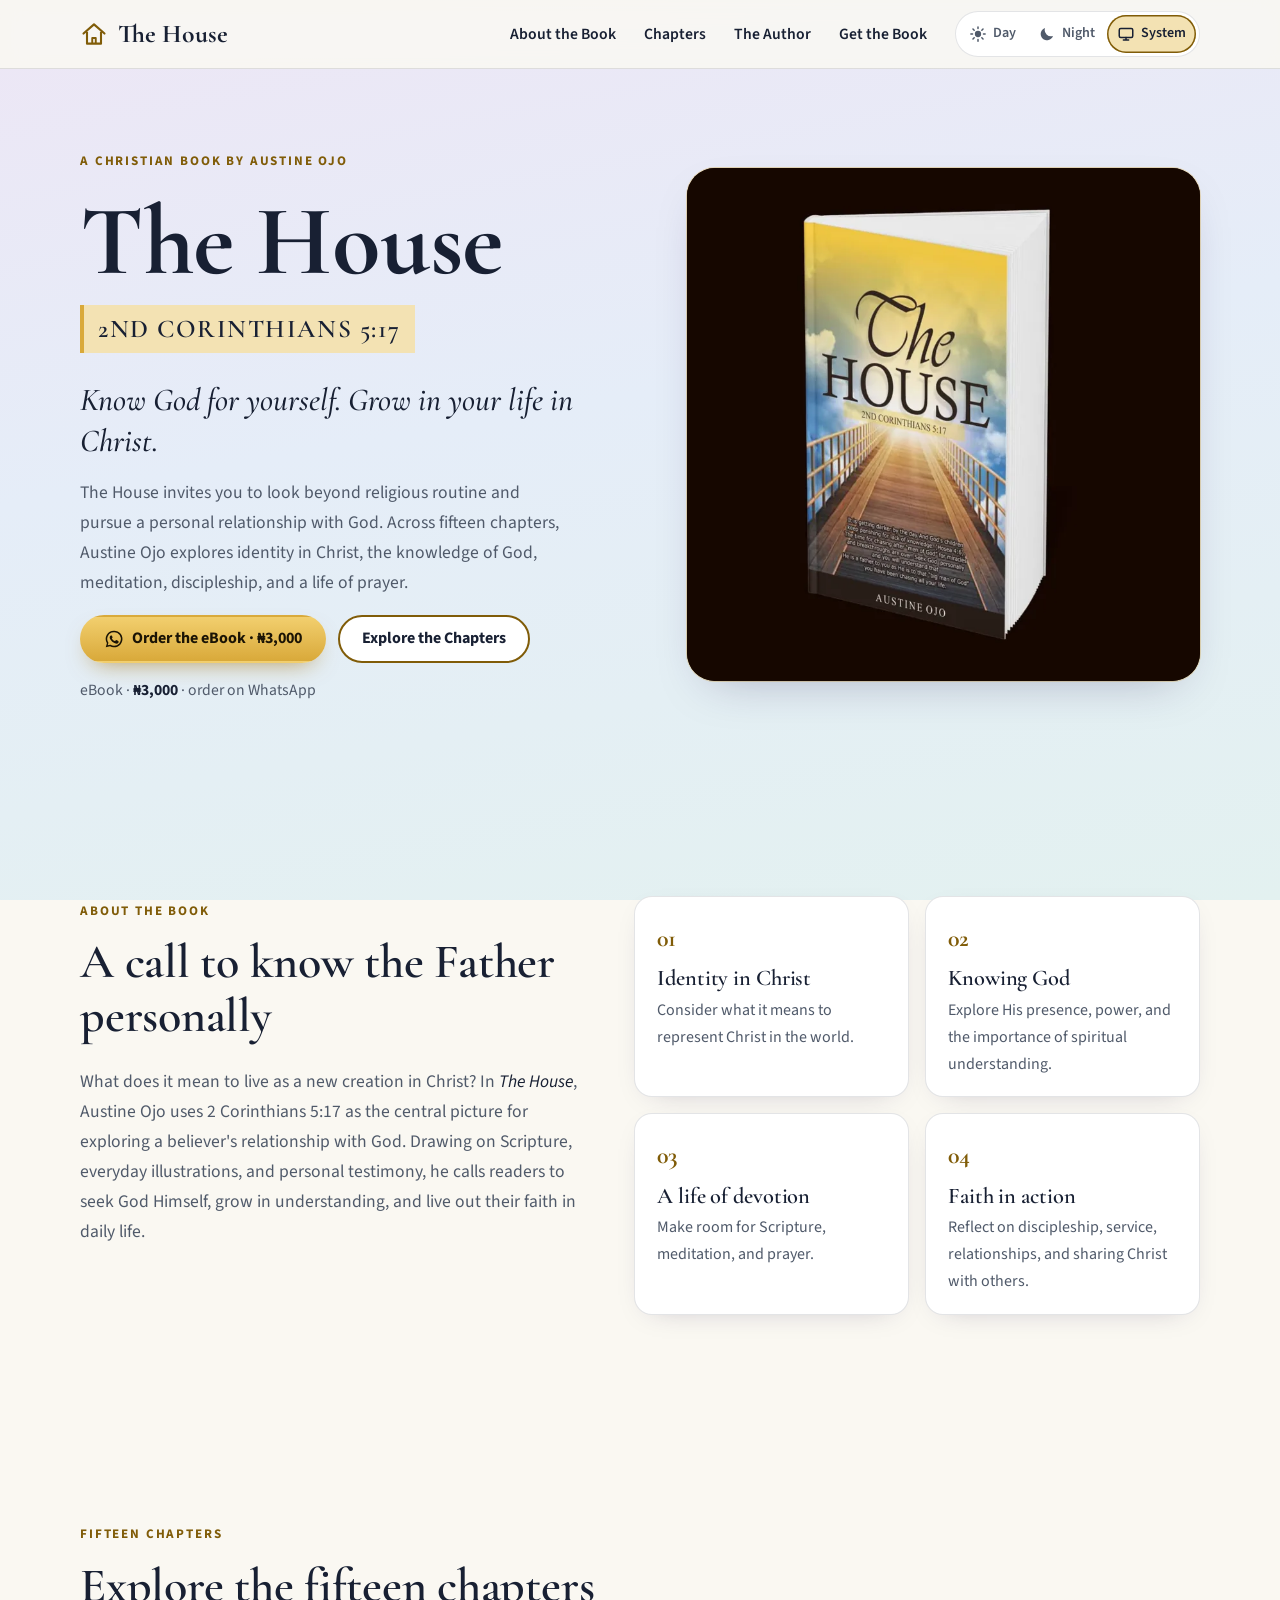
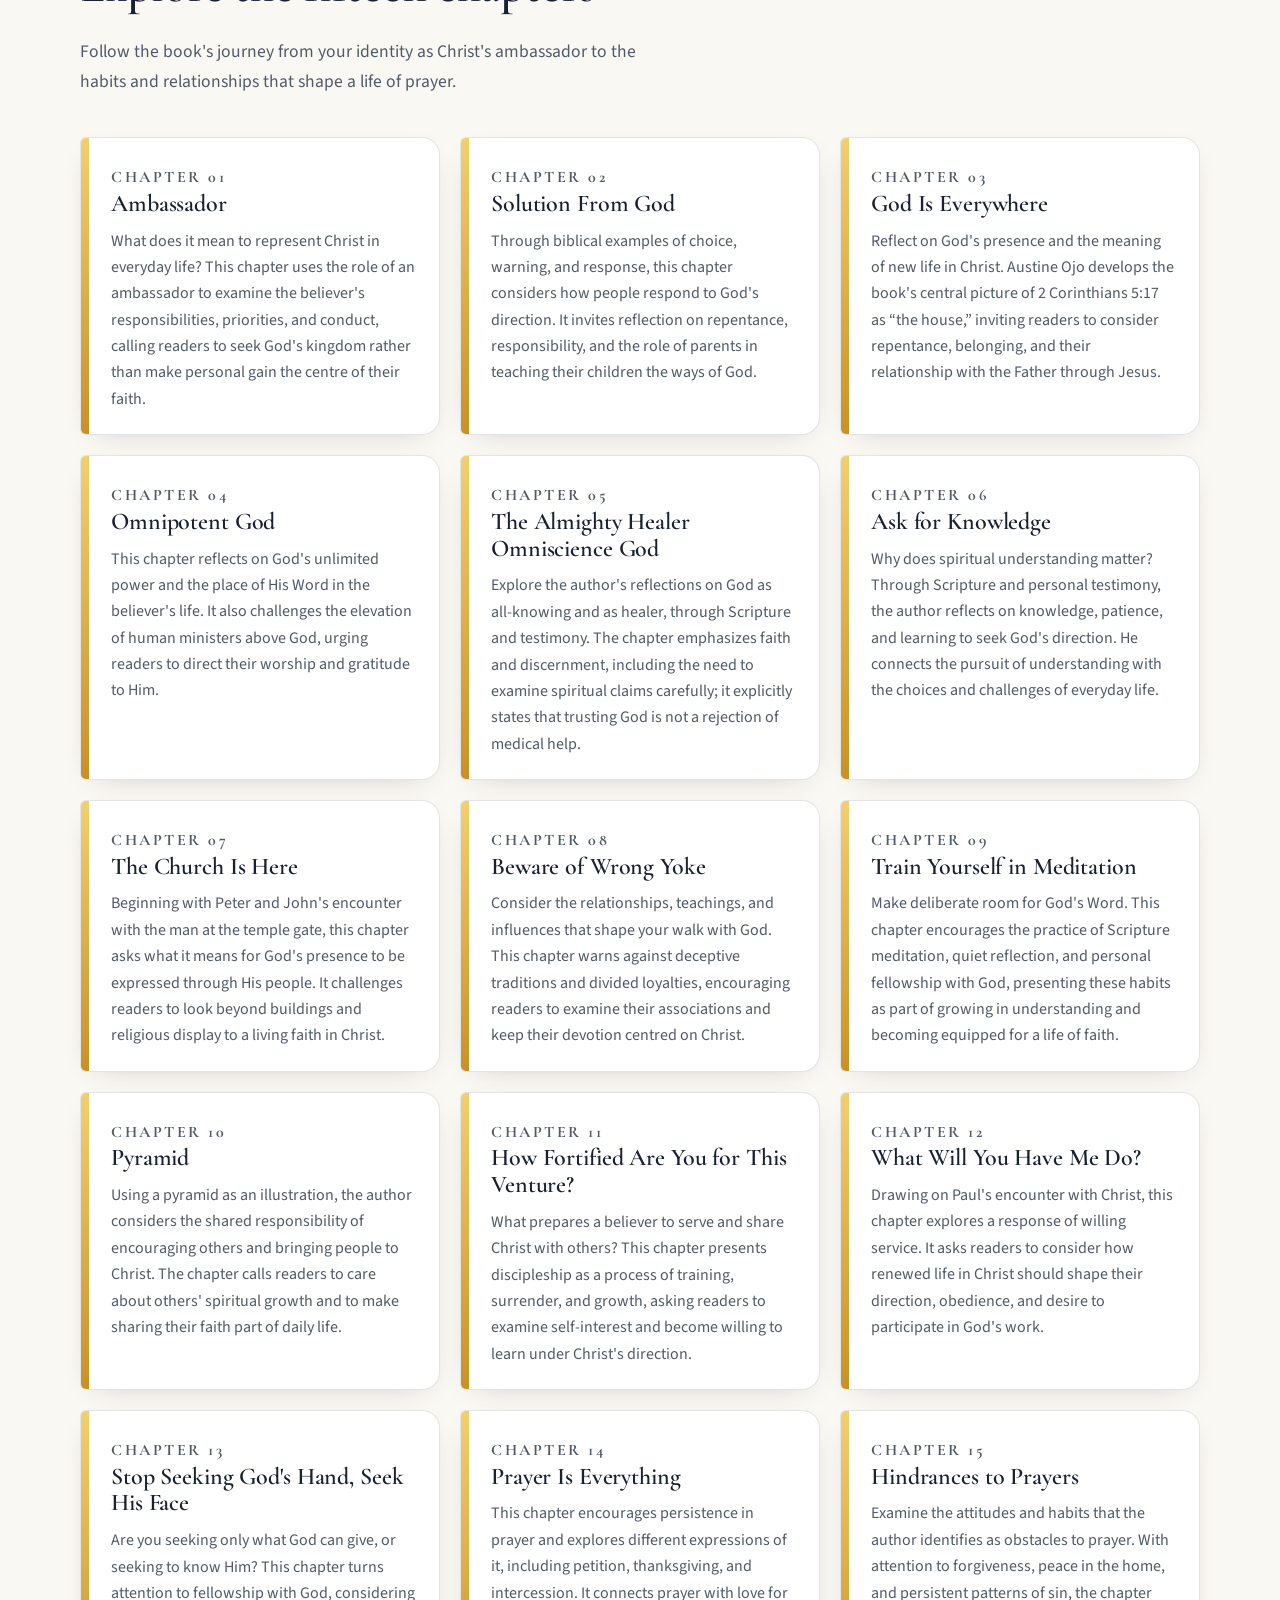
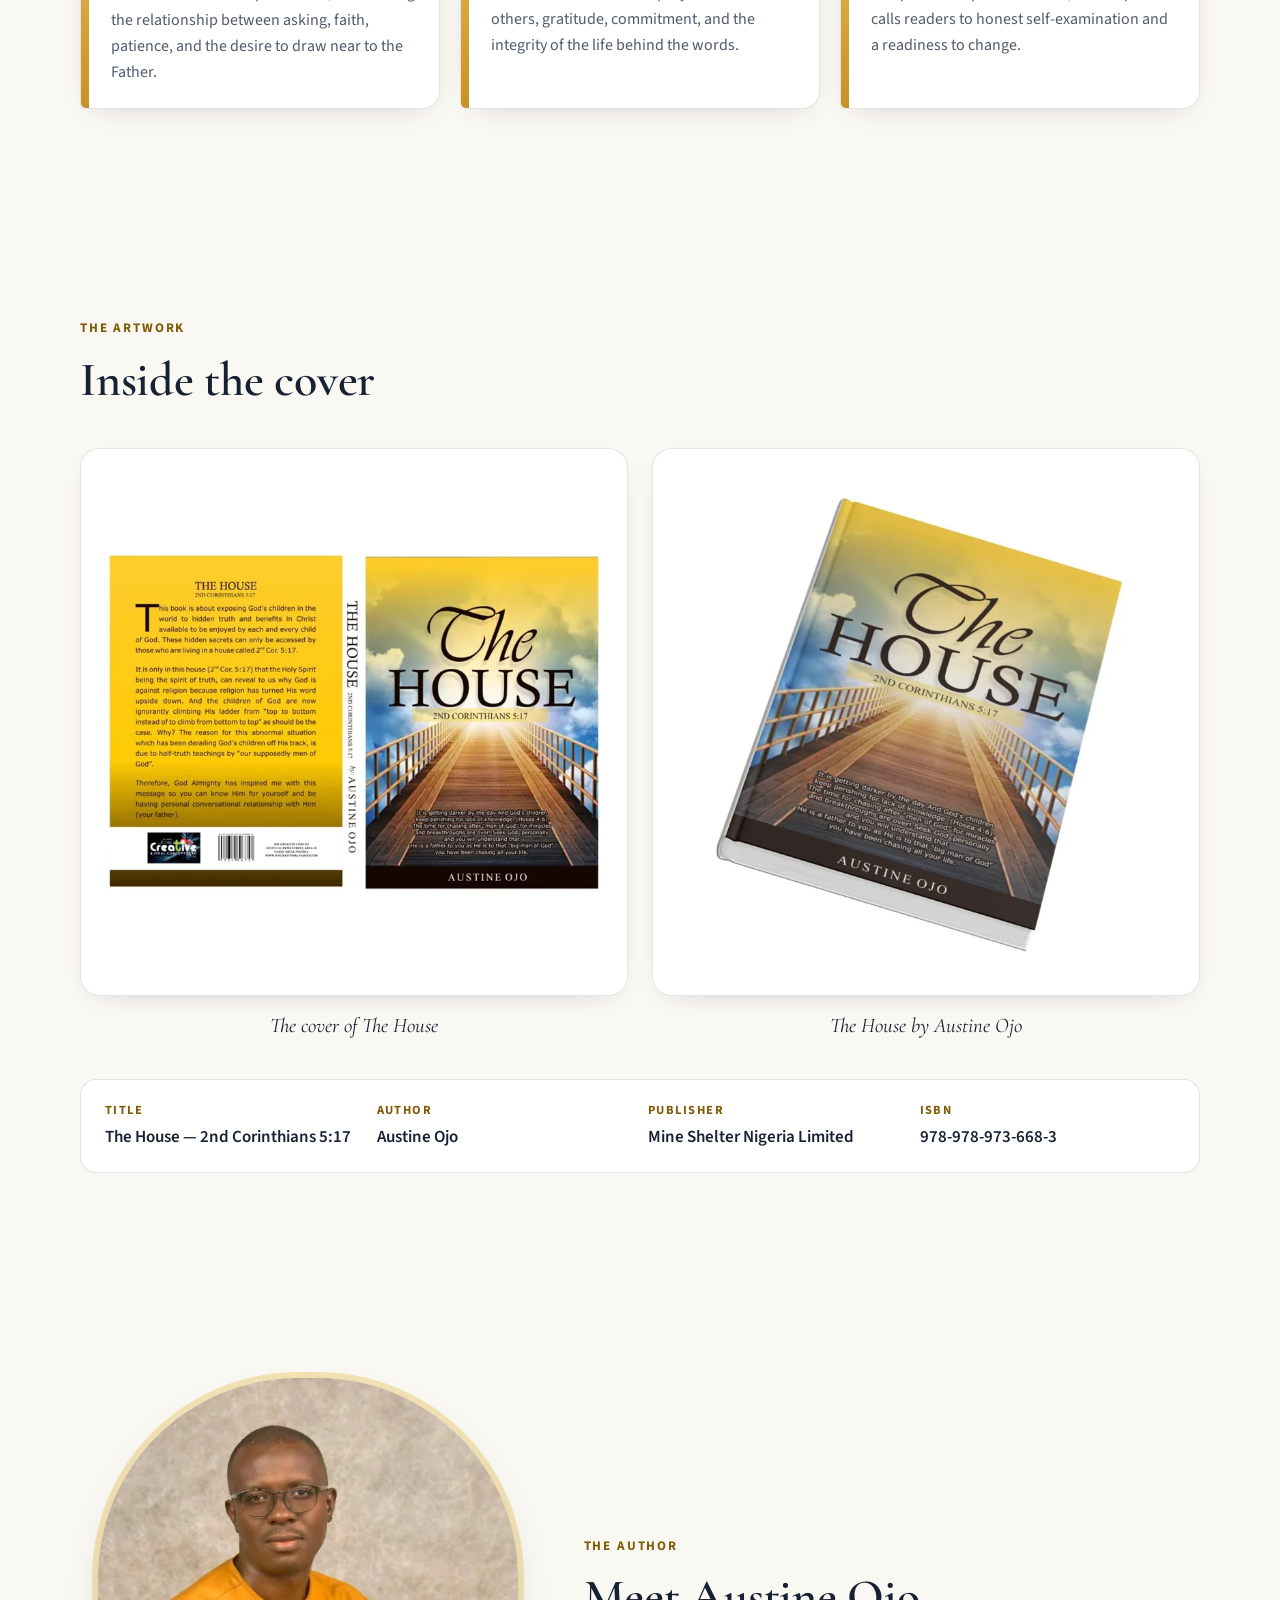
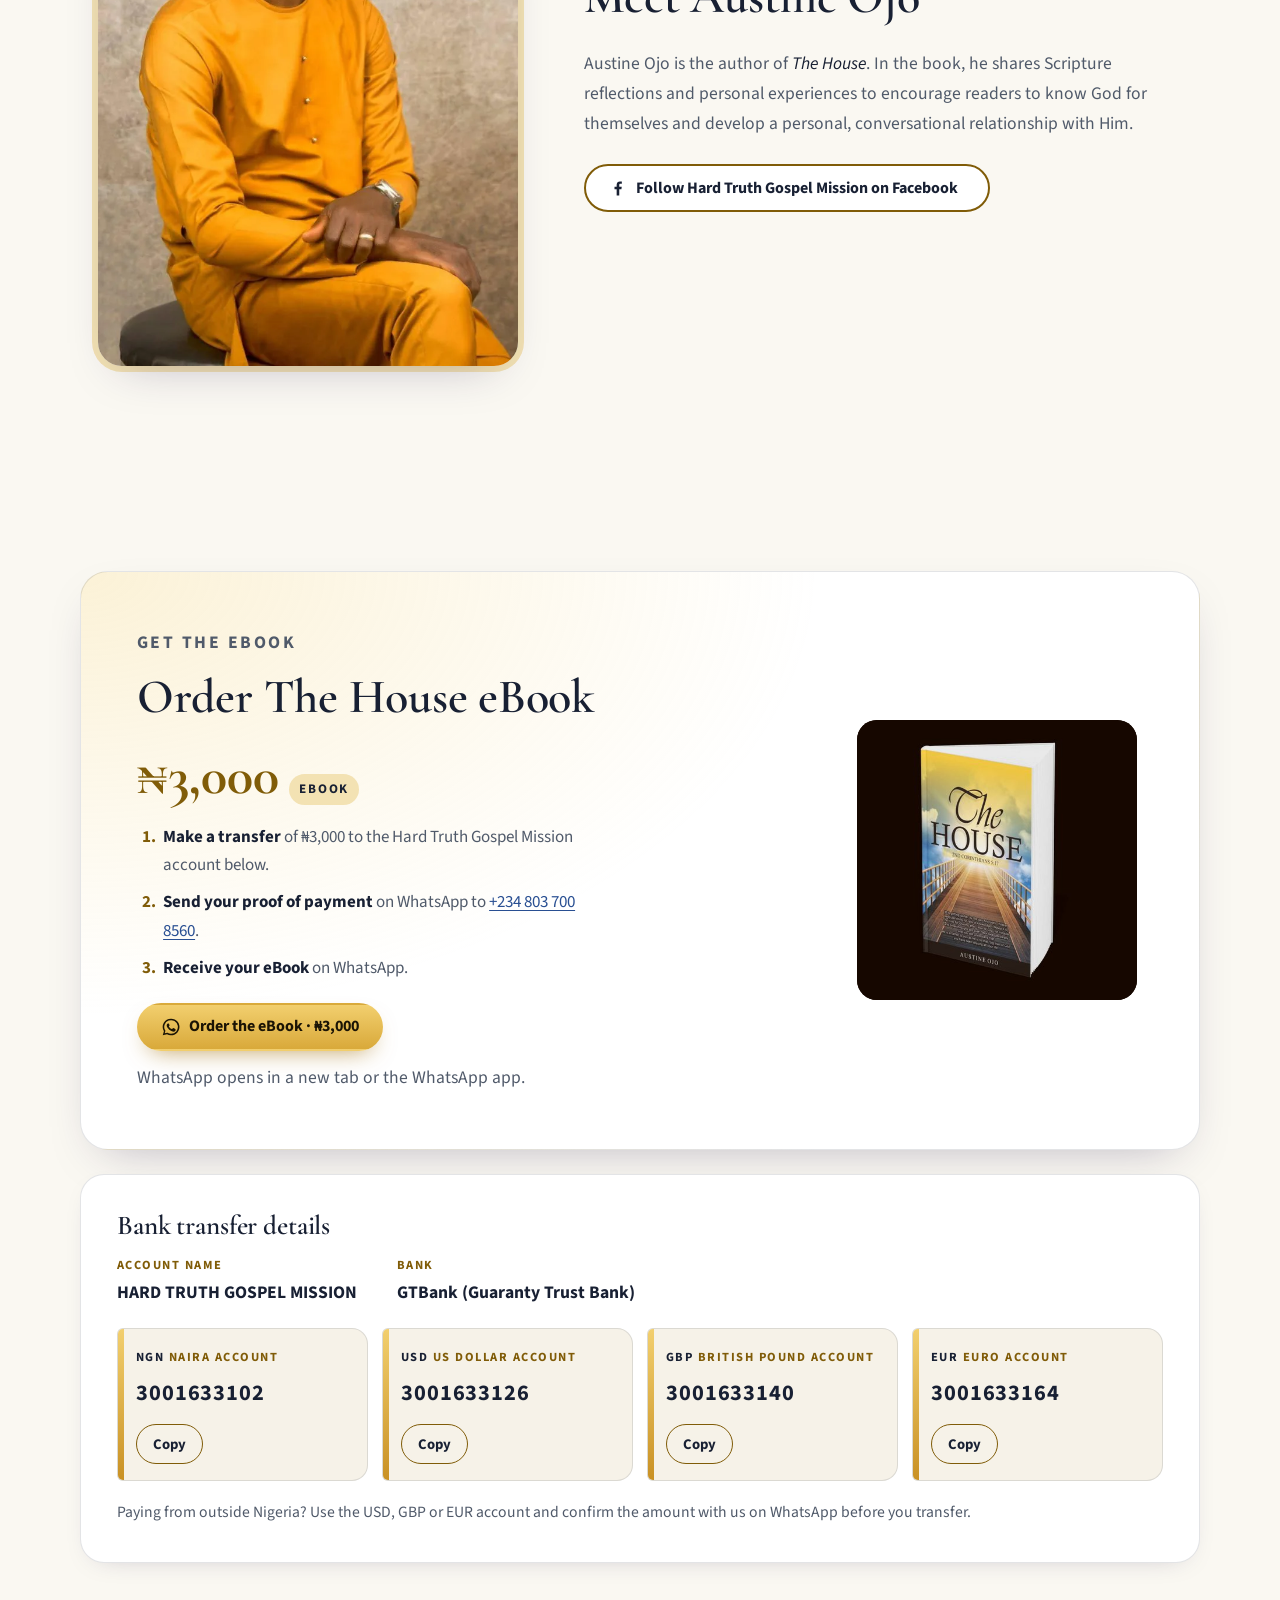
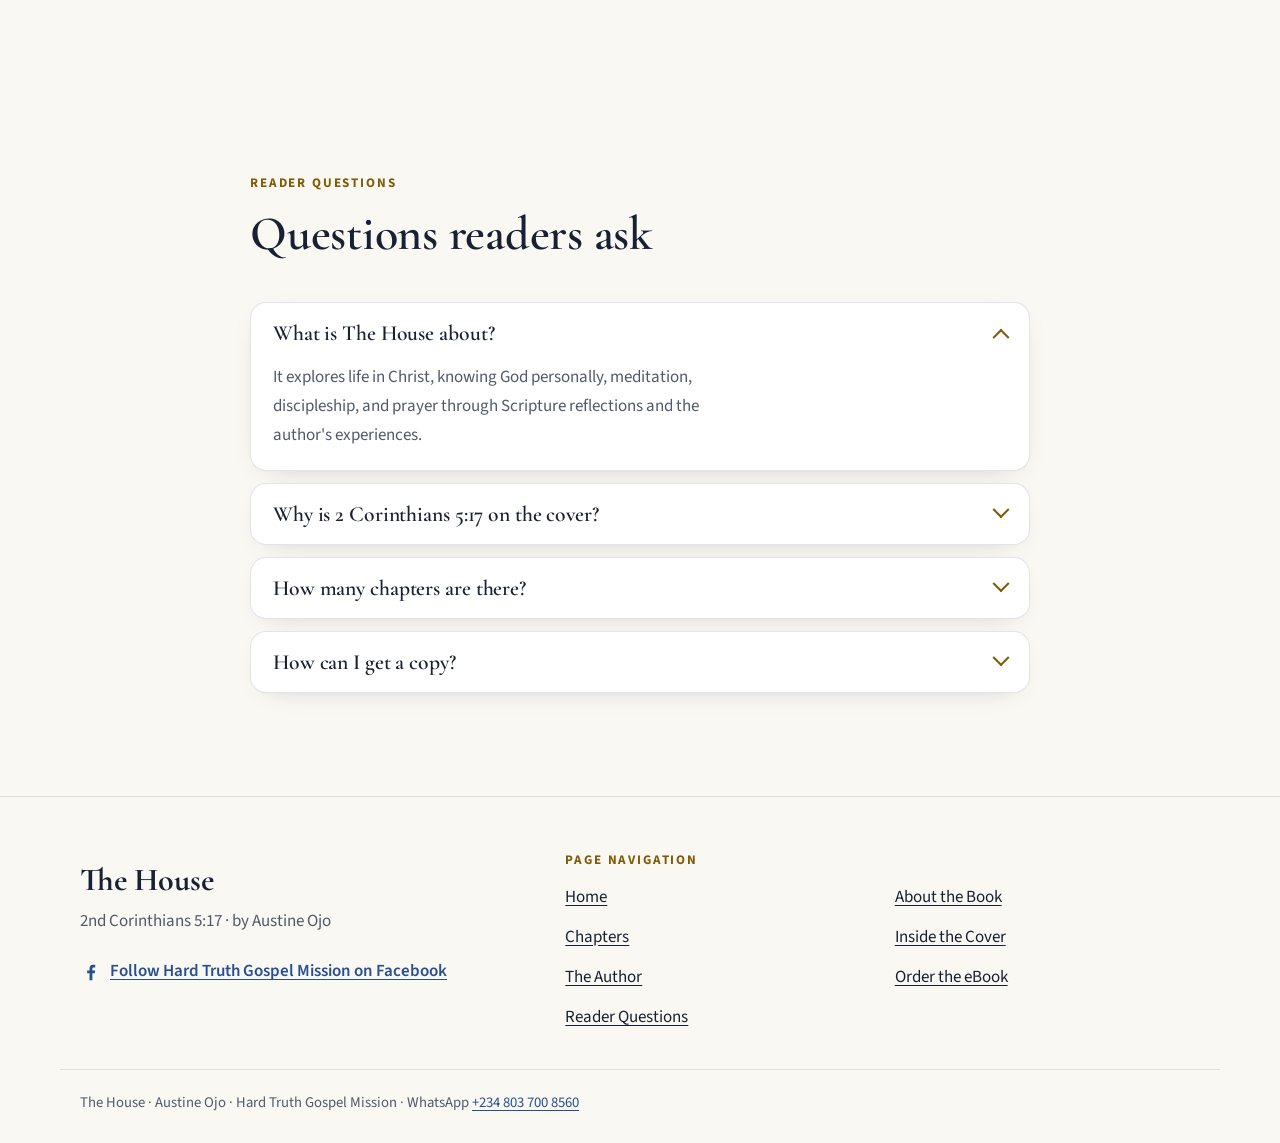
==== index.html @ e6d0a3d0 "Update built site [skip ci]" ====
<!doctype html>
<html lang="en" data-theme-pref="system">
<head>
<meta charset="utf-8">
<meta name="viewport" content="width=device-width, initial-scale=1">
<title>The House by Austine Ojo | Life in Christ</title>
<meta name="description" content="Explore The House by Austine Ojo: 15 chapters on life in Christ, knowing God, meditation, discipleship and prayer. View chapter briefs and order the eBook.">
<meta name="author" content="Austine Ojo">
<meta name="robots" content="index, follow, max-image-preview:large">
<link rel="canonical" href="https://seyidev-ops.github.io/hardtruth/">
<meta name="color-scheme" content="light dark">
<meta name="theme-color" content="#FAF8F2" media="(prefers-color-scheme: light)">
<meta name="theme-color" content="#101322" media="(prefers-color-scheme: dark)">

<!-- Open Graph -->
<meta property="og:type" content="website">
<meta property="og:site_name" content="The House">
<meta property="og:title" content="The House by Austine Ojo | Life in Christ">
<meta property="og:description" content="Explore The House by Austine Ojo: 15 chapters on life in Christ, knowing God, meditation, discipleship and prayer. View chapter briefs and order the eBook.">
<meta property="og:url" content="https://seyidev-ops.github.io/hardtruth/">
<meta property="og:locale" content="en">
<meta property="og:image" content="https://seyidev-ops.github.io/hardtruth/assets/the-house-book-thumbnail.jpg">
<meta property="og:image:secure_url" content="https://seyidev-ops.github.io/hardtruth/assets/the-house-book-thumbnail.jpg">
<meta property="og:image:type" content="image/jpeg">
<meta property="og:image:width" content="1536">
<meta property="og:image:height" content="1536">
<meta property="og:image:alt" content="The House by Austine Ojo, a book about life in Christ">
<!-- X / Twitter card -->
<meta name="twitter:card" content="summary">
<meta name="twitter:title" content="The House by Austine Ojo | Life in Christ">
<meta name="twitter:description" content="Explore The House by Austine Ojo: 15 chapters on life in Christ, knowing God, meditation, discipleship and prayer. View chapter briefs and order the eBook.">
<meta name="twitter:image" content="https://seyidev-ops.github.io/hardtruth/assets/the-house-book-thumbnail.jpg">
<meta name="twitter:image:alt" content="The House by Austine Ojo, a book about life in Christ">
<!-- Icons -->
<link rel="icon" href="favicon.ico" sizes="32x32">
<link rel="icon" href="icons/icon.svg" type="image/svg+xml">
<link rel="apple-touch-icon" href="icons/apple-touch-icon.png">
<link rel="manifest" href="site.webmanifest">
<!-- Apply saved appearance before first paint (no flash) -->
<script>
(function(){var p="system";try{p=localStorage.getItem("the-house-theme")||"system"}catch(e){}
if(p!=="day"&&p!=="night")p="system";var d=document.documentElement;d.setAttribute("data-theme-pref",p);
var dark=p==="night"||(p==="system"&&window.matchMedia&&matchMedia("(prefers-color-scheme: dark)").matches);
d.setAttribute("data-theme",dark?"dark":"light");d.classList.add("js");})();
</script>
<link rel="preconnect" href="https://fonts.googleapis.com">
<link rel="preconnect" href="https://fonts.gstatic.com" crossorigin>
<link rel="stylesheet" href="https://fonts.googleapis.com/css2?family=Cormorant+Garamond:ital,wght@0,500;0,600;0,700;1,500&family=Source+Sans+3:wght@400;600;700&display=swap">
<link rel="preload" as="image" href="assets/img/the-house-book-thumbnail-800.webp" imagesrcset="assets/img/the-house-book-thumbnail-480.webp 480w, assets/img/the-house-book-thumbnail-800.webp 800w, assets/img/the-house-book-thumbnail-1200.webp 1200w" imagesizes="(min-width: 960px) 520px, 88vw" type="image/webp" fetchpriority="high">
<link rel="stylesheet" href="styles.css?v=202610100410">
<script type="application/ld+json">
{
  "@context": "https://schema.org",
  "@graph": [
    {
      "@type": "WebSite",
      "@id": "https://seyidev-ops.github.io/hardtruth/#website",
      "url": "https://seyidev-ops.github.io/hardtruth/",
      "name": "The House",
      "inLanguage": "en",
      "about": {
        "@id": "https://seyidev-ops.github.io/hardtruth/#book"
      }
    },
    {
      "@type": "WebPage",
      "@id": "https://seyidev-ops.github.io/hardtruth/#webpage",
      "url": "https://seyidev-ops.github.io/hardtruth/",
      "name": "The House by Austine Ojo | Life in Christ",
      "description": "Explore The House by Austine Ojo: 15 chapters on life in Christ, knowing God, meditation, discipleship and prayer. View chapter briefs and order the eBook.",
      "inLanguage": "en",
      "isPartOf": {
        "@id": "https://seyidev-ops.github.io/hardtruth/#website"
      },
      "mainEntity": {
        "@id": "https://seyidev-ops.github.io/hardtruth/#book"
      },
      "primaryImageOfPage": {
        "@type": "ImageObject",
        "url": "https://seyidev-ops.github.io/hardtruth/assets/the-house-book-thumbnail.jpg",
        "width": 1536,
        "height": 1536
      }
    },
    {
      "@type": "Book",
      "@id": "https://seyidev-ops.github.io/hardtruth/#book",
      "name": "The House",
      "alternativeHeadline": "2nd Corinthians 5:17",
      "author": {
        "@id": "https://seyidev-ops.github.io/hardtruth/#author"
      },
      "inLanguage": "en",
      "isbn": "9789789736683",
      "publisher": {
        "@type": "Organization",
        "name": "Mine Shelter Nigeria Limited"
      },
      "description": "The House invites you to look beyond religious routine and pursue a personal relationship with God. Across fifteen chapters, Austine Ojo explores identity in Christ, the knowledge of God, meditation, discipleship, and a life of prayer.",
      "image": "https://seyidev-ops.github.io/hardtruth/assets/the-house-book-thumbnail.jpg",
      "url": "https://seyidev-ops.github.io/hardtruth/",
      "bookFormat": "https://schema.org/EBook",
      "offers": {
        "@type": "Offer",
        "price": "3000",
        "priceCurrency": "NGN",
        "url": "https://wa.me/2348037008560?text=Hello%2C%20I%20would%20like%20to%20order%20the%20eBook%20of%20The%20House%20by%20Austine%20Ojo%20%28%E2%82%A63%2C000%29.",
        "seller": {
          "@type": "Organization",
          "name": "Hard Truth Gospel Mission"
        }
      },
      "hasPart": [
        {
          "@type": "Chapter",
          "position": 1,
          "name": "Ambassador"
        },
        {
          "@type": "Chapter",
          "position": 2,
          "name": "Solution From God"
        },
        {
          "@type": "Chapter",
          "position": 3,
          "name": "God Is Everywhere"
        },
        {
          "@type": "Chapter",
          "position": 4,
          "name": "Omnipotent God"
        },
        {
          "@type": "Chapter",
          "position": 5,
          "name": "The Almighty Healer Omniscience God"
        },
        {
          "@type": "Chapter",
          "position": 6,
          "name": "Ask for Knowledge"
        },
        {
          "@type": "Chapter",
          "position": 7,
          "name": "The Church Is Here"
        },
        {
          "@type": "Chapter",
          "position": 8,
          "name": "Beware of Wrong Yoke"
        },
        {
          "@type": "Chapter",
          "position": 9,
          "name": "Train Yourself in Meditation"
        },
        {
          "@type": "Chapter",
          "position": 10,
          "name": "Pyramid"
        },
        {
          "@type": "Chapter",
          "position": 11,
          "name": "How Fortified Are You for This Venture?"
        },
        {
          "@type": "Chapter",
          "position": 12,
          "name": "What Will You Have Me Do?"
        },
        {
          "@type": "Chapter",
          "position": 13,
          "name": "Stop Seeking God's Hand, Seek His Face"
        },
        {
          "@type": "Chapter",
          "position": 14,
          "name": "Prayer Is Everything"
        },
        {
          "@type": "Chapter",
          "position": 15,
          "name": "Hindrances to Prayers"
        }
      ]
    },
    {
      "@type": "Person",
      "@id": "https://seyidev-ops.github.io/hardtruth/#author",
      "name": "Austine Ojo",
      "image": "https://seyidev-ops.github.io/hardtruth/assets/austine-ojo-portrait.jpg"
    }
  ]
}
</script>
</head>
<body>
<a class="skip-link" href="#main">Skip to content</a>

<header class="site-header" id="site-header">
  <div class="container header-inner">
    <a class="wordmark" href="#top" aria-label="The House — back to top">
      <svg class="wordmark-icon" viewBox="0 0 32 32" aria-hidden="true" focusable="false"><path d="M4 15.5 16 5l12 10.5" fill="none" stroke="currentColor" stroke-width="2.4" stroke-linecap="round" stroke-linejoin="round"/><path d="M8 13.5V27h16V13.5" fill="none" stroke="currentColor" stroke-width="2.4" stroke-linejoin="round"/><path d="M14 27v-6.5h4V27" fill="none" stroke="currentColor" stroke-width="2.2" stroke-linejoin="round"/></svg>
      <span>The House</span>
    </a>

    <button class="menu-toggle" type="button" aria-expanded="false" aria-controls="primary-nav">
      <span class="menu-toggle-bars" aria-hidden="true"></span>
      <span class="menu-toggle-label">Menu</span>
    </button>

    <nav class="primary-nav" id="primary-nav" aria-label="Main">
      <ul>
        <li><a href="#about">About the Book</a></li>
        <li><a href="#chapters">Chapters</a></li>
        <li><a href="#author">The Author</a></li>
        <li><a href="#get-the-book">Get the Book</a></li>
      </ul>
    </nav>

    <div class="theme-switch" role="group" aria-label="Appearance">
      <button type="button" data-theme-choice="day" aria-pressed="false" title="Day appearance">
        <svg viewBox="0 0 24 24" aria-hidden="true" focusable="false"><circle cx="12" cy="12" r="4.2" fill="currentColor"/><g stroke="currentColor" stroke-width="2" stroke-linecap="round"><path d="M12 2.5v2.2M12 19.3v2.2M2.5 12h2.2M19.3 12h2.2M5.3 5.3l1.6 1.6M17.1 17.1l1.6 1.6M5.3 18.7l1.6-1.6M17.1 6.9l1.6-1.6"/></g></svg>
        <span class="theme-label">Day</span>
      </button>
      <button type="button" data-theme-choice="night" aria-pressed="false" title="Night appearance">
        <svg viewBox="0 0 24 24" aria-hidden="true" focusable="false"><path d="M20 14.6A8.4 8.4 0 0 1 9.4 4a8.4 8.4 0 1 0 10.6 10.6Z" fill="currentColor"/></svg>
        <span class="theme-label">Night</span>
      </button>
      <button type="button" data-theme-choice="system" aria-pressed="true" title="Match system appearance">
        <svg viewBox="0 0 24 24" aria-hidden="true" focusable="false"><rect x="3" y="4.5" width="18" height="12" rx="2" fill="none" stroke="currentColor" stroke-width="2"/><path d="M8.5 20h7M12 16.5V20" stroke="currentColor" stroke-width="2" stroke-linecap="round"/></svg>
        <span class="theme-label">System</span>
      </button>
    </div>
  </div>
</header>

<main id="main" tabindex="-1">

  <!-- HERO -->
  <section class="hero" id="top" aria-labelledby="hero-title">
    <div class="container hero-grid">
      <div class="hero-copy">
        <p class="eyebrow">A Christian book by Austine Ojo</p>
        <h1 id="hero-title">The House</h1>
        <p class="hero-subtitle">2nd Corinthians 5:17</p>
        <p class="hero-lead">Know God for yourself. Grow in your life in Christ.</p>
        <p class="hero-body">The House invites you to look beyond religious routine and pursue a personal relationship with God. Across fifteen chapters, Austine Ojo explores identity in Christ, the knowledge of God, meditation, discipleship, and a life of prayer.</p>
        <div class="button-row">
          <a class="btn btn-primary" href="https://wa.me/2348037008560?text=Hello%2C%20I%20would%20like%20to%20order%20the%20eBook%20of%20The%20House%20by%20Austine%20Ojo%20%28%E2%82%A63%2C000%29." target="_blank" rel="noopener noreferrer" data-track="order-hero"><svg class="btn-icon" viewBox="0 0 24 24" aria-hidden="true" focusable="false"><path fill="currentColor" d="M12 2a9.9 9.9 0 0 0-8.5 15l-1.4 5 5.1-1.3A10 10 0 1 0 12 2Zm0 18.2a8.2 8.2 0 0 1-4.2-1.2l-.3-.2-3 .8.8-3-.2-.3A8.2 8.2 0 1 1 12 20.2Zm4.5-6.1c-.2-.1-1.5-.7-1.7-.8-.2-.1-.4-.1-.6.1l-.8 1c-.1.2-.3.2-.5.1a6.7 6.7 0 0 1-3.3-2.9c-.3-.4.2-.4.7-1.3.1-.2 0-.3 0-.4l-.8-1.8c-.2-.5-.4-.4-.6-.4h-.5a1 1 0 0 0-.7.3 3 3 0 0 0-.9 2.2 5.2 5.2 0 0 0 1.1 2.7 11.8 11.8 0 0 0 4.5 4c1.7.7 2.3.8 3.2.7a2.7 2.7 0 0 0 1.8-1.3 2.2 2.2 0 0 0 .2-1.3c-.1-.1-.3-.2-.5-.3Z"/></svg>Order the eBook · ₦3,000<span class="sr-only"> on WhatsApp (opens in a new tab)</span></a>
          <a class="btn btn-ghost" href="#chapters" data-track="chapters-hero">Explore the Chapters</a>
        </div>
        <p class="hero-price">eBook · <strong>₦3,000</strong> · order on WhatsApp</p>
      </div>
      <div class="hero-art">
        <div class="book-frame">
          <picture>
            <source type="image/webp" srcset="assets/img/the-house-book-thumbnail-480.webp 480w, assets/img/the-house-book-thumbnail-800.webp 800w, assets/img/the-house-book-thumbnail-1200.webp 1200w" sizes="(min-width: 960px) 520px, 88vw">
            <img src="assets/img/the-house-book-thumbnail-800.jpg" srcset="assets/img/the-house-book-thumbnail-800.jpg 800w, assets/the-house-book-thumbnail.jpg 1536w" sizes="(min-width: 960px) 520px, 88vw" width="1536" height="1536" alt="The House by Austine Ojo, a book about life in Christ" fetchpriority="high" decoding="async">
          </picture>
        </div>
      </div>
    </div>
  </section>

  <!-- ABOUT -->
  <section class="section" id="about" aria-labelledby="about-title">
    <div class="container">
      <div class="about-grid">
        <div class="about-intro">
          <p class="section-kicker">About the Book</p>
          <h2 id="about-title">A call to know the Father personally</h2>
          <p class="prose">What does it mean to live as a new creation in Christ? In <cite>The House</cite>, Austine Ojo uses 2 Corinthians 5:17 as the central picture for exploring a believer's relationship with God. Drawing on Scripture, everyday illustrations, and personal testimony, he calls readers to seek God Himself, grow in understanding, and live out their faith in daily life.</p>
        </div>
        <ul class="theme-list" aria-label="Themes of the book">
          <li class="theme-item">
            <span class="theme-num" aria-hidden="true">01</span>
            <h3>Identity in Christ</h3>
            <p>Consider what it means to represent Christ in the world.</p>
          </li>
          <li class="theme-item">
            <span class="theme-num" aria-hidden="true">02</span>
            <h3>Knowing God</h3>
            <p>Explore His presence, power, and the importance of spiritual understanding.</p>
          </li>
          <li class="theme-item">
            <span class="theme-num" aria-hidden="true">03</span>
            <h3>A life of devotion</h3>
            <p>Make room for Scripture, meditation, and prayer.</p>
          </li>
          <li class="theme-item">
            <span class="theme-num" aria-hidden="true">04</span>
            <h3>Faith in action</h3>
            <p>Reflect on discipleship, service, relationships, and sharing Christ with others.</p>
          </li>
        </ul>
      </div>
    </div>
  </section>

  <!-- CHAPTERS -->
  <section class="section section-chapters" id="chapters" aria-labelledby="chapters-title">
    <div class="container">
      <div class="section-head">
        <p class="section-kicker">Fifteen chapters</p>
        <h2 id="chapters-title">Explore the fifteen chapters</h2>
        <p class="prose">Follow the book's journey from your identity as Christ's ambassador to the habits and relationships that shape a life of prayer.</p>
      </div>
      <ol class="chapter-grid" role="list">
        <li class="chapter-card" id="chapter-01">
          <p class="chapter-num">Chapter 01</p>
          <h3>Ambassador</h3>
          <p>What does it mean to represent Christ in everyday life? This chapter uses the role of an ambassador to examine the believer&#x27;s responsibilities, priorities, and conduct, calling readers to seek God&#x27;s kingdom rather than make personal gain the centre of their faith.</p>
        </li>
        <li class="chapter-card" id="chapter-02">
          <p class="chapter-num">Chapter 02</p>
          <h3>Solution From God</h3>
          <p>Through biblical examples of choice, warning, and response, this chapter considers how people respond to God&#x27;s direction. It invites reflection on repentance, responsibility, and the role of parents in teaching their children the ways of God.</p>
        </li>
        <li class="chapter-card" id="chapter-03">
          <p class="chapter-num">Chapter 03</p>
          <h3>God Is Everywhere</h3>
          <p>Reflect on God&#x27;s presence and the meaning of new life in Christ. Austine Ojo develops the book&#x27;s central picture of 2 Corinthians 5:17 as “the house,” inviting readers to consider repentance, belonging, and their relationship with the Father through Jesus.</p>
        </li>
        <li class="chapter-card" id="chapter-04">
          <p class="chapter-num">Chapter 04</p>
          <h3>Omnipotent God</h3>
          <p>This chapter reflects on God&#x27;s unlimited power and the place of His Word in the believer&#x27;s life. It also challenges the elevation of human ministers above God, urging readers to direct their worship and gratitude to Him.</p>
        </li>
        <li class="chapter-card" id="chapter-05">
          <p class="chapter-num">Chapter 05</p>
          <h3>The Almighty Healer Omniscience God</h3>
          <p>Explore the author&#x27;s reflections on God as all-knowing and as healer, through Scripture and testimony. The chapter emphasizes faith and discernment, including the need to examine spiritual claims carefully; it explicitly states that trusting God is not a rejection of medical help.</p>
        </li>
        <li class="chapter-card" id="chapter-06">
          <p class="chapter-num">Chapter 06</p>
          <h3>Ask for Knowledge</h3>
          <p>Why does spiritual understanding matter? Through Scripture and personal testimony, the author reflects on knowledge, patience, and learning to seek God&#x27;s direction. He connects the pursuit of understanding with the choices and challenges of everyday life.</p>
        </li>
        <li class="chapter-card" id="chapter-07">
          <p class="chapter-num">Chapter 07</p>
          <h3>The Church Is Here</h3>
          <p>Beginning with Peter and John&#x27;s encounter with the man at the temple gate, this chapter asks what it means for God&#x27;s presence to be expressed through His people. It challenges readers to look beyond buildings and religious display to a living faith in Christ.</p>
        </li>
        <li class="chapter-card" id="chapter-08">
          <p class="chapter-num">Chapter 08</p>
          <h3>Beware of Wrong Yoke</h3>
          <p>Consider the relationships, teachings, and influences that shape your walk with God. This chapter warns against deceptive traditions and divided loyalties, encouraging readers to examine their associations and keep their devotion centred on Christ.</p>
        </li>
        <li class="chapter-card" id="chapter-09">
          <p class="chapter-num">Chapter 09</p>
          <h3>Train Yourself in Meditation</h3>
          <p>Make deliberate room for God&#x27;s Word. This chapter encourages the practice of Scripture meditation, quiet reflection, and personal fellowship with God, presenting these habits as part of growing in understanding and becoming equipped for a life of faith.</p>
        </li>
        <li class="chapter-card" id="chapter-10">
          <p class="chapter-num">Chapter 10</p>
          <h3>Pyramid</h3>
          <p>Using a pyramid as an illustration, the author considers the shared responsibility of encouraging others and bringing people to Christ. The chapter calls readers to care about others&#x27; spiritual growth and to make sharing their faith part of daily life.</p>
        </li>
        <li class="chapter-card" id="chapter-11">
          <p class="chapter-num">Chapter 11</p>
          <h3>How Fortified Are You for This Venture?</h3>
          <p>What prepares a believer to serve and share Christ with others? This chapter presents discipleship as a process of training, surrender, and growth, asking readers to examine self-interest and become willing to learn under Christ&#x27;s direction.</p>
        </li>
        <li class="chapter-card" id="chapter-12">
          <p class="chapter-num">Chapter 12</p>
          <h3>What Will You Have Me Do?</h3>
          <p>Drawing on Paul&#x27;s encounter with Christ, this chapter explores a response of willing service. It asks readers to consider how renewed life in Christ should shape their direction, obedience, and desire to participate in God&#x27;s work.</p>
        </li>
        <li class="chapter-card" id="chapter-13">
          <p class="chapter-num">Chapter 13</p>
          <h3>Stop Seeking God&#x27;s Hand, Seek His Face</h3>
          <p>Are you seeking only what God can give, or seeking to know Him? This chapter turns attention to fellowship with God, considering the relationship between asking, faith, patience, and the desire to draw near to the Father.</p>
        </li>
        <li class="chapter-card" id="chapter-14">
          <p class="chapter-num">Chapter 14</p>
          <h3>Prayer Is Everything</h3>
          <p>This chapter encourages persistence in prayer and explores different expressions of it, including petition, thanksgiving, and intercession. It connects prayer with love for others, gratitude, commitment, and the integrity of the life behind the words.</p>
        </li>
        <li class="chapter-card" id="chapter-15">
          <p class="chapter-num">Chapter 15</p>
          <h3>Hindrances to Prayers</h3>
          <p>Examine the attitudes and habits that the author identifies as obstacles to prayer. With attention to forgiveness, peace in the home, and persistent patterns of sin, the chapter calls readers to honest self-examination and a readiness to change.</p>
        </li>
      </ol>
    </div>
  </section>

  <!-- INSIDE / ARTWORK -->
  <section class="section" id="inside" aria-labelledby="inside-title">
    <div class="container">
      <div class="section-head">
        <p class="section-kicker">The artwork</p>
        <h2 id="inside-title">Inside the cover</h2>
      </div>
      <div class="gallery">
        <figure class="gallery-item">
          <div class="gallery-frame">
            <picture>
              <source type="image/webp" srcset="assets/img/the-house-wraparound-480.webp 480w, assets/img/the-house-wraparound-800.webp 800w, assets/img/the-house-wraparound-1200.webp 1200w" sizes="(min-width: 760px) 520px, 92vw">
              <img src="assets/img/the-house-wraparound-800.jpg" width="1536" height="1536" alt="Front, spine and back cover of The House by Austine Ojo" loading="lazy" decoding="async">
            </picture>
          </div>
          <figcaption>The cover of The House</figcaption>
        </figure>
        <figure class="gallery-item">
          <div class="gallery-frame">
            <picture>
              <source type="image/webp" srcset="assets/img/the-house-angled-mockup-480.webp 480w, assets/img/the-house-angled-mockup-800.webp 800w, assets/img/the-house-angled-mockup-1200.webp 1200w" sizes="(min-width: 760px) 520px, 92vw">
              <img src="assets/img/the-house-angled-mockup-800.jpg" width="1536" height="1536" alt="Angled book mockup of The House by Austine Ojo" loading="lazy" decoding="async">
            </picture>
          </div>
          <figcaption>The House by Austine Ojo</figcaption>
        </figure>
      </div>
      <dl class="book-details" aria-label="Book details">
        <div><dt>Title</dt><dd>The House — 2nd Corinthians 5:17</dd></div>
        <div><dt>Author</dt><dd>Austine Ojo</dd></div>
        <div><dt>Publisher</dt><dd>Mine Shelter Nigeria Limited</dd></div>
        <div><dt>ISBN</dt><dd>978-978-973-668-3</dd></div>
      </dl>
    </div>
  </section>

  <!-- AUTHOR -->
  <section class="section section-author" id="author" aria-labelledby="author-title">
    <div class="container author-grid">
      <div class="author-portrait">
        <picture>
          <source type="image/webp" srcset="assets/img/austine-ojo-portrait-400.webp 400w, assets/img/austine-ojo-portrait-700.webp 700w, assets/img/austine-ojo-portrait-1097.webp 1097w" sizes="(min-width: 860px) 420px, 80vw">
          <img src="assets/img/austine-ojo-portrait-700.jpg" width="1097" height="1536" alt="Austine Ojo, author of The House" loading="lazy" decoding="async">
        </picture>
      </div>
      <div class="author-copy">
        <p class="section-kicker">The Author</p>
        <h2 id="author-title">Meet Austine Ojo</h2>
        <p class="prose">Austine Ojo is the author of <cite>The House</cite>. In the book, he shares Scripture reflections and personal experiences to encourage readers to know God for themselves and develop a personal, conversational relationship with Him.</p>
        <a class="btn btn-ghost" href="https://www.facebook.com/share/1FLTpqYwCx/" target="_blank" rel="noopener noreferrer" data-track="facebook-author">
          <svg class="btn-icon" viewBox="0 0 24 24" aria-hidden="true" focusable="false"><path fill="currentColor" d="M13.5 21v-7.6h2.6l.4-3h-3V8.5c0-.9.3-1.5 1.5-1.5h1.6V4.3c-.3 0-1.2-.1-2.3-.1-2.3 0-3.9 1.4-3.9 4v2.2H7.8v3h2.6V21h3.1Z"/></svg>
          Follow Hard Truth Gospel Mission on Facebook<span class="sr-only"> (opens in a new tab)</span>
        </a>
      </div>
    </div>
  </section>

  <!-- ORDER THE EBOOK -->
  <section class="section" id="get-the-book" aria-labelledby="order-title">
    <div class="container">
      <div class="cta-panel order-panel">
        <div class="cta-copy">
          <p class="section-kicker">Get the eBook</p>
          <h2 id="order-title">Order The House eBook</h2>
          <p class="price-tag"><span class="price">₦3,000</span> <span class="price-format">eBook</span></p>
          <ol class="order-steps">
            <li><strong>Make a transfer</strong> of ₦3,000 to the Hard Truth Gospel Mission account below.</li>
            <li><strong>Send your proof of payment</strong> on WhatsApp to <a href="https://wa.me/2348037008560" target="_blank" rel="noopener noreferrer" data-track="whatsapp-number">+234 803 700 8560</a>.</li>
            <li><strong>Receive your eBook</strong> on WhatsApp.</li>
          </ol>
          <div class="button-row">
            <a class="btn btn-primary" href="https://wa.me/2348037008560?text=Hello%2C%20I%20would%20like%20to%20order%20the%20eBook%20of%20The%20House%20by%20Austine%20Ojo%20%28%E2%82%A63%2C000%29." target="_blank" rel="noopener noreferrer" data-track="order-closing"><svg class="btn-icon" viewBox="0 0 24 24" aria-hidden="true" focusable="false"><path fill="currentColor" d="M12 2a9.9 9.9 0 0 0-8.5 15l-1.4 5 5.1-1.3A10 10 0 1 0 12 2Zm0 18.2a8.2 8.2 0 0 1-4.2-1.2l-.3-.2-3 .8.8-3-.2-.3A8.2 8.2 0 1 1 12 20.2Zm4.5-6.1c-.2-.1-1.5-.7-1.7-.8-.2-.1-.4-.1-.6.1l-.8 1c-.1.2-.3.2-.5.1a6.7 6.7 0 0 1-3.3-2.9c-.3-.4.2-.4.7-1.3.1-.2 0-.3 0-.4l-.8-1.8c-.2-.5-.4-.4-.6-.4h-.5a1 1 0 0 0-.7.3 3 3 0 0 0-.9 2.2 5.2 5.2 0 0 0 1.1 2.7 11.8 11.8 0 0 0 4.5 4c1.7.7 2.3.8 3.2.7a2.7 2.7 0 0 0 1.8-1.3 2.2 2.2 0 0 0 .2-1.3c-.1-.1-.3-.2-.5-.3Z"/></svg>Order the eBook · ₦3,000<span class="sr-only"> on WhatsApp (opens in a new tab)</span></a>
          </div>
          <p class="new-tab-note">WhatsApp opens in a new tab or the WhatsApp app.</p>
        </div>
        <div class="cta-art" aria-hidden="true">
          <img src="assets/img/the-house-book-thumbnail-480.jpg" width="1536" height="1536" alt="" loading="lazy" decoding="async">
        </div>
      </div>

      <div class="bank-panel" aria-labelledby="bank-title">
        <h3 id="bank-title">Bank transfer details</h3>
        <dl class="bank-meta">
          <div><dt>Account name</dt><dd>HARD TRUTH GOSPEL MISSION</dd></div>
          <div><dt>Bank</dt><dd>GTBank (Guaranty Trust Bank)</dd></div>
        </dl>
        <ul class="bank-grid" role="list">
          <li class="bank-card">
            <p class="bank-cur"><span class="bank-code">NGN</span> Naira account</p>
            <p class="bank-num" id="acct-ngn">3001633102</p>
            <button type="button" class="copy-btn" data-copy="3001633102" aria-describedby="acct-ngn">Copy<span class="sr-only"> NGN account number</span></button>
          </li>
          <li class="bank-card">
            <p class="bank-cur"><span class="bank-code">USD</span> US Dollar account</p>
            <p class="bank-num" id="acct-usd">3001633126</p>
            <button type="button" class="copy-btn" data-copy="3001633126" aria-describedby="acct-usd">Copy<span class="sr-only"> USD account number</span></button>
          </li>
          <li class="bank-card">
            <p class="bank-cur"><span class="bank-code">GBP</span> British Pound account</p>
            <p class="bank-num" id="acct-gbp">3001633140</p>
            <button type="button" class="copy-btn" data-copy="3001633140" aria-describedby="acct-gbp">Copy<span class="sr-only"> GBP account number</span></button>
          </li>
          <li class="bank-card">
            <p class="bank-cur"><span class="bank-code">EUR</span> Euro account</p>
            <p class="bank-num" id="acct-eur">3001633164</p>
            <button type="button" class="copy-btn" data-copy="3001633164" aria-describedby="acct-eur">Copy<span class="sr-only"> EUR account number</span></button>
          </li>
        </ul>
        <p class="bank-note">Paying from outside Nigeria? Use the USD, GBP or EUR account and confirm the amount with us on WhatsApp before you transfer.</p>
      </div>
    </div>
  </section>
  <!-- FAQ -->
  <section class="section" id="faq" aria-labelledby="faq-title">
    <div class="container narrow">
      <div class="section-head">
        <p class="section-kicker">Reader questions</p>
        <h2 id="faq-title">Questions readers ask</h2>
      </div>
      <div class="faq-list">
        <details class="faq-item" open>
          <summary><h3>What is The House about?</h3></summary>
          <p>It explores life in Christ, knowing God personally, meditation, discipleship, and prayer through Scripture reflections and the author's experiences.</p>
        </details>
        <details class="faq-item">
          <summary><h3>Why is 2 Corinthians 5:17 on the cover?</h3></summary>
          <p>The author uses the verse's theme of new life in Christ as the central picture of “the house” throughout the book.</p>
        </details>
        <details class="faq-item">
          <summary><h3>How many chapters are there?</h3></summary>
          <p>There are fifteen chapters, from “Ambassador” to “Hindrances to Prayers.”</p>
        </details>
        <details class="faq-item">
          <summary><h3>How can I get a copy?</h3></summary>
          <p>Order the eBook for ₦3,000. Transfer to the Hard Truth Gospel Mission account shown in <a href="#get-the-book">Order the eBook</a>, then send your proof of payment on WhatsApp to <a href="https://wa.me/2348037008560" target="_blank" rel="noopener noreferrer" data-track="whatsapp-faq">+234 803 700 8560<span class="sr-only"> (opens in a new tab)</span></a>.</p>
        </details>
      </div>
    </div>
  </section>

</main>

<footer class="site-footer">
  <div class="container footer-grid">
    <div class="footer-brand">
      <p class="footer-title">The House</p>
      <p class="footer-sub">2nd Corinthians 5:17 · by Austine Ojo</p>
      <a class="footer-social" href="https://www.facebook.com/share/1FLTpqYwCx/" target="_blank" rel="noopener noreferrer" data-track="facebook-footer">
        <svg viewBox="0 0 24 24" aria-hidden="true" focusable="false"><path fill="currentColor" d="M13.5 21v-7.6h2.6l.4-3h-3V8.5c0-.9.3-1.5 1.5-1.5h1.6V4.3c-.3 0-1.2-.1-2.3-.1-2.3 0-3.9 1.4-3.9 4v2.2H7.8v3h2.6V21h3.1Z"/></svg>
        <span>Follow Hard Truth Gospel Mission on Facebook<span class="sr-only"> (opens in a new tab)</span></span>
      </a>
    </div>
    <nav class="footer-nav" aria-labelledby="footer-nav-title">
      <h2 class="footer-heading" id="footer-nav-title">Page navigation</h2>
      <ul>
        <li><a href="#top">Home</a></li>
        <li><a href="#about">About the Book</a></li>
        <li><a href="#chapters">Chapters</a></li>
        <li><a href="#inside">Inside the Cover</a></li>
        <li><a href="#author">The Author</a></li>
        <li><a href="#get-the-book">Order the eBook</a></li>
        <li><a href="#faq">Reader Questions</a></li>
      </ul>
    </nav>
  </div>
  <div class="container footer-base">
    <p>The House · Austine Ojo · Hard Truth Gospel Mission · WhatsApp <a href="https://wa.me/2348037008560" target="_blank" rel="noopener noreferrer" data-track="whatsapp-footer">+234 803 700 8560</a></p>
  </div>
</footer>

<script src="main.js?v=202610100410" defer></script>
</body>
</html>
---- styles.css ----
/* ============================================================
   The House — Austine Ojo · landing page styles
   Day / Night tokens. Contrast checked against card + page surfaces.
   ============================================================ */

:root,
:root[data-theme="light"] {
  color-scheme: light;
  --page: #FAF8F2;
  --wash-1: #EDE6F5;   /* soft lavender */
  --wash-2: #E5EDF8;   /* pale blue */
  --wash-3: #E3F1F0;   /* pale teal */
  --surface: #FFFFFF;
  --surface-2: #F6F2E8;
  --text: #182033;
  --muted: #505A6A;
  --accent: #805C08;
  --accent-strong: #6B4C05;
  --gold: #D9A93A;
  --gold-soft: #F3E2B3;
  --link: #294F92;
  --line: rgba(24, 32, 51, 0.12);
  --header-bg: rgba(250, 248, 242, 0.86);
  --btn-text: #1B1405;
  --shadow: 0 18px 50px -24px rgba(40, 30, 80, 0.35);
  --shadow-soft: 0 8px 28px -18px rgba(40, 30, 80, 0.35);
  --focus: #294F92;
}

:root[data-theme="dark"] {
  color-scheme: dark;
  --page: #101322;
  --wash-1: #2A1B3D;   /* deep plum */
  --wash-2: #141A33;   /* navy */
  --wash-3: #0F2A2E;   /* restrained teal */
  --surface: #1A2033;
  --surface-2: #20283E;
  --text: #F4F1E8;
  --muted: #B9C2D2;
  --accent: #E8C66B;
  --accent-strong: #F0D488;
  --gold: #E8C66B;
  --gold-soft: rgba(232, 198, 107, 0.16);
  --link: #A6C9FF;
  --line: rgba(244, 241, 232, 0.14);
  --header-bg: rgba(16, 19, 34, 0.86);
  --btn-text: #1B1405;
  --shadow: 0 24px 60px -24px rgba(0, 0, 0, 0.7);
  --shadow-soft: 0 10px 30px -18px rgba(0, 0, 0, 0.7);
  --focus: #A6C9FF;
}

/* Without JS, follow the OS preference */
@media (prefers-color-scheme: dark) {
  :root:not([data-theme]) {
    color-scheme: dark;
    --page: #101322; --wash-1: #2A1B3D; --wash-2: #141A33; --wash-3: #0F2A2E;
    --surface: #1A2033; --surface-2: #20283E; --text: #F4F1E8; --muted: #B9C2D2;
    --accent: #E8C66B; --accent-strong: #F0D488; --gold: #E8C66B; --gold-soft: rgba(232,198,107,.16);
    --link: #A6C9FF; --line: rgba(244,241,232,.14); --header-bg: rgba(16,19,34,.86);
    --shadow: 0 24px 60px -24px rgba(0,0,0,.7); --shadow-soft: 0 10px 30px -18px rgba(0,0,0,.7);
    --focus: #A6C9FF;
  }
}

/* ---------- Base ---------- */
*, *::before, *::after { box-sizing: border-box; }

html {
  scroll-behavior: smooth;
  scroll-padding-top: 88px;
  -webkit-text-size-adjust: 100%;
}

body {
  margin: 0;
  background-color: var(--page);
  background-image: linear-gradient(170deg, var(--wash-1) 0%, var(--wash-2) 45%, var(--wash-3) 100%);
  background-attachment: fixed;
  color: var(--text);
  font-family: "Source Sans 3", system-ui, -apple-system, "Segoe UI", Roboto, Arial, sans-serif;
  font-size: 1.0625rem;
  line-height: 1.7;
  text-rendering: optimizeLegibility;
  overflow-x: hidden;
}

img { max-width: 100%; height: auto; display: block; }

h1, h2, h3 {
  font-family: "Cormorant Garamond", Georgia, "Times New Roman", serif;
  font-weight: 600;
  line-height: 1.12;
  margin: 0 0 0.5em;
  letter-spacing: -0.005em;
}
h2 { font-size: clamp(2rem, 1.4rem + 2.4vw, 3rem); }
h3 { font-size: 1.45rem; }

p { margin: 0 0 1em; }

a { color: var(--link); text-underline-offset: 3px; }
a:hover { text-decoration-thickness: 2px; }

cite { font-style: italic; }

:focus-visible {
  outline: 3px solid var(--focus);
  outline-offset: 3px;
  border-radius: 6px;
}

.sr-only {
  position: absolute !important; width: 1px; height: 1px; padding: 0; margin: -1px;
  overflow: hidden; clip: rect(0 0 0 0); white-space: nowrap; border: 0;
}

.skip-link {
  position: absolute; left: 16px; top: -100px; z-index: 100;
  background: var(--surface); color: var(--text);
  padding: 12px 18px; border-radius: 10px; font-weight: 700;
  box-shadow: var(--shadow-soft);
}
.skip-link:focus { top: 12px; }

.container {
  width: 100%;
  max-width: 1160px;
  margin-inline: auto;
  padding-inline: 20px;
}
.narrow { max-width: 820px; }

main:focus { outline: none; }

/* ---------- Header ---------- */
.site-header {
  position: sticky; top: 0; z-index: 50;
  background: var(--header-bg);
  -webkit-backdrop-filter: saturate(140%) blur(12px);
  backdrop-filter: saturate(140%) blur(12px);
  border-bottom: 1px solid var(--line);
}
.header-inner {
  display: flex; align-items: center; gap: 16px;
  min-height: 68px;
}
.wordmark {
  display: inline-flex; align-items: center; gap: 10px;
  color: var(--text); text-decoration: none;
  font-family: "Cormorant Garamond", Georgia, serif;
  font-size: 1.6rem; font-weight: 700;
  min-height: 44px;
  margin-right: auto;
}
.wordmark-icon { width: 28px; height: 28px; color: var(--accent); }

.primary-nav ul {
  list-style: none; margin: 0; padding: 0;
  display: flex; gap: 4px;
}
.primary-nav a {
  display: inline-flex; align-items: center;
  min-height: 44px; padding: 0 12px;
  color: var(--text); text-decoration: none; font-weight: 600; font-size: 0.98rem;
  border-radius: 8px;
}
.primary-nav a:hover { background: var(--gold-soft); }

.menu-toggle {
  display: none;
  align-items: center; gap: 8px;
  min-height: 44px; min-width: 44px; padding: 0 12px;
  border: 1px solid var(--line); border-radius: 10px;
  background: var(--surface); color: var(--text);
  font: inherit; font-weight: 600; cursor: pointer;
}
.menu-toggle-bars,
.menu-toggle-bars::before,
.menu-toggle-bars::after {
  display: block; width: 18px; height: 2px; background: currentColor; border-radius: 2px;
  position: relative; transition: transform .2s ease;
}
.menu-toggle-bars::before, .menu-toggle-bars::after { content: ""; position: absolute; left: 0; }
.menu-toggle-bars::before { top: -6px; }
.menu-toggle-bars::after { top: 6px; }
.menu-toggle[aria-expanded="true"] .menu-toggle-bars { background: transparent; }
.menu-toggle[aria-expanded="true"] .menu-toggle-bars::before { transform: translateY(6px) rotate(45deg); }
.menu-toggle[aria-expanded="true"] .menu-toggle-bars::after { transform: translateY(-6px) rotate(-45deg); }

/* Appearance switch */
.theme-switch {
  display: inline-flex; padding: 3px; gap: 2px;
  border: 1px solid var(--line); border-radius: 999px;
  background: var(--surface);
}
.theme-switch button {
  display: inline-flex; align-items: center; gap: 6px;
  min-height: 38px; min-width: 40px; padding: 0 10px;
  border: 0; border-radius: 999px; background: transparent;
  color: var(--muted); font: inherit; font-size: 0.88rem; font-weight: 600; cursor: pointer;
}
.theme-switch button svg { width: 18px; height: 18px; flex: none; }
.theme-switch button:hover { color: var(--text); }
.theme-switch button[aria-pressed="true"] {
  background: var(--gold-soft); color: var(--text);
  box-shadow: inset 0 0 0 1.5px var(--accent);
}

/* ---------- Buttons ---------- */
.button-row { display: flex; flex-wrap: wrap; gap: 12px; margin-top: 8px; }
.btn {
  display: inline-flex; align-items: center; justify-content: center; gap: 8px;
  min-height: 48px; padding: 0 22px;
  border-radius: 999px; font-weight: 700; font-size: 1rem;
  text-decoration: none; border: 2px solid transparent;
  transition: transform .15s ease, box-shadow .15s ease, background-color .15s ease;
}
.btn-primary {
  background: linear-gradient(180deg, #F2CF6E, #D9A93A);
  color: var(--btn-text);
  box-shadow: 0 10px 24px -12px rgba(160, 110, 10, 0.75);
}
.btn-primary:hover { transform: translateY(-1px); box-shadow: 0 14px 28px -12px rgba(160,110,10,.85); text-decoration: none; }
.btn-ghost {
  background: var(--surface); color: var(--text);
  border-color: var(--accent);
}
.btn-ghost:hover { background: var(--gold-soft); }
.btn-icon { width: 20px; height: 20px; }

/* ---------- Hero ---------- */
.hero { padding: clamp(40px, 6vw, 88px) 0 clamp(48px, 7vw, 96px); }
.hero-grid {
  display: grid; gap: 40px; align-items: center;
  grid-template-columns: 1.05fr 0.95fr;
}
.eyebrow, .section-kicker {
  display: inline-block;
  font-size: 0.82rem; font-weight: 700; letter-spacing: 0.14em; text-transform: uppercase;
  color: var(--accent); margin-bottom: 14px;
}
.hero h1 {
  font-size: clamp(3.4rem, 2rem + 6vw, 6.2rem);
  font-weight: 700; margin-bottom: 0.08em;
}
.hero-subtitle {
  display: inline-block;
  font-family: "Cormorant Garamond", Georgia, serif;
  font-size: clamp(1.25rem, 1rem + 1vw, 1.6rem); font-weight: 600;
  letter-spacing: 0.06em; text-transform: uppercase;
  padding: 2px 14px; margin-bottom: 26px;
  background: var(--gold-soft); border-left: 4px solid var(--gold);
  color: var(--text);
}
.hero-lead {
  font-family: "Cormorant Garamond", Georgia, serif;
  font-size: clamp(1.5rem, 1.2rem + 1.2vw, 2rem); font-style: italic; font-weight: 500;
  line-height: 1.3; margin-bottom: 16px;
}
.hero-body { color: var(--muted); max-width: 54ch; font-size: 1.1rem; }
.new-tab-note { font-size: 0.86rem; color: var(--muted); margin: 12px 0 0; }

.hero-art { display: flex; justify-content: center; }
.book-frame {
  width: min(100%, 520px);
  aspect-ratio: 1 / 1;
  background: #160700; /* matches the artwork's own background */
  border-radius: 28px;
  overflow: hidden;
  box-shadow: var(--shadow), 0 0 0 1px rgba(217,169,58,.35);
  position: relative;
}
.book-frame img { width: 100%; height: 100%; object-fit: contain; }

/* ---------- Sections ---------- */
.section { padding: clamp(56px, 8vw, 104px) 0; }
.section-head { max-width: 720px; margin-bottom: 40px; }
.prose { max-width: 66ch; color: var(--muted); font-size: 1.1rem; }
.prose cite { color: var(--text); }

/* About */
.about-grid {
  display: grid; gap: 40px; align-items: start;
  grid-template-columns: 1fr 1.1fr;
}
.theme-list {
  list-style: none; margin: 0; padding: 0;
  display: grid; grid-template-columns: repeat(2, minmax(0, 1fr)); gap: 16px;
}
.theme-item {
  background: var(--surface);
  border-radius: 18px; padding: 22px 22px 18px;
  border: 1px solid var(--line);
  box-shadow: var(--shadow-soft);
}
.theme-num {
  display: block; font-family: "Cormorant Garamond", Georgia, serif;
  font-size: 1.5rem; font-weight: 700; color: var(--accent); margin-bottom: 6px;
}
.theme-item h3 { font-size: 1.4rem; margin-bottom: 6px; }
.theme-item p { color: var(--muted); margin: 0; font-size: 1rem; }

/* Chapters */
.chapter-grid {
  list-style: none; margin: 0; padding: 0;
  display: grid; grid-template-columns: repeat(3, minmax(0, 1fr)); gap: 20px;
}
.chapter-card {
  position: relative;
  display: flex; flex-direction: column;
  background: var(--surface);
  border-radius: 6px 18px 18px 6px;
  padding: 26px 24px 22px 30px;
  border: 1px solid var(--line);
  box-shadow: var(--shadow-soft);
  overflow: hidden;
}
.chapter-card::before { /* gold page-edge, echoing the original site's cards */
  content: ""; position: absolute; left: 0; top: 0; bottom: 0; width: 8px;
  background: linear-gradient(180deg, #F2CF6E, #C99124);
}
.chapter-num {
  font-family: "Cormorant Garamond", Georgia, serif;
  font-size: 0.95rem; font-weight: 700; letter-spacing: 0.16em; text-transform: uppercase;
  color: var(--accent); margin-bottom: 6px;
}
.chapter-card h3 { font-size: 1.5rem; margin-bottom: 10px; }
.chapter-card p { color: var(--muted); font-size: 1rem; line-height: 1.65; margin: 0; }

/* Gallery */
.gallery {
  display: grid; grid-template-columns: repeat(2, minmax(0, 1fr)); gap: 24px;
}
.gallery-item { margin: 0; }
.gallery-frame {
  background: #FFFFFF; /* artwork has a white ground */
  border-radius: 20px; overflow: hidden;
  aspect-ratio: 1 / 1;
  box-shadow: var(--shadow-soft);
  border: 1px solid var(--line);
}
.gallery-frame img { width: 100%; height: 100%; object-fit: contain; }
.gallery-item figcaption {
  margin-top: 12px; text-align: center;
  font-family: "Cormorant Garamond", Georgia, serif; font-size: 1.3rem; font-style: italic;
}
.book-details {
  margin: 36px 0 0; padding: 20px 24px;
  display: grid; grid-template-columns: repeat(4, minmax(0, 1fr)); gap: 16px;
  background: var(--surface); border-radius: 16px; border: 1px solid var(--line);
}
.book-details dt { font-size: 0.78rem; font-weight: 700; letter-spacing: .12em; text-transform: uppercase; color: var(--accent); }
.book-details dd { margin: 2px 0 0; font-weight: 600; overflow-wrap: anywhere; }

/* Author */
.author-grid {
  display: grid; gap: 48px; align-items: center;
  grid-template-columns: 0.85fr 1.15fr;
}
.author-portrait {
  justify-self: center;
  width: min(100%, 420px);
  border-radius: 200px 200px 24px 24px;
  overflow: hidden;
  box-shadow: var(--shadow), 0 0 0 6px var(--gold-soft);
  background: var(--surface-2);
}
.author-portrait img { width: 100%; height: auto; }
.author-copy .btn { margin-top: 8px; }

/* FAQ */
.faq-list { display: grid; gap: 12px; }
.faq-item {
  background: var(--surface); border-radius: 16px; border: 1px solid var(--line);
  box-shadow: var(--shadow-soft);
}
.faq-item summary {
  list-style: none; cursor: pointer;
  display: flex; align-items: center; justify-content: space-between; gap: 16px;
  padding: 18px 22px; min-height: 56px; border-radius: 16px;
}
.faq-item summary::-webkit-details-marker { display: none; }
.faq-item summary h3 { margin: 0; font-size: 1.35rem; }
.faq-item summary::after {
  content: ""; flex: none; width: 12px; height: 12px;
  border-right: 2.5px solid var(--accent); border-bottom: 2.5px solid var(--accent);
  transform: rotate(45deg) translate(-3px, -3px); transition: transform .2s ease;
}
.faq-item[open] summary::after { transform: rotate(-135deg) translate(-3px, -3px); }
.faq-item p { margin: 0; padding: 0 22px 20px; color: var(--muted); max-width: 66ch; }

/* Closing CTA */
.cta-panel {
  display: grid; grid-template-columns: 1.4fr 0.6fr; gap: 32px; align-items: center;
  padding: clamp(28px, 5vw, 56px);
  border-radius: 28px;
  background:
    radial-gradient(120% 140% at 0% 0%, rgba(242, 207, 110, 0.28), transparent 55%),
    var(--surface);
  border: 1px solid var(--line);
  box-shadow: var(--shadow);
}
.cta-copy p { color: var(--muted); font-size: 1.1rem; max-width: 52ch; }
.cta-art {
  justify-self: center; width: min(100%, 240px); aspect-ratio: 1/1;
  border-radius: 20px; overflow: hidden; background: #160700;
}
.cta-art img { width: 100%; height: 100%; object-fit: contain; }

/* Footer */
.site-footer {
  padding: 56px 0 28px;
  border-top: 1px solid var(--line);
  background: color-mix(in srgb, var(--page) 70%, transparent);
}
.footer-grid {
  display: grid; grid-template-columns: 1fr 1.4fr; gap: 32px;
}
.footer-title { font-family: "Cormorant Garamond", Georgia, serif; font-size: 2rem; font-weight: 700; margin: 0; }
.footer-sub { color: var(--muted); margin-bottom: 14px; }
.footer-social {
  display: inline-flex; align-items: center; gap: 8px; min-height: 44px;
  font-weight: 600;
}
.footer-social svg { width: 22px; height: 22px; }
.footer-heading {
  font-family: "Source Sans 3", system-ui, sans-serif;
  font-size: 0.82rem; font-weight: 700; letter-spacing: .14em; text-transform: uppercase;
  color: var(--accent); margin-bottom: 10px;
}
.footer-nav ul {
  list-style: none; margin: 0; padding: 0;
  display: grid; grid-template-columns: repeat(2, minmax(0, 1fr)); gap: 0 24px;
}
.footer-nav a {
  display: inline-flex; align-items: center; min-height: 40px; color: var(--text);
}
.footer-base {
  margin-top: 32px; padding-top: 20px; border-top: 1px solid var(--line);
  color: var(--muted); font-size: 0.92rem;
}
.footer-base p { margin: 0; }

/* ---------- Gentle reveal (JS adds .reveal; disabled under reduced motion) ---------- */
.reveal { opacity: 0; transform: translateY(14px); transition: opacity .6s ease, transform .6s ease; }
.reveal.is-visible { opacity: 1; transform: none; }

/* ---------- Responsive ---------- */
@media (max-width: 1040px) {
  .theme-label { display: none; }
  .theme-switch button { padding: 0 9px; }
}

@media (max-width: 960px) {
  .hero-grid { grid-template-columns: 1fr; }
  .hero-art { order: -1; }
  .book-frame { width: min(100%, 440px); }
  .about-grid { grid-template-columns: 1fr; }
  .chapter-grid { grid-template-columns: repeat(2, minmax(0, 1fr)); }
  .author-grid { grid-template-columns: 1fr; gap: 32px; }
  .book-details { grid-template-columns: repeat(2, minmax(0, 1fr)); }
}

@media (max-width: 860px) {
  .menu-toggle { display: inline-flex; }
  .js .primary-nav {
    position: absolute; left: 0; right: 0; top: 100%;
    background: var(--page);
    border-bottom: 1px solid var(--line);
    box-shadow: var(--shadow-soft);
    display: none;
  }
  .js .primary-nav.is-open { display: block; }
  .primary-nav ul { flex-direction: column; padding: 8px 20px 16px; }
  .primary-nav a { width: 100%; min-height: 48px; font-size: 1.05rem; }
  .header-inner { position: relative; flex-wrap: nowrap; gap: 10px; }
  /* Without JS, show nav as a wrapped row under the header */
  html:not(.js) .header-inner { flex-wrap: wrap; }
  html:not(.js) .menu-toggle { display: none; }
  html:not(.js) .primary-nav { order: 5; width: 100%; }
  html:not(.js) .primary-nav ul { flex-direction: row; flex-wrap: wrap; padding: 0 0 8px; }
}

@media (max-width: 640px) {
  .container { padding-inline: 16px; }
  .chapter-grid { grid-template-columns: 1fr; }
  .theme-list { grid-template-columns: 1fr; }
  .gallery { grid-template-columns: 1fr; }
  .cta-panel { grid-template-columns: 1fr; }
  .cta-art { display: none; }
  .footer-grid { grid-template-columns: 1fr; }
  .button-row .btn { width: 100%; }
  .wordmark { font-size: 1.4rem; }
  .menu-toggle-label { display: none; }
  .book-details { grid-template-columns: 1fr; }
}

@media (max-width: 360px) {
  .wordmark span { font-size: 1.25rem; }
  .theme-switch button { min-width: 36px; padding: 0 7px; }
  .header-inner { gap: 6px; }
}

@media (prefers-reduced-motion: reduce) {
  html { scroll-behavior: auto; }
  *, *::before, *::after { transition: none !important; animation: none !important; }
  .reveal { opacity: 1; transform: none; }
}

@media print {
  .site-header, .theme-switch, .button-row, .cta-art { display: none; }
  body { background: #fff; color: #000; }
}

/* ---------- Order the eBook ---------- */
.hero-price { margin: 14px 0 0; color: var(--muted); font-size: 0.98rem; }
.hero-price strong { color: var(--text); }
.price-tag { display: flex; align-items: baseline; gap: 10px; margin: 0 0 18px; }
.price {
  font-family: "Cormorant Garamond", Georgia, serif;
  font-size: clamp(2.6rem, 2rem + 2vw, 3.4rem); font-weight: 700; line-height: 1; color: var(--accent);
}
.price-format {
  font-size: 0.82rem; font-weight: 700; letter-spacing: .14em; text-transform: uppercase;
  padding: 4px 10px; border-radius: 999px; background: var(--gold-soft); color: var(--text);
}
.order-steps { margin: 0 0 20px; padding-left: 1.3em; color: var(--muted); max-width: 56ch; }
.order-steps li { margin-bottom: 8px; padding-left: 4px; }
.order-steps li::marker { color: var(--accent); font-weight: 700; }
.order-steps strong { color: var(--text); }
.order-panel .cta-art { width: min(100%, 280px); }

.bank-panel {
  margin-top: 24px; padding: clamp(22px, 4vw, 36px);
  background: var(--surface); border: 1px solid var(--line); border-radius: 24px;
  box-shadow: var(--shadow-soft);
}
.bank-panel h3 { font-size: 1.7rem; }
.bank-meta { display: flex; flex-wrap: wrap; gap: 12px 40px; margin: 0 0 20px; }
.bank-meta dt, .bank-cur {
  font-size: 0.78rem; font-weight: 700; letter-spacing: .12em; text-transform: uppercase; color: var(--accent);
}
.bank-meta dd { margin: 2px 0 0; font-weight: 700; font-size: 1.1rem; }
.bank-grid {
  list-style: none; margin: 0; padding: 0;
  display: grid; grid-template-columns: repeat(4, minmax(0, 1fr)); gap: 14px;
}
.bank-card {
  position: relative; padding: 18px 18px 16px;
  border-radius: 6px 16px 16px 6px; background: var(--surface-2); border: 1px solid var(--line);
  overflow: hidden;
}
.bank-card::before {
  content: ""; position: absolute; left: 0; top: 0; bottom: 0; width: 6px;
  background: linear-gradient(180deg, #F2CF6E, #C99124);
}
.bank-cur { margin: 0 0 6px; }
.bank-code { color: var(--text); }
.bank-num {
  margin: 0 0 12px; font-size: 1.4rem; font-weight: 700; letter-spacing: 0.04em;
  font-variant-numeric: tabular-nums; color: var(--text);
}
.copy-btn {
  min-height: 40px; padding: 0 16px; border-radius: 999px; cursor: pointer;
  border: 1.5px solid var(--accent); background: transparent; color: var(--text);
  font: inherit; font-size: 0.92rem; font-weight: 700;
}
.copy-btn:hover { background: var(--gold-soft); }
.copy-btn.is-copied { background: var(--accent); color: var(--page); }
.bank-note { margin: 18px 0 0; color: var(--muted); font-size: 0.98rem; }

@media (max-width: 960px) { .bank-grid { grid-template-columns: repeat(2, minmax(0, 1fr)); } }
@media (max-width: 420px) { .bank-grid { grid-template-columns: 1fr; } }
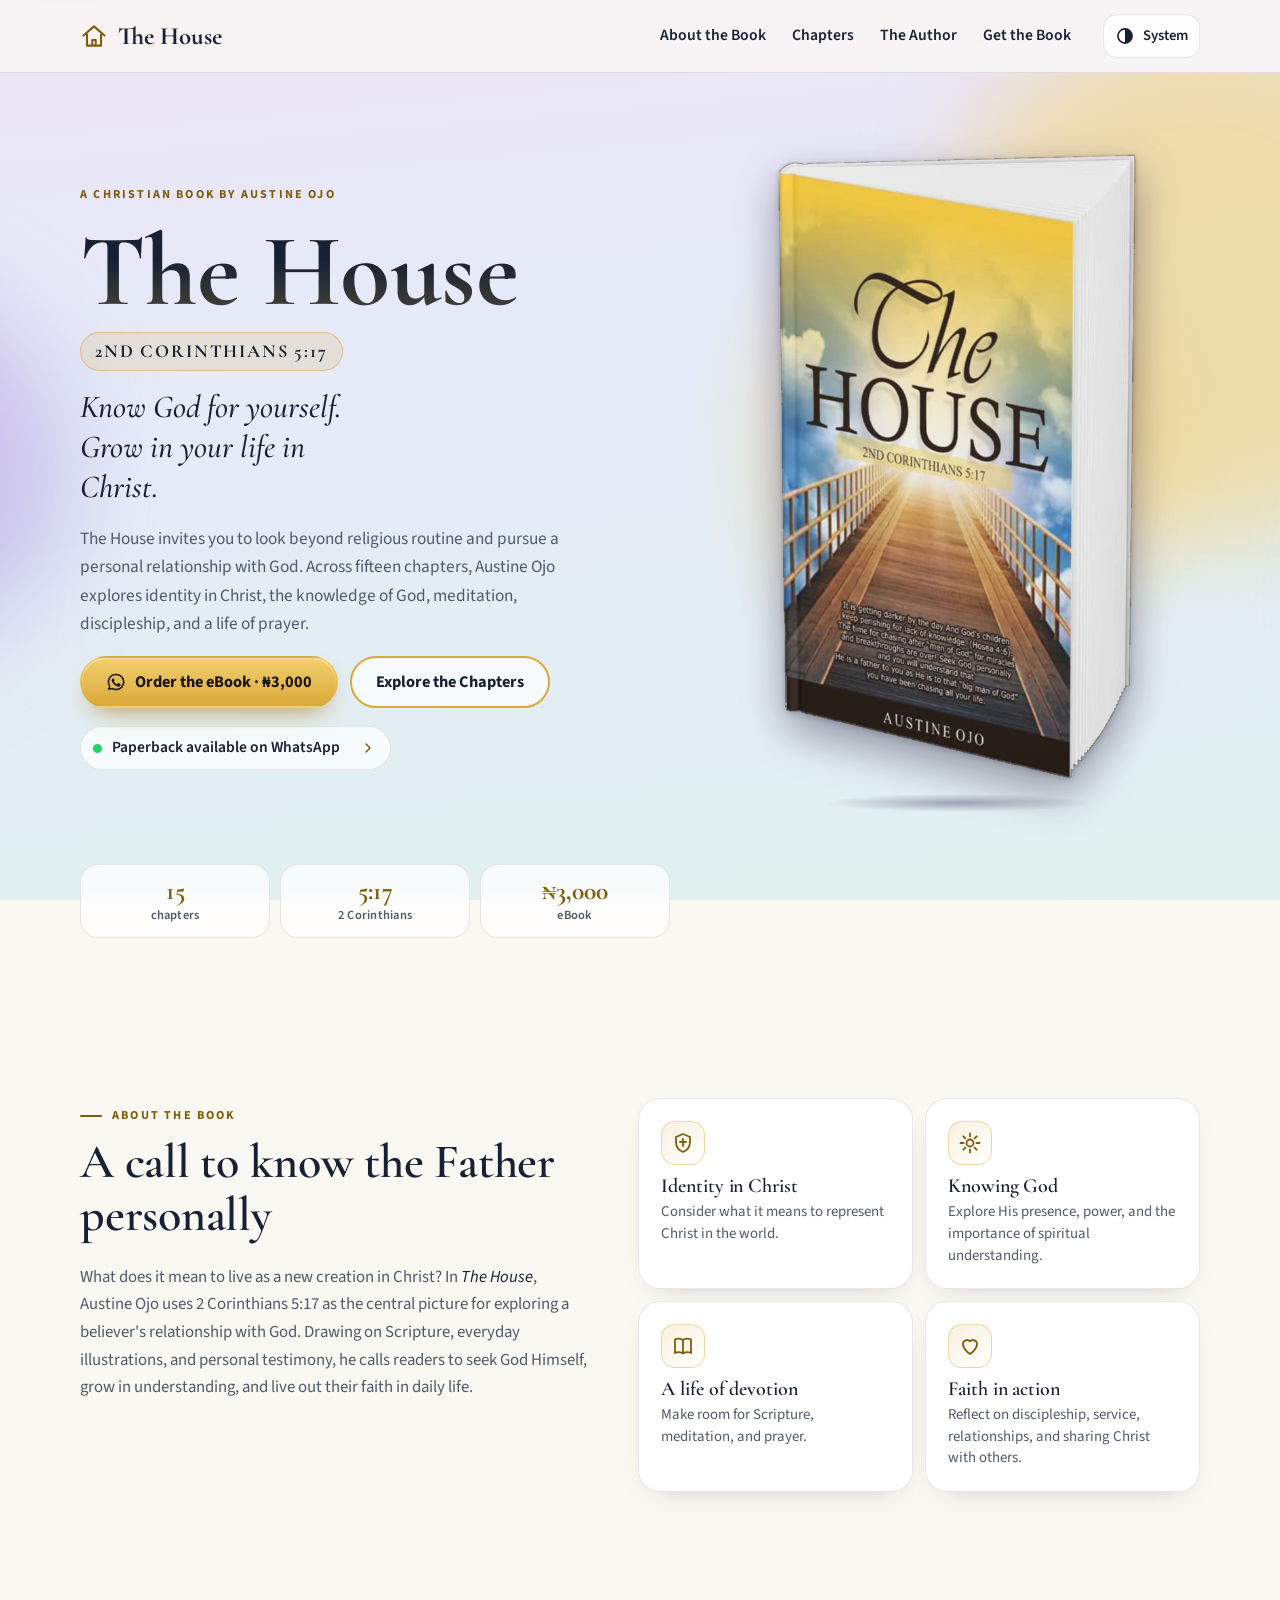
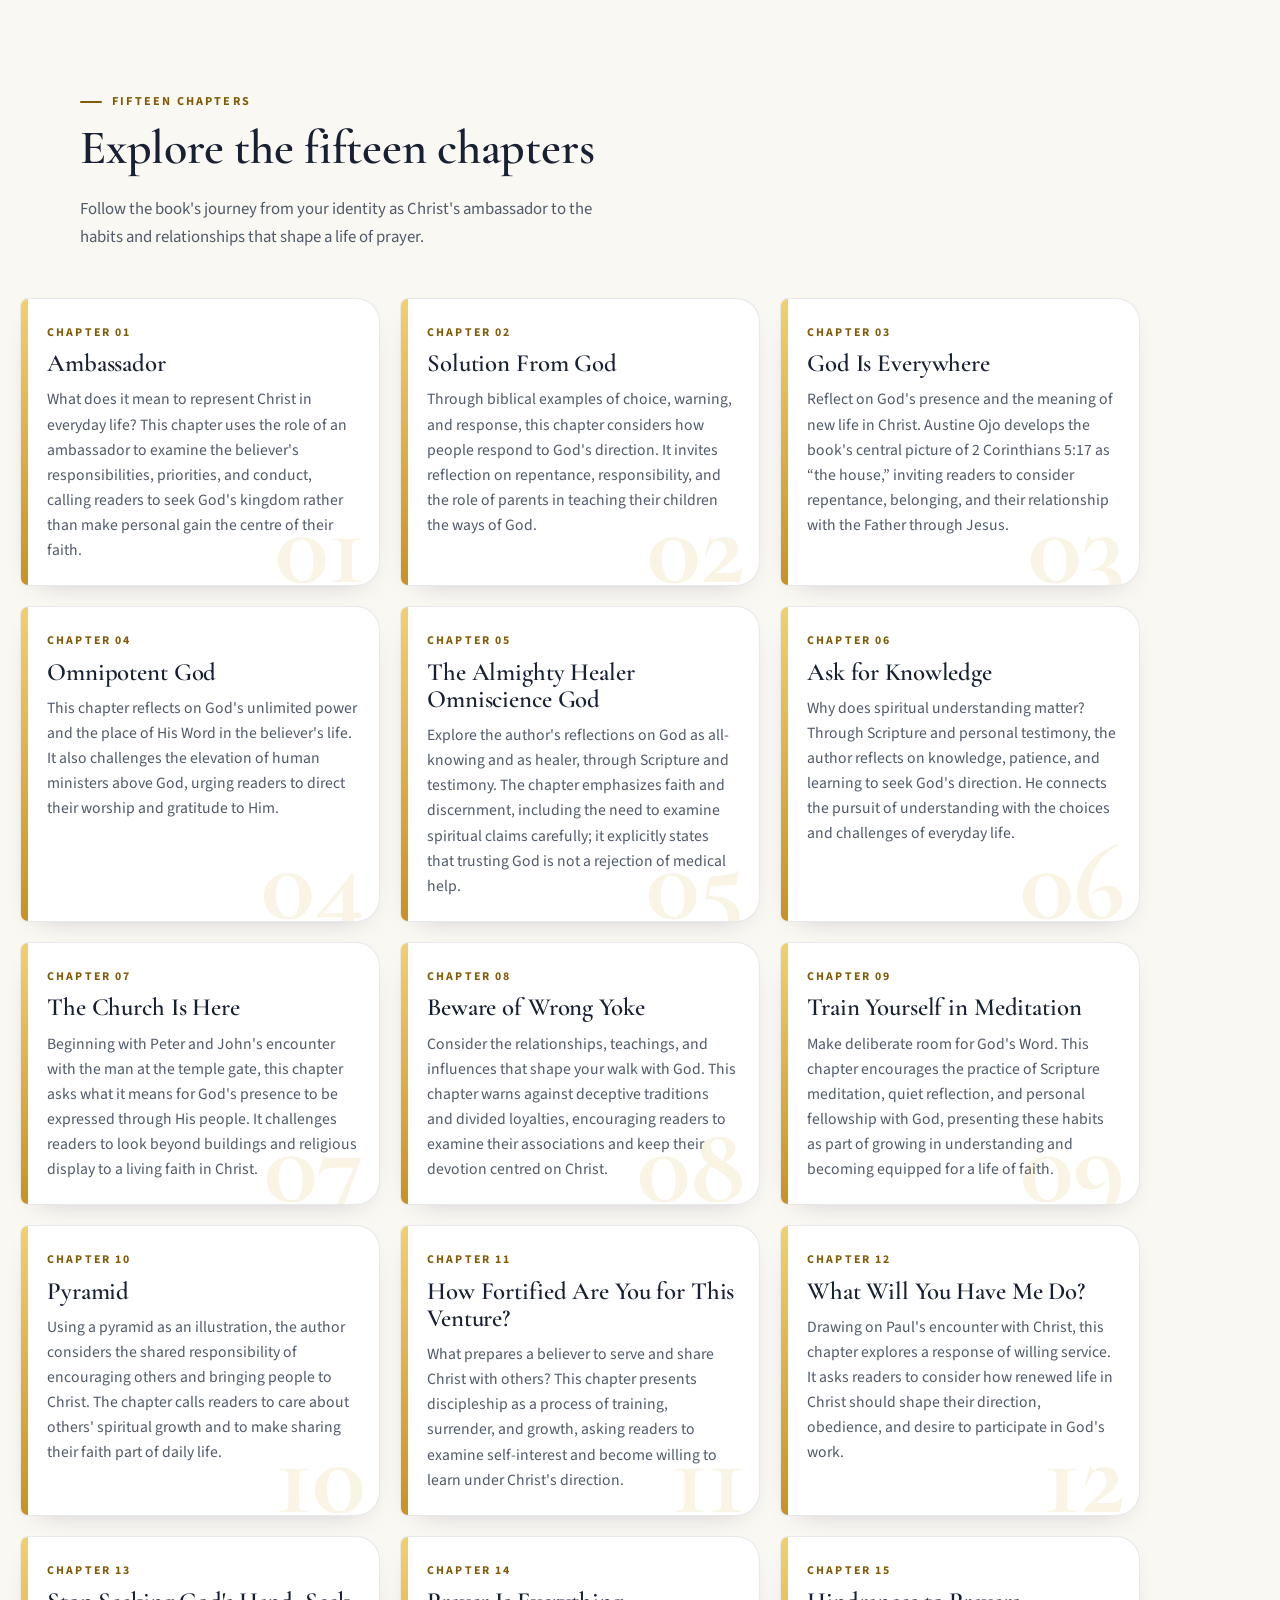
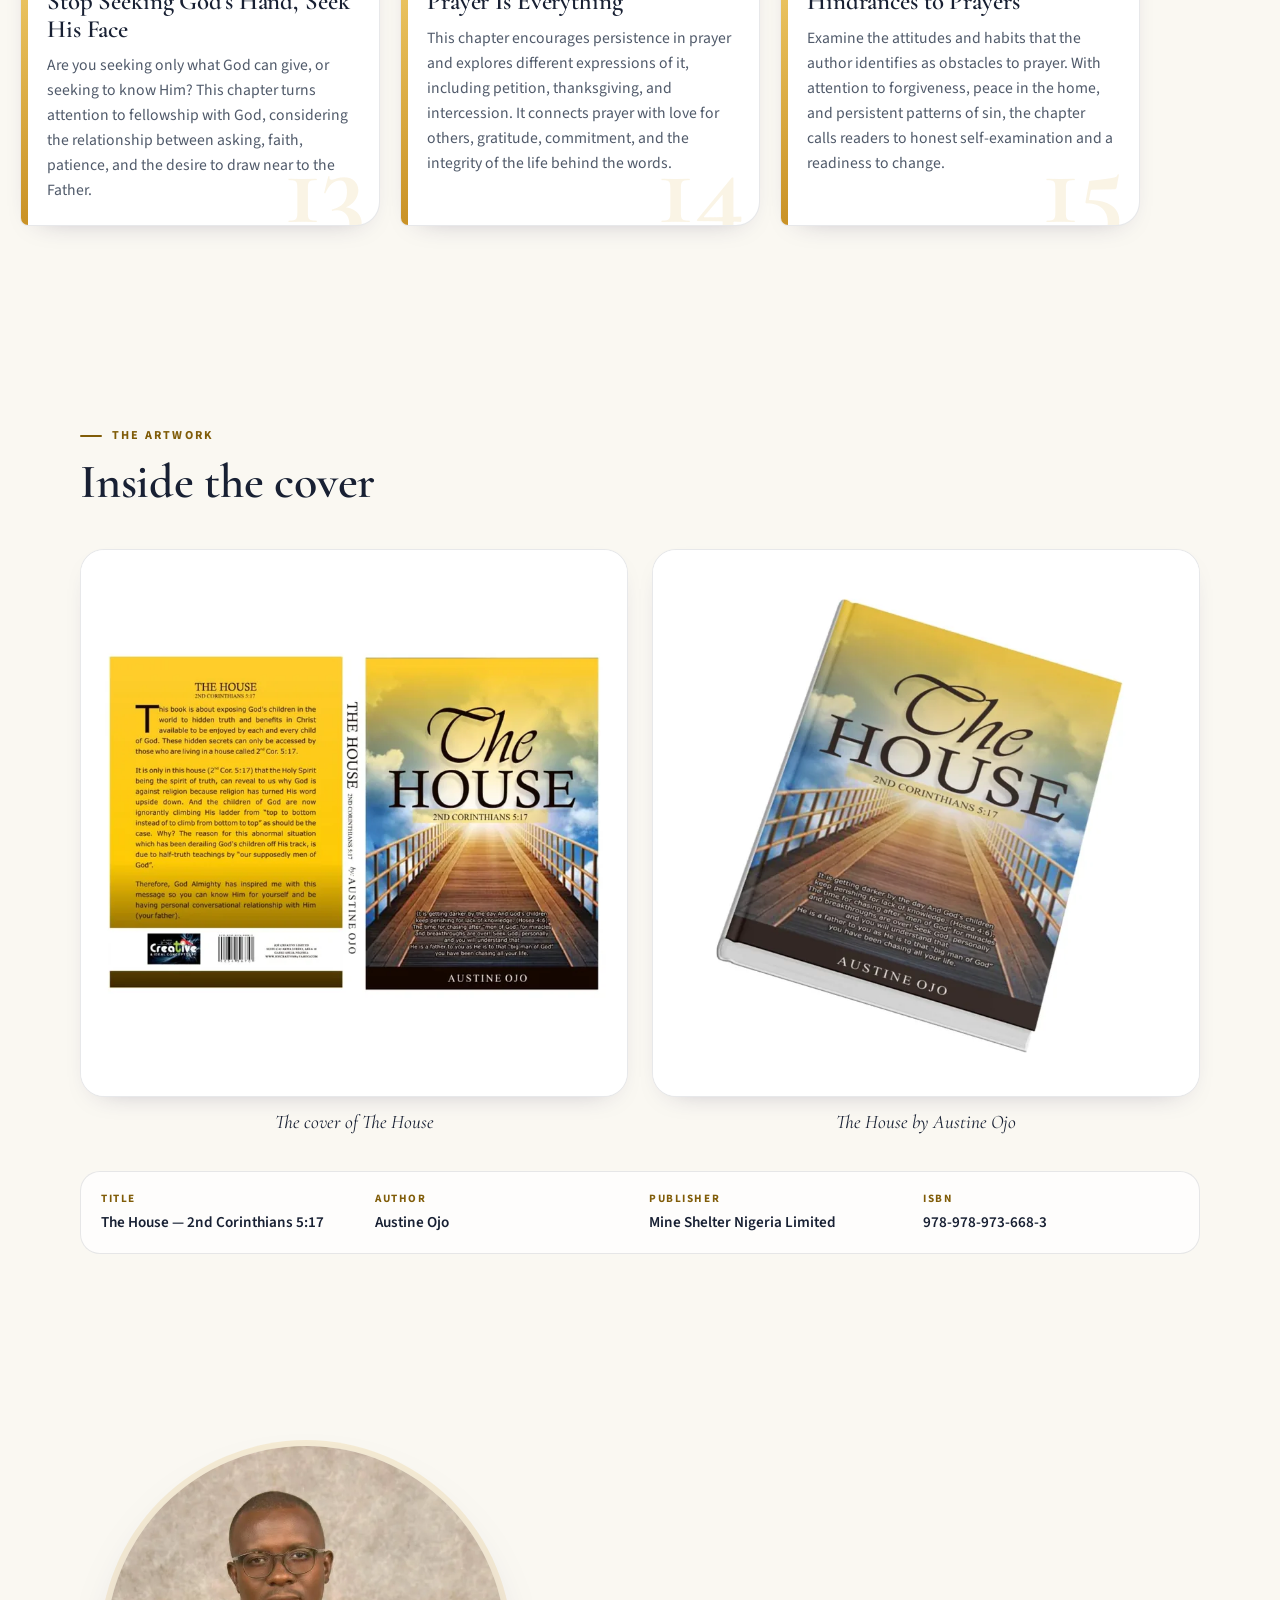
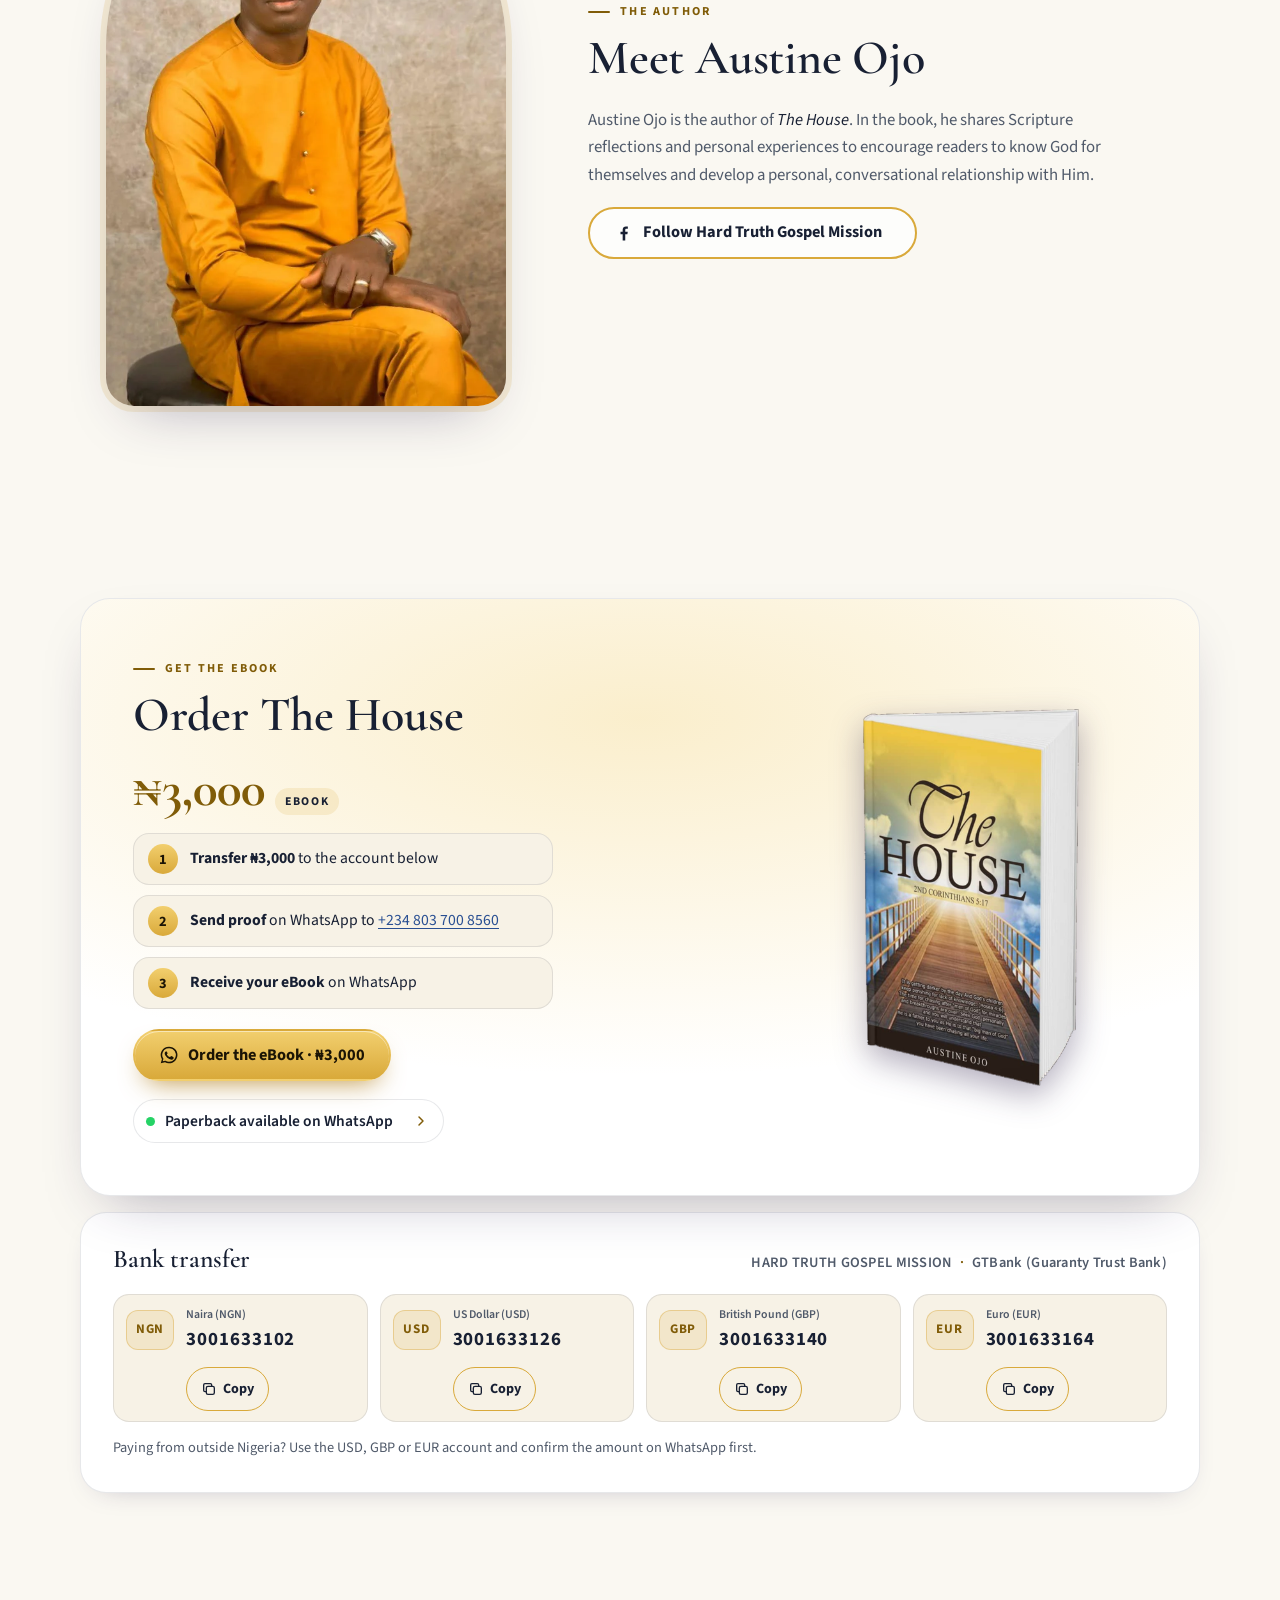
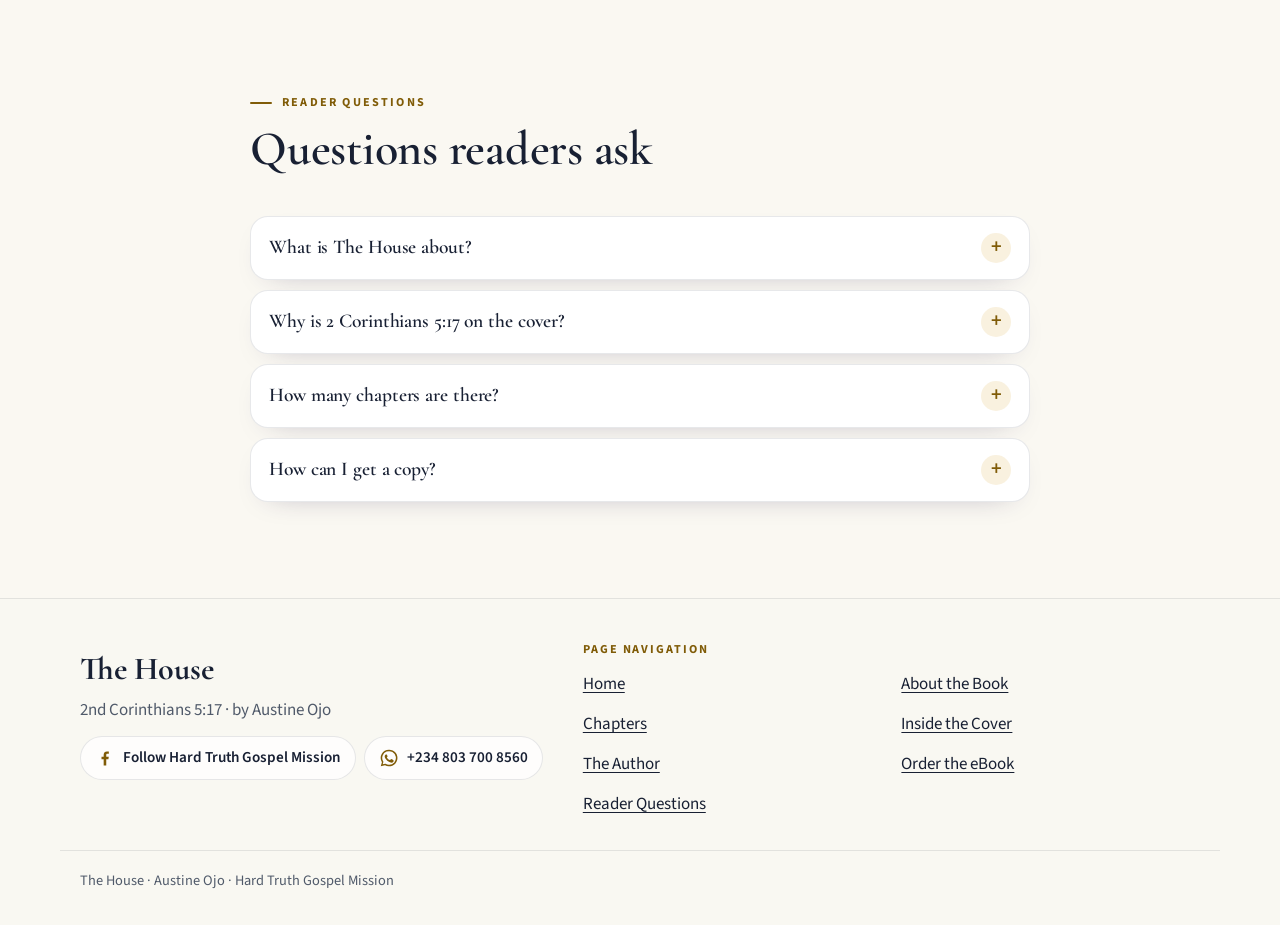
==== commit 244a49da: "Mobile-first redesign: floating transparent book, one-tap theme, swipe chapters - Hero book cut out " ====
--- a/index.html
+++ b/index.html
@@ -46,8 +46,8 @@
 <link rel="preconnect" href="https://fonts.googleapis.com">
 <link rel="preconnect" href="https://fonts.gstatic.com" crossorigin>
 <link rel="stylesheet" href="https://fonts.googleapis.com/css2?family=Cormorant+Garamond:ital,wght@0,500;0,600;0,700;1,500&family=Source+Sans+3:wght@400;600;700&display=swap">
-<link rel="preload" as="image" href="assets/img/the-house-book-thumbnail-800.webp" imagesrcset="assets/img/the-house-book-thumbnail-480.webp 480w, assets/img/the-house-book-thumbnail-800.webp 800w, assets/img/the-house-book-thumbnail-1200.webp 1200w" imagesizes="(min-width: 960px) 520px, 88vw" type="image/webp" fetchpriority="high">
-<link rel="stylesheet" href="styles.css?v=202610100410">
+<link rel="preload" as="image" href="assets/img/the-house-book-cutout-560.webp" imagesrcset="assets/img/the-house-book-cutout-360.webp 360w, assets/img/the-house-book-cutout-560.webp 560w, assets/img/the-house-book-cutout-786.webp 786w" imagesizes="(min-width: 960px) 380px, 62vw" type="image/webp" fetchpriority="high">
+<link rel="stylesheet" href="styles.css?v=202610100451">
 <script type="application/ld+json">
 {
   "@context": "https://schema.org",
@@ -208,42 +208,47 @@
       <span>The House</span>
     </a>
 
-    <button class="menu-toggle" type="button" aria-expanded="false" aria-controls="primary-nav">
-      <span class="menu-toggle-bars" aria-hidden="true"></span>
-      <span class="menu-toggle-label">Menu</span>
-    </button>
-
     <nav class="primary-nav" id="primary-nav" aria-label="Main">
       <ul>
-        <li><a href="#about">About the Book</a></li>
-        <li><a href="#chapters">Chapters</a></li>
-        <li><a href="#author">The Author</a></li>
-        <li><a href="#get-the-book">Get the Book</a></li>
+        <li><a href="#about"><span class="nav-num" aria-hidden="true">01</span>About the Book</a></li>
+        <li><a href="#chapters"><span class="nav-num" aria-hidden="true">02</span>Chapters</a></li>
+        <li><a href="#author"><span class="nav-num" aria-hidden="true">03</span>The Author</a></li>
+        <li><a href="#get-the-book"><span class="nav-num" aria-hidden="true">04</span>Get the Book</a></li>
       </ul>
+      <a class="btn btn-primary nav-cta" href="https://wa.me/2348037008560?text=Hello%2C%20I%20would%20like%20to%20order%20the%20eBook%20of%20The%20House%20by%20Austine%20Ojo%20%28%E2%82%A63%2C000%29." target="_blank" rel="noopener noreferrer" data-track="order-menu"><svg class="btn-icon" viewBox="0 0 24 24" aria-hidden="true" focusable="false"><path fill="currentColor" d="M12 2a9.9 9.9 0 0 0-8.5 15l-1.4 5 5.1-1.3A10 10 0 1 0 12 2Zm0 18.2a8.2 8.2 0 0 1-4.2-1.2l-.3-.2-3 .8.8-3-.2-.3A8.2 8.2 0 1 1 12 20.2Zm4.5-6.1c-.2-.1-1.5-.7-1.7-.8-.2-.1-.4-.1-.6.1l-.8 1c-.1.2-.3.2-.5.1a6.7 6.7 0 0 1-3.3-2.9c-.3-.4.2-.4.7-1.3.1-.2 0-.3 0-.4l-.8-1.8c-.2-.5-.4-.4-.6-.4h-.5a1 1 0 0 0-.7.3 3 3 0 0 0-.9 2.2 5.2 5.2 0 0 0 1.1 2.7 11.8 11.8 0 0 0 4.5 4c1.7.7 2.3.8 3.2.7a2.7 2.7 0 0 0 1.8-1.3 2.2 2.2 0 0 0 .2-1.3c-.1-.1-.3-.2-.5-.3Z"/></svg>Order the eBook · ₦3,000<span class="sr-only"> on WhatsApp (opens in a new tab)</span></a>
     </nav>
 
-    <div class="theme-switch" role="group" aria-label="Appearance">
-      <button type="button" data-theme-choice="day" aria-pressed="false" title="Day appearance">
-        <svg viewBox="0 0 24 24" aria-hidden="true" focusable="false"><circle cx="12" cy="12" r="4.2" fill="currentColor"/><g stroke="currentColor" stroke-width="2" stroke-linecap="round"><path d="M12 2.5v2.2M12 19.3v2.2M2.5 12h2.2M19.3 12h2.2M5.3 5.3l1.6 1.6M17.1 17.1l1.6 1.6M5.3 18.7l1.6-1.6M17.1 6.9l1.6-1.6"/></g></svg>
-        <span class="theme-label">Day</span>
+    <div class="header-actions">
+      <button class="icon-btn theme-toggle" type="button" id="theme-toggle" aria-label="Appearance: System. Switch to Day" title="Appearance: System">
+        <svg class="ti ti-day" viewBox="0 0 24 24" aria-hidden="true" focusable="false"><circle cx="12" cy="12" r="4.2" fill="currentColor"/><g stroke="currentColor" stroke-width="2" stroke-linecap="round"><path d="M12 2.5v2.2M12 19.3v2.2M2.5 12h2.2M19.3 12h2.2M5.3 5.3l1.6 1.6M17.1 17.1l1.6 1.6M5.3 18.7l1.6-1.6M17.1 6.9l1.6-1.6"/></g></svg>
+        <svg class="ti ti-night" viewBox="0 0 24 24" aria-hidden="true" focusable="false"><path d="M20 14.6A8.4 8.4 0 0 1 9.4 4a8.4 8.4 0 1 0 10.6 10.6Z" fill="currentColor"/></svg>
+        <svg class="ti ti-system" viewBox="0 0 24 24" aria-hidden="true" focusable="false"><circle cx="12" cy="12" r="8.5" fill="none" stroke="currentColor" stroke-width="2"/><path d="M12 3.5a8.5 8.5 0 0 1 0 17Z" fill="currentColor"/></svg>
+        <span class="theme-toggle-label" aria-hidden="true">System</span>
       </button>
-      <button type="button" data-theme-choice="night" aria-pressed="false" title="Night appearance">
-        <svg viewBox="0 0 24 24" aria-hidden="true" focusable="false"><path d="M20 14.6A8.4 8.4 0 0 1 9.4 4a8.4 8.4 0 1 0 10.6 10.6Z" fill="currentColor"/></svg>
-        <span class="theme-label">Night</span>
+      <button class="icon-btn menu-toggle" type="button" aria-expanded="false" aria-controls="primary-nav" aria-label="Open menu">
+        <span class="menu-toggle-bars" aria-hidden="true"></span>
       </button>
-      <button type="button" data-theme-choice="system" aria-pressed="true" title="Match system appearance">
-        <svg viewBox="0 0 24 24" aria-hidden="true" focusable="false"><rect x="3" y="4.5" width="18" height="12" rx="2" fill="none" stroke="currentColor" stroke-width="2"/><path d="M8.5 20h7M12 16.5V20" stroke="currentColor" stroke-width="2" stroke-linecap="round"/></svg>
-        <span class="theme-label">System</span>
-      </button>
     </div>
   </div>
+  <p class="sr-only" aria-live="polite" id="theme-status"></p>
 </header>
 
 <main id="main" tabindex="-1">
 
   <!-- HERO -->
   <section class="hero" id="top" aria-labelledby="hero-title">
+    <div class="hero-glow" aria-hidden="true"><span class="orb orb-1"></span><span class="orb orb-2"></span><span class="orb orb-3"></span></div>
     <div class="container hero-grid">
+      <div class="hero-art">
+        <div class="book-stage">
+          <span class="book-halo" aria-hidden="true"></span>
+          <picture>
+            <source type="image/webp" srcset="assets/img/the-house-book-cutout-360.webp 360w, assets/img/the-house-book-cutout-560.webp 560w, assets/img/the-house-book-cutout-786.webp 786w" sizes="(min-width: 960px) 380px, 62vw">
+            <img class="book-float" src="assets/img/the-house-book-cutout-560.png" width="786" height="1337" alt="The House by Austine Ojo, a book about life in Christ" fetchpriority="high" decoding="async">
+          </picture>
+          <span class="book-shadow" aria-hidden="true"></span>
+        </div>
+      </div>
       <div class="hero-copy">
         <p class="eyebrow">A Christian book by Austine Ojo</p>
         <h1 id="hero-title">The House</h1>
@@ -254,17 +259,17 @@
           <a class="btn btn-primary" href="https://wa.me/2348037008560?text=Hello%2C%20I%20would%20like%20to%20order%20the%20eBook%20of%20The%20House%20by%20Austine%20Ojo%20%28%E2%82%A63%2C000%29." target="_blank" rel="noopener noreferrer" data-track="order-hero"><svg class="btn-icon" viewBox="0 0 24 24" aria-hidden="true" focusable="false"><path fill="currentColor" d="M12 2a9.9 9.9 0 0 0-8.5 15l-1.4 5 5.1-1.3A10 10 0 1 0 12 2Zm0 18.2a8.2 8.2 0 0 1-4.2-1.2l-.3-.2-3 .8.8-3-.2-.3A8.2 8.2 0 1 1 12 20.2Zm4.5-6.1c-.2-.1-1.5-.7-1.7-.8-.2-.1-.4-.1-.6.1l-.8 1c-.1.2-.3.2-.5.1a6.7 6.7 0 0 1-3.3-2.9c-.3-.4.2-.4.7-1.3.1-.2 0-.3 0-.4l-.8-1.8c-.2-.5-.4-.4-.6-.4h-.5a1 1 0 0 0-.7.3 3 3 0 0 0-.9 2.2 5.2 5.2 0 0 0 1.1 2.7 11.8 11.8 0 0 0 4.5 4c1.7.7 2.3.8 3.2.7a2.7 2.7 0 0 0 1.8-1.3 2.2 2.2 0 0 0 .2-1.3c-.1-.1-.3-.2-.5-.3Z"/></svg>Order the eBook · ₦3,000<span class="sr-only"> on WhatsApp (opens in a new tab)</span></a>
           <a class="btn btn-ghost" href="#chapters" data-track="chapters-hero">Explore the Chapters</a>
         </div>
-        <p class="hero-price">eBook · <strong>₦3,000</strong> · order on WhatsApp</p>
-      </div>
-      <div class="hero-art">
-        <div class="book-frame">
-          <picture>
-            <source type="image/webp" srcset="assets/img/the-house-book-thumbnail-480.webp 480w, assets/img/the-house-book-thumbnail-800.webp 800w, assets/img/the-house-book-thumbnail-1200.webp 1200w" sizes="(min-width: 960px) 520px, 88vw">
-            <img src="assets/img/the-house-book-thumbnail-800.jpg" srcset="assets/img/the-house-book-thumbnail-800.jpg 800w, assets/the-house-book-thumbnail.jpg 1536w" sizes="(min-width: 960px) 520px, 88vw" width="1536" height="1536" alt="The House by Austine Ojo, a book about life in Christ" fetchpriority="high" decoding="async">
-          </picture>
-        </div>
-      </div>
-    </div>
+        <a class="paperback-pill" href="https://wa.me/2348037008560?text=Hello%2C%20I%20would%20like%20to%20order%20a%20paperback%20copy%20of%20The%20House%20by%20Austine%20Ojo." target="_blank" rel="noopener noreferrer" data-track="paperback-hero">
+          <span class="pill-dot" aria-hidden="true"></span>Paperback available on WhatsApp<span class="sr-only"> (opens in a new tab)</span>
+          <svg viewBox="0 0 24 24" aria-hidden="true" focusable="false"><path d="M9 6l6 6-6 6" fill="none" stroke="currentColor" stroke-width="2.2" stroke-linecap="round" stroke-linejoin="round"/></svg>
+        </a>
+      </div>
+    </div>
+    <ul class="container quick-facts" aria-label="At a glance">
+      <li><strong>15</strong><span>chapters</span></li>
+      <li><strong>5:17</strong><span>2 Corinthians</span></li>
+      <li><strong>₦3,000</strong><span>eBook</span></li>
+    </ul>
   </section>
 
   <!-- ABOUT -->
@@ -278,22 +283,22 @@
         </div>
         <ul class="theme-list" aria-label="Themes of the book">
           <li class="theme-item">
-            <span class="theme-num" aria-hidden="true">01</span>
+            <span class="theme-icon" aria-hidden="true"><svg viewBox="0 0 24 24"><path d="M12 3l7 3v5c0 4.5-3 8.3-7 10-4-1.7-7-5.5-7-10V6l7-3Z" fill="none" stroke="currentColor" stroke-width="1.8" stroke-linejoin="round"/><path d="M12 8v7M9 11h6" stroke="currentColor" stroke-width="1.8" stroke-linecap="round"/></svg></span>
             <h3>Identity in Christ</h3>
             <p>Consider what it means to represent Christ in the world.</p>
           </li>
           <li class="theme-item">
-            <span class="theme-num" aria-hidden="true">02</span>
+            <span class="theme-icon" aria-hidden="true"><svg viewBox="0 0 24 24"><circle cx="12" cy="12" r="3.5" fill="none" stroke="currentColor" stroke-width="1.8"/><path d="M12 2.5v3M12 18.5v3M2.5 12h3M18.5 12h3M5.3 5.3l2.1 2.1M16.6 16.6l2.1 2.1M5.3 18.7l2.1-2.1M16.6 7.4l2.1-2.1" stroke="currentColor" stroke-width="1.8" stroke-linecap="round"/></svg></span>
             <h3>Knowing God</h3>
             <p>Explore His presence, power, and the importance of spiritual understanding.</p>
           </li>
           <li class="theme-item">
-            <span class="theme-num" aria-hidden="true">03</span>
+            <span class="theme-icon" aria-hidden="true"><svg viewBox="0 0 24 24"><path d="M4 5.5C6.5 4.3 9.3 4.4 12 6c2.7-1.6 5.5-1.7 8-.5V19c-2.5-1.2-5.3-1.1-8 .5-2.7-1.6-5.5-1.7-8-.5V5.5Z" fill="none" stroke="currentColor" stroke-width="1.8" stroke-linejoin="round"/><path d="M12 6v13.5" stroke="currentColor" stroke-width="1.8"/></svg></span>
             <h3>A life of devotion</h3>
             <p>Make room for Scripture, meditation, and prayer.</p>
           </li>
           <li class="theme-item">
-            <span class="theme-num" aria-hidden="true">04</span>
+            <span class="theme-icon" aria-hidden="true"><svg viewBox="0 0 24 24"><path d="M12 20s-7-4.4-7-10a4 4 0 0 1 7-2.6A4 4 0 0 1 19 10c0 5.6-7 10-7 10Z" fill="none" stroke="currentColor" stroke-width="1.8" stroke-linejoin="round"/></svg></span>
             <h3>Faith in action</h3>
             <p>Reflect on discipleship, service, relationships, and sharing Christ with others.</p>
           </li>
@@ -310,83 +315,91 @@
         <h2 id="chapters-title">Explore the fifteen chapters</h2>
         <p class="prose">Follow the book's journey from your identity as Christ's ambassador to the habits and relationships that shape a life of prayer.</p>
       </div>
-      <ol class="chapter-grid" role="list">
-        <li class="chapter-card" id="chapter-01">
+    </div>
+    <div class="chapter-rail">
+      <ol class="container chapter-grid" id="chapter-list" role="list" tabindex="0" aria-label="Chapters, swipe to browse on small screens">
+        <li class="chapter-card" id="chapter-01" data-num="01">
           <p class="chapter-num">Chapter 01</p>
           <h3>Ambassador</h3>
           <p>What does it mean to represent Christ in everyday life? This chapter uses the role of an ambassador to examine the believer&#x27;s responsibilities, priorities, and conduct, calling readers to seek God&#x27;s kingdom rather than make personal gain the centre of their faith.</p>
         </li>
-        <li class="chapter-card" id="chapter-02">
+        <li class="chapter-card" id="chapter-02" data-num="02">
           <p class="chapter-num">Chapter 02</p>
           <h3>Solution From God</h3>
           <p>Through biblical examples of choice, warning, and response, this chapter considers how people respond to God&#x27;s direction. It invites reflection on repentance, responsibility, and the role of parents in teaching their children the ways of God.</p>
         </li>
-        <li class="chapter-card" id="chapter-03">
+        <li class="chapter-card" id="chapter-03" data-num="03">
           <p class="chapter-num">Chapter 03</p>
           <h3>God Is Everywhere</h3>
           <p>Reflect on God&#x27;s presence and the meaning of new life in Christ. Austine Ojo develops the book&#x27;s central picture of 2 Corinthians 5:17 as “the house,” inviting readers to consider repentance, belonging, and their relationship with the Father through Jesus.</p>
         </li>
-        <li class="chapter-card" id="chapter-04">
+        <li class="chapter-card" id="chapter-04" data-num="04">
           <p class="chapter-num">Chapter 04</p>
           <h3>Omnipotent God</h3>
           <p>This chapter reflects on God&#x27;s unlimited power and the place of His Word in the believer&#x27;s life. It also challenges the elevation of human ministers above God, urging readers to direct their worship and gratitude to Him.</p>
         </li>
-        <li class="chapter-card" id="chapter-05">
+        <li class="chapter-card" id="chapter-05" data-num="05">
           <p class="chapter-num">Chapter 05</p>
           <h3>The Almighty Healer Omniscience God</h3>
           <p>Explore the author&#x27;s reflections on God as all-knowing and as healer, through Scripture and testimony. The chapter emphasizes faith and discernment, including the need to examine spiritual claims carefully; it explicitly states that trusting God is not a rejection of medical help.</p>
         </li>
-        <li class="chapter-card" id="chapter-06">
+        <li class="chapter-card" id="chapter-06" data-num="06">
           <p class="chapter-num">Chapter 06</p>
           <h3>Ask for Knowledge</h3>
           <p>Why does spiritual understanding matter? Through Scripture and personal testimony, the author reflects on knowledge, patience, and learning to seek God&#x27;s direction. He connects the pursuit of understanding with the choices and challenges of everyday life.</p>
         </li>
-        <li class="chapter-card" id="chapter-07">
+        <li class="chapter-card" id="chapter-07" data-num="07">
           <p class="chapter-num">Chapter 07</p>
           <h3>The Church Is Here</h3>
           <p>Beginning with Peter and John&#x27;s encounter with the man at the temple gate, this chapter asks what it means for God&#x27;s presence to be expressed through His people. It challenges readers to look beyond buildings and religious display to a living faith in Christ.</p>
         </li>
-        <li class="chapter-card" id="chapter-08">
+        <li class="chapter-card" id="chapter-08" data-num="08">
           <p class="chapter-num">Chapter 08</p>
           <h3>Beware of Wrong Yoke</h3>
           <p>Consider the relationships, teachings, and influences that shape your walk with God. This chapter warns against deceptive traditions and divided loyalties, encouraging readers to examine their associations and keep their devotion centred on Christ.</p>
         </li>
-        <li class="chapter-card" id="chapter-09">
+        <li class="chapter-card" id="chapter-09" data-num="09">
           <p class="chapter-num">Chapter 09</p>
           <h3>Train Yourself in Meditation</h3>
           <p>Make deliberate room for God&#x27;s Word. This chapter encourages the practice of Scripture meditation, quiet reflection, and personal fellowship with God, presenting these habits as part of growing in understanding and becoming equipped for a life of faith.</p>
         </li>
-        <li class="chapter-card" id="chapter-10">
+        <li class="chapter-card" id="chapter-10" data-num="10">
           <p class="chapter-num">Chapter 10</p>
           <h3>Pyramid</h3>
           <p>Using a pyramid as an illustration, the author considers the shared responsibility of encouraging others and bringing people to Christ. The chapter calls readers to care about others&#x27; spiritual growth and to make sharing their faith part of daily life.</p>
         </li>
-        <li class="chapter-card" id="chapter-11">
+        <li class="chapter-card" id="chapter-11" data-num="11">
           <p class="chapter-num">Chapter 11</p>
           <h3>How Fortified Are You for This Venture?</h3>
           <p>What prepares a believer to serve and share Christ with others? This chapter presents discipleship as a process of training, surrender, and growth, asking readers to examine self-interest and become willing to learn under Christ&#x27;s direction.</p>
         </li>
-        <li class="chapter-card" id="chapter-12">
+        <li class="chapter-card" id="chapter-12" data-num="12">
           <p class="chapter-num">Chapter 12</p>
           <h3>What Will You Have Me Do?</h3>
           <p>Drawing on Paul&#x27;s encounter with Christ, this chapter explores a response of willing service. It asks readers to consider how renewed life in Christ should shape their direction, obedience, and desire to participate in God&#x27;s work.</p>
         </li>
-        <li class="chapter-card" id="chapter-13">
+        <li class="chapter-card" id="chapter-13" data-num="13">
           <p class="chapter-num">Chapter 13</p>
           <h3>Stop Seeking God&#x27;s Hand, Seek His Face</h3>
           <p>Are you seeking only what God can give, or seeking to know Him? This chapter turns attention to fellowship with God, considering the relationship between asking, faith, patience, and the desire to draw near to the Father.</p>
         </li>
-        <li class="chapter-card" id="chapter-14">
+        <li class="chapter-card" id="chapter-14" data-num="14">
           <p class="chapter-num">Chapter 14</p>
           <h3>Prayer Is Everything</h3>
           <p>This chapter encourages persistence in prayer and explores different expressions of it, including petition, thanksgiving, and intercession. It connects prayer with love for others, gratitude, commitment, and the integrity of the life behind the words.</p>
         </li>
-        <li class="chapter-card" id="chapter-15">
+        <li class="chapter-card" id="chapter-15" data-num="15">
           <p class="chapter-num">Chapter 15</p>
           <h3>Hindrances to Prayers</h3>
           <p>Examine the attitudes and habits that the author identifies as obstacles to prayer. With attention to forgiveness, peace in the home, and persistent patterns of sin, the chapter calls readers to honest self-examination and a readiness to change.</p>
         </li>
       </ol>
+    </div>
+    <div class="container rail-controls" aria-hidden="true">
+      <button type="button" class="rail-btn" data-rail="prev" tabindex="-1" aria-label="Previous chapter"><svg viewBox="0 0 24 24"><path d="M15 6l-6 6 6 6" fill="none" stroke="currentColor" stroke-width="2.2" stroke-linecap="round" stroke-linejoin="round"/></svg></button>
+      <div class="rail-progress"><span class="rail-bar" id="rail-bar"></span></div>
+      <span class="rail-count" id="rail-count">01 / 15</span>
+      <button type="button" class="rail-btn" data-rail="next" tabindex="-1" aria-label="Next chapter"><svg viewBox="0 0 24 24"><path d="M9 6l6 6-6 6" fill="none" stroke="currentColor" stroke-width="2.2" stroke-linecap="round" stroke-linejoin="round"/></svg></button>
     </div>
   </section>
 
@@ -401,7 +414,7 @@
         <figure class="gallery-item">
           <div class="gallery-frame">
             <picture>
-              <source type="image/webp" srcset="assets/img/the-house-wraparound-480.webp 480w, assets/img/the-house-wraparound-800.webp 800w, assets/img/the-house-wraparound-1200.webp 1200w" sizes="(min-width: 760px) 520px, 92vw">
+              <source type="image/webp" srcset="assets/img/the-house-wraparound-480.webp 480w, assets/img/the-house-wraparound-800.webp 800w, assets/img/the-house-wraparound-1200.webp 1200w" sizes="(min-width: 760px) 520px, 80vw">
               <img src="assets/img/the-house-wraparound-800.jpg" width="1536" height="1536" alt="Front, spine and back cover of The House by Austine Ojo" loading="lazy" decoding="async">
             </picture>
           </div>
@@ -410,7 +423,7 @@
         <figure class="gallery-item">
           <div class="gallery-frame">
             <picture>
-              <source type="image/webp" srcset="assets/img/the-house-angled-mockup-480.webp 480w, assets/img/the-house-angled-mockup-800.webp 800w, assets/img/the-house-angled-mockup-1200.webp 1200w" sizes="(min-width: 760px) 520px, 92vw">
+              <source type="image/webp" srcset="assets/img/the-house-angled-mockup-480.webp 480w, assets/img/the-house-angled-mockup-800.webp 800w, assets/img/the-house-angled-mockup-1200.webp 1200w" sizes="(min-width: 760px) 520px, 80vw">
               <img src="assets/img/the-house-angled-mockup-800.jpg" width="1536" height="1536" alt="Angled book mockup of The House by Austine Ojo" loading="lazy" decoding="async">
             </picture>
           </div>
@@ -431,7 +444,7 @@
     <div class="container author-grid">
       <div class="author-portrait">
         <picture>
-          <source type="image/webp" srcset="assets/img/austine-ojo-portrait-400.webp 400w, assets/img/austine-ojo-portrait-700.webp 700w, assets/img/austine-ojo-portrait-1097.webp 1097w" sizes="(min-width: 860px) 420px, 80vw">
+          <source type="image/webp" srcset="assets/img/austine-ojo-portrait-400.webp 400w, assets/img/austine-ojo-portrait-700.webp 700w, assets/img/austine-ojo-portrait-1097.webp 1097w" sizes="(min-width: 860px) 420px, 70vw">
           <img src="assets/img/austine-ojo-portrait-700.jpg" width="1097" height="1536" alt="Austine Ojo, author of The House" loading="lazy" decoding="async">
         </picture>
       </div>
@@ -441,7 +454,7 @@
         <p class="prose">Austine Ojo is the author of <cite>The House</cite>. In the book, he shares Scripture reflections and personal experiences to encourage readers to know God for themselves and develop a personal, conversational relationship with Him.</p>
         <a class="btn btn-ghost" href="https://www.facebook.com/share/1FLTpqYwCx/" target="_blank" rel="noopener noreferrer" data-track="facebook-author">
           <svg class="btn-icon" viewBox="0 0 24 24" aria-hidden="true" focusable="false"><path fill="currentColor" d="M13.5 21v-7.6h2.6l.4-3h-3V8.5c0-.9.3-1.5 1.5-1.5h1.6V4.3c-.3 0-1.2-.1-2.3-.1-2.3 0-3.9 1.4-3.9 4v2.2H7.8v3h2.6V21h3.1Z"/></svg>
-          Follow Hard Truth Gospel Mission on Facebook<span class="sr-only"> (opens in a new tab)</span>
+          Follow Hard Truth Gospel Mission<span class="sr-only"> on Facebook (opens in a new tab)</span>
         </a>
       </div>
     </div>
@@ -450,58 +463,62 @@
   <!-- ORDER THE EBOOK -->
   <section class="section" id="get-the-book" aria-labelledby="order-title">
     <div class="container">
-      <div class="cta-panel order-panel">
-        <div class="cta-copy">
+      <div class="order-panel">
+        <div class="order-glow" aria-hidden="true"></div>
+        <div class="order-copy">
           <p class="section-kicker">Get the eBook</p>
-          <h2 id="order-title">Order The House eBook</h2>
+          <h2 id="order-title">Order The House</h2>
           <p class="price-tag"><span class="price">₦3,000</span> <span class="price-format">eBook</span></p>
           <ol class="order-steps">
-            <li><strong>Make a transfer</strong> of ₦3,000 to the Hard Truth Gospel Mission account below.</li>
-            <li><strong>Send your proof of payment</strong> on WhatsApp to <a href="https://wa.me/2348037008560" target="_blank" rel="noopener noreferrer" data-track="whatsapp-number">+234 803 700 8560</a>.</li>
-            <li><strong>Receive your eBook</strong> on WhatsApp.</li>
+            <li><span class="step-num" aria-hidden="true">1</span><span><strong>Transfer ₦3,000</strong> to the account below</span></li>
+            <li><span class="step-num" aria-hidden="true">2</span><span><strong>Send proof</strong> on WhatsApp to <a href="https://wa.me/2348037008560" target="_blank" rel="noopener noreferrer" data-track="whatsapp-number">+234 803 700 8560</a></span></li>
+            <li><span class="step-num" aria-hidden="true">3</span><span><strong>Receive your eBook</strong> on WhatsApp</span></li>
           </ol>
           <div class="button-row">
             <a class="btn btn-primary" href="https://wa.me/2348037008560?text=Hello%2C%20I%20would%20like%20to%20order%20the%20eBook%20of%20The%20House%20by%20Austine%20Ojo%20%28%E2%82%A63%2C000%29." target="_blank" rel="noopener noreferrer" data-track="order-closing"><svg class="btn-icon" viewBox="0 0 24 24" aria-hidden="true" focusable="false"><path fill="currentColor" d="M12 2a9.9 9.9 0 0 0-8.5 15l-1.4 5 5.1-1.3A10 10 0 1 0 12 2Zm0 18.2a8.2 8.2 0 0 1-4.2-1.2l-.3-.2-3 .8.8-3-.2-.3A8.2 8.2 0 1 1 12 20.2Zm4.5-6.1c-.2-.1-1.5-.7-1.7-.8-.2-.1-.4-.1-.6.1l-.8 1c-.1.2-.3.2-.5.1a6.7 6.7 0 0 1-3.3-2.9c-.3-.4.2-.4.7-1.3.1-.2 0-.3 0-.4l-.8-1.8c-.2-.5-.4-.4-.6-.4h-.5a1 1 0 0 0-.7.3 3 3 0 0 0-.9 2.2 5.2 5.2 0 0 0 1.1 2.7 11.8 11.8 0 0 0 4.5 4c1.7.7 2.3.8 3.2.7a2.7 2.7 0 0 0 1.8-1.3 2.2 2.2 0 0 0 .2-1.3c-.1-.1-.3-.2-.5-.3Z"/></svg>Order the eBook · ₦3,000<span class="sr-only"> on WhatsApp (opens in a new tab)</span></a>
           </div>
-          <p class="new-tab-note">WhatsApp opens in a new tab or the WhatsApp app.</p>
+          <a class="paperback-pill" href="https://wa.me/2348037008560?text=Hello%2C%20I%20would%20like%20to%20order%20a%20paperback%20copy%20of%20The%20House%20by%20Austine%20Ojo." target="_blank" rel="noopener noreferrer" data-track="paperback-order">
+            <span class="pill-dot" aria-hidden="true"></span>Paperback available on WhatsApp<span class="sr-only"> (opens in a new tab)</span>
+            <svg viewBox="0 0 24 24" aria-hidden="true" focusable="false"><path d="M9 6l6 6-6 6" fill="none" stroke="currentColor" stroke-width="2.2" stroke-linecap="round" stroke-linejoin="round"/></svg>
+          </a>
         </div>
-        <div class="cta-art" aria-hidden="true">
-          <img src="assets/img/the-house-book-thumbnail-480.jpg" width="1536" height="1536" alt="" loading="lazy" decoding="async">
+        <div class="order-art" aria-hidden="true">
+          <img src="assets/img/the-house-book-cutout-360.png" width="786" height="1337" alt="" loading="lazy" decoding="async">
         </div>
       </div>
 
       <div class="bank-panel" aria-labelledby="bank-title">
-        <h3 id="bank-title">Bank transfer details</h3>
-        <dl class="bank-meta">
-          <div><dt>Account name</dt><dd>HARD TRUTH GOSPEL MISSION</dd></div>
-          <div><dt>Bank</dt><dd>GTBank (Guaranty Trust Bank)</dd></div>
-        </dl>
-        <ul class="bank-grid" role="list">
-          <li class="bank-card">
-            <p class="bank-cur"><span class="bank-code">NGN</span> Naira account</p>
-            <p class="bank-num" id="acct-ngn">3001633102</p>
-            <button type="button" class="copy-btn" data-copy="3001633102" aria-describedby="acct-ngn">Copy<span class="sr-only"> NGN account number</span></button>
-          </li>
-          <li class="bank-card">
-            <p class="bank-cur"><span class="bank-code">USD</span> US Dollar account</p>
-            <p class="bank-num" id="acct-usd">3001633126</p>
-            <button type="button" class="copy-btn" data-copy="3001633126" aria-describedby="acct-usd">Copy<span class="sr-only"> USD account number</span></button>
-          </li>
-          <li class="bank-card">
-            <p class="bank-cur"><span class="bank-code">GBP</span> British Pound account</p>
-            <p class="bank-num" id="acct-gbp">3001633140</p>
-            <button type="button" class="copy-btn" data-copy="3001633140" aria-describedby="acct-gbp">Copy<span class="sr-only"> GBP account number</span></button>
-          </li>
-          <li class="bank-card">
-            <p class="bank-cur"><span class="bank-code">EUR</span> Euro account</p>
-            <p class="bank-num" id="acct-eur">3001633164</p>
-            <button type="button" class="copy-btn" data-copy="3001633164" aria-describedby="acct-eur">Copy<span class="sr-only"> EUR account number</span></button>
+        <div class="bank-head">
+          <h3 id="bank-title">Bank transfer</h3>
+          <p class="bank-holder"><span>HARD TRUTH GOSPEL MISSION</span><span class="bank-sep" aria-hidden="true">·</span><span>GTBank (Guaranty Trust Bank)</span></p>
+        </div>
+        <ul class="bank-list" role="list">
+          <li class="bank-row">
+            <span class="bank-code" aria-hidden="true">NGN</span>
+            <span class="bank-info"><span class="bank-cur">Naira (NGN)</span><span class="bank-num" id="acct-ngn">3001633102</span></span>
+            <button type="button" class="copy-btn" data-copy="3001633102" aria-describedby="acct-ngn"><svg viewBox="0 0 24 24" aria-hidden="true" focusable="false"><rect x="8" y="8" width="12" height="12" rx="2.5" fill="none" stroke="currentColor" stroke-width="2"/><path d="M16 8V6a2 2 0 0 0-2-2H6a2 2 0 0 0-2 2v8a2 2 0 0 0 2 2h2" fill="none" stroke="currentColor" stroke-width="2"/></svg><span class="copy-label">Copy</span><span class="sr-only"> NGN account number</span></button>
+          </li>
+          <li class="bank-row">
+            <span class="bank-code" aria-hidden="true">USD</span>
+            <span class="bank-info"><span class="bank-cur">US Dollar (USD)</span><span class="bank-num" id="acct-usd">3001633126</span></span>
+            <button type="button" class="copy-btn" data-copy="3001633126" aria-describedby="acct-usd"><svg viewBox="0 0 24 24" aria-hidden="true" focusable="false"><rect x="8" y="8" width="12" height="12" rx="2.5" fill="none" stroke="currentColor" stroke-width="2"/><path d="M16 8V6a2 2 0 0 0-2-2H6a2 2 0 0 0-2 2v8a2 2 0 0 0 2 2h2" fill="none" stroke="currentColor" stroke-width="2"/></svg><span class="copy-label">Copy</span><span class="sr-only"> USD account number</span></button>
+          </li>
+          <li class="bank-row">
+            <span class="bank-code" aria-hidden="true">GBP</span>
+            <span class="bank-info"><span class="bank-cur">British Pound (GBP)</span><span class="bank-num" id="acct-gbp">3001633140</span></span>
+            <button type="button" class="copy-btn" data-copy="3001633140" aria-describedby="acct-gbp"><svg viewBox="0 0 24 24" aria-hidden="true" focusable="false"><rect x="8" y="8" width="12" height="12" rx="2.5" fill="none" stroke="currentColor" stroke-width="2"/><path d="M16 8V6a2 2 0 0 0-2-2H6a2 2 0 0 0-2 2v8a2 2 0 0 0 2 2h2" fill="none" stroke="currentColor" stroke-width="2"/></svg><span class="copy-label">Copy</span><span class="sr-only"> GBP account number</span></button>
+          </li>
+          <li class="bank-row">
+            <span class="bank-code" aria-hidden="true">EUR</span>
+            <span class="bank-info"><span class="bank-cur">Euro (EUR)</span><span class="bank-num" id="acct-eur">3001633164</span></span>
+            <button type="button" class="copy-btn" data-copy="3001633164" aria-describedby="acct-eur"><svg viewBox="0 0 24 24" aria-hidden="true" focusable="false"><rect x="8" y="8" width="12" height="12" rx="2.5" fill="none" stroke="currentColor" stroke-width="2"/><path d="M16 8V6a2 2 0 0 0-2-2H6a2 2 0 0 0-2 2v8a2 2 0 0 0 2 2h2" fill="none" stroke="currentColor" stroke-width="2"/></svg><span class="copy-label">Copy</span><span class="sr-only"> EUR account number</span></button>
           </li>
         </ul>
-        <p class="bank-note">Paying from outside Nigeria? Use the USD, GBP or EUR account and confirm the amount with us on WhatsApp before you transfer.</p>
-      </div>
-    </div>
-  </section>
+        <p class="bank-note">Paying from outside Nigeria? Use the USD, GBP or EUR account and confirm the amount on WhatsApp first.</p>
+      </div>
+    </div>
+  </section>
+
   <!-- FAQ -->
   <section class="section" id="faq" aria-labelledby="faq-title">
     <div class="container narrow">
@@ -510,7 +527,7 @@
         <h2 id="faq-title">Questions readers ask</h2>
       </div>
       <div class="faq-list">
-        <details class="faq-item" open>
+        <details class="faq-item">
           <summary><h3>What is The House about?</h3></summary>
           <p>It explores life in Christ, knowing God personally, meditation, discipleship, and prayer through Scripture reflections and the author's experiences.</p>
         </details>
@@ -529,7 +546,6 @@
       </div>
     </div>
   </section>
-
 </main>
 
 <footer class="site-footer">
@@ -537,10 +553,10 @@
     <div class="footer-brand">
       <p class="footer-title">The House</p>
       <p class="footer-sub">2nd Corinthians 5:17 · by Austine Ojo</p>
-      <a class="footer-social" href="https://www.facebook.com/share/1FLTpqYwCx/" target="_blank" rel="noopener noreferrer" data-track="facebook-footer">
-        <svg viewBox="0 0 24 24" aria-hidden="true" focusable="false"><path fill="currentColor" d="M13.5 21v-7.6h2.6l.4-3h-3V8.5c0-.9.3-1.5 1.5-1.5h1.6V4.3c-.3 0-1.2-.1-2.3-.1-2.3 0-3.9 1.4-3.9 4v2.2H7.8v3h2.6V21h3.1Z"/></svg>
-        <span>Follow Hard Truth Gospel Mission on Facebook<span class="sr-only"> (opens in a new tab)</span></span>
-      </a>
+      <div class="footer-social">
+        <a href="https://www.facebook.com/share/1FLTpqYwCx/" target="_blank" rel="noopener noreferrer" data-track="facebook-footer"><svg viewBox="0 0 24 24" aria-hidden="true" focusable="false"><path fill="currentColor" d="M13.5 21v-7.6h2.6l.4-3h-3V8.5c0-.9.3-1.5 1.5-1.5h1.6V4.3c-.3 0-1.2-.1-2.3-.1-2.3 0-3.9 1.4-3.9 4v2.2H7.8v3h2.6V21h3.1Z"/></svg><span>Follow Hard Truth Gospel Mission<span class="sr-only"> on Facebook (opens in a new tab)</span></span></a>
+        <a href="https://wa.me/2348037008560" target="_blank" rel="noopener noreferrer" data-track="whatsapp-footer"><svg viewBox="0 0 24 24" aria-hidden="true" focusable="false"><path fill="currentColor" d="M12 2a9.9 9.9 0 0 0-8.5 15l-1.4 5 5.1-1.3A10 10 0 1 0 12 2Zm0 18.2a8.2 8.2 0 0 1-4.2-1.2l-.3-.2-3 .8.8-3-.2-.3A8.2 8.2 0 1 1 12 20.2Zm4.5-6.1c-.2-.1-1.5-.7-1.7-.8-.2-.1-.4-.1-.6.1l-.8 1c-.1.2-.3.2-.5.1a6.7 6.7 0 0 1-3.3-2.9c-.3-.4.2-.4.7-1.3.1-.2 0-.3 0-.4l-.8-1.8c-.2-.5-.4-.4-.6-.4h-.5a1 1 0 0 0-.7.3 3 3 0 0 0-.9 2.2 5.2 5.2 0 0 0 1.1 2.7 11.8 11.8 0 0 0 4.5 4c1.7.7 2.3.8 3.2.7a2.7 2.7 0 0 0 1.8-1.3 2.2 2.2 0 0 0 .2-1.3c-.1-.1-.3-.2-.5-.3Z"/></svg><span>+234 803 700 8560<span class="sr-only"> on WhatsApp (opens in a new tab)</span></span></a>
+      </div>
     </div>
     <nav class="footer-nav" aria-labelledby="footer-nav-title">
       <h2 class="footer-heading" id="footer-nav-title">Page navigation</h2>
@@ -556,10 +572,12 @@
     </nav>
   </div>
   <div class="container footer-base">
-    <p>The House · Austine Ojo · Hard Truth Gospel Mission · WhatsApp <a href="https://wa.me/2348037008560" target="_blank" rel="noopener noreferrer" data-track="whatsapp-footer">+234 803 700 8560</a></p>
+    <p>The House · Austine Ojo · Hard Truth Gospel Mission</p>
   </div>
 </footer>
 
-<script src="main.js?v=202610100410" defer></script>
+<a class="wa-fab" id="wa-fab" href="https://wa.me/2348037008560?text=Hello%2C%20I%20would%20like%20to%20order%20the%20eBook%20of%20The%20House%20by%20Austine%20Ojo%20%28%E2%82%A63%2C000%29." target="_blank" rel="noopener noreferrer" data-track="order-fab" aria-label="Order the eBook on WhatsApp (opens in a new tab)"><svg viewBox="0 0 24 24" aria-hidden="true" focusable="false"><path fill="currentColor" d="M12 2a9.9 9.9 0 0 0-8.5 15l-1.4 5 5.1-1.3A10 10 0 1 0 12 2Zm0 18.2a8.2 8.2 0 0 1-4.2-1.2l-.3-.2-3 .8.8-3-.2-.3A8.2 8.2 0 1 1 12 20.2Zm4.5-6.1c-.2-.1-1.5-.7-1.7-.8-.2-.1-.4-.1-.6.1l-.8 1c-.1.2-.3.2-.5.1a6.7 6.7 0 0 1-3.3-2.9c-.3-.4.2-.4.7-1.3.1-.2 0-.3 0-.4l-.8-1.8c-.2-.5-.4-.4-.6-.4h-.5a1 1 0 0 0-.7.3 3 3 0 0 0-.9 2.2 5.2 5.2 0 0 0 1.1 2.7 11.8 11.8 0 0 0 4.5 4c1.7.7 2.3.8 3.2.7a2.7 2.7 0 0 0 1.8-1.3 2.2 2.2 0 0 0 .2-1.3c-.1-.1-.3-.2-.5-.3Z"/></svg><span class="wa-fab-label">Order</span></a>
+
+<script src="main.js?v=202610100451" defer></script>
 </body>
 </html>
--- a/styles.css
+++ b/styles.css
@@ -1,64 +1,75 @@
 /* ============================================================
    The House — Austine Ojo · landing page styles
-   Day / Night tokens. Contrast checked against card + page surfaces.
+   Mobile-first. Day / Night tokens. Motion respects reduced-motion.
    ============================================================ */
 
 :root,
 :root[data-theme="light"] {
   color-scheme: light;
   --page: #FAF8F2;
-  --wash-1: #EDE6F5;   /* soft lavender */
-  --wash-2: #E5EDF8;   /* pale blue */
-  --wash-3: #E3F1F0;   /* pale teal */
+  --wash-1: #ECE4F6;
+  --wash-2: #E4ECF8;
+  --wash-3: #E2F1EF;
   --surface: #FFFFFF;
-  --surface-2: #F6F2E8;
+  --surface-2: #F7F2E6;
+  --glass: rgba(255, 255, 255, 0.72);
   --text: #182033;
   --muted: #505A6A;
   --accent: #805C08;
-  --accent-strong: #6B4C05;
   --gold: #D9A93A;
-  --gold-soft: #F3E2B3;
+  --gold-hi: #F2CF6E;
+  --gold-soft: rgba(217, 169, 58, 0.16);
   --link: #294F92;
-  --line: rgba(24, 32, 51, 0.12);
-  --header-bg: rgba(250, 248, 242, 0.86);
+  --line: rgba(24, 32, 51, 0.10);
+  --header-bg: rgba(250, 248, 242, 0.78);
   --btn-text: #1B1405;
-  --shadow: 0 18px 50px -24px rgba(40, 30, 80, 0.35);
-  --shadow-soft: 0 8px 28px -18px rgba(40, 30, 80, 0.35);
+  --orb-1: rgba(242, 207, 110, 0.55);
+  --orb-2: rgba(170, 140, 220, 0.45);
+  --orb-3: rgba(120, 200, 200, 0.40);
+  --book-shadow: rgba(40, 25, 70, 0.35);
+  --shadow: 0 24px 60px -28px rgba(40, 30, 80, 0.40);
+  --shadow-soft: 0 10px 30px -20px rgba(40, 30, 80, 0.40);
   --focus: #294F92;
 }
 
 :root[data-theme="dark"] {
   color-scheme: dark;
   --page: #101322;
-  --wash-1: #2A1B3D;   /* deep plum */
-  --wash-2: #141A33;   /* navy */
-  --wash-3: #0F2A2E;   /* restrained teal */
+  --wash-1: #2A1B3D;
+  --wash-2: #131933;
+  --wash-3: #0F2A2E;
   --surface: #1A2033;
   --surface-2: #20283E;
+  --glass: rgba(26, 32, 51, 0.72);
   --text: #F4F1E8;
   --muted: #B9C2D2;
   --accent: #E8C66B;
-  --accent-strong: #F0D488;
   --gold: #E8C66B;
-  --gold-soft: rgba(232, 198, 107, 0.16);
+  --gold-hi: #F5DA8E;
+  --gold-soft: rgba(232, 198, 107, 0.14);
   --link: #A6C9FF;
-  --line: rgba(244, 241, 232, 0.14);
-  --header-bg: rgba(16, 19, 34, 0.86);
+  --line: rgba(244, 241, 232, 0.12);
+  --header-bg: rgba(16, 19, 34, 0.74);
   --btn-text: #1B1405;
-  --shadow: 0 24px 60px -24px rgba(0, 0, 0, 0.7);
-  --shadow-soft: 0 10px 30px -18px rgba(0, 0, 0, 0.7);
+  --orb-1: rgba(232, 180, 80, 0.30);
+  --orb-2: rgba(130, 80, 200, 0.40);
+  --orb-3: rgba(40, 150, 160, 0.32);
+  --book-shadow: rgba(0, 0, 0, 0.65);
+  --shadow: 0 26px 60px -26px rgba(0, 0, 0, 0.75);
+  --shadow-soft: 0 12px 30px -18px rgba(0, 0, 0, 0.7);
   --focus: #A6C9FF;
 }
 
-/* Without JS, follow the OS preference */
 @media (prefers-color-scheme: dark) {
   :root:not([data-theme]) {
     color-scheme: dark;
-    --page: #101322; --wash-1: #2A1B3D; --wash-2: #141A33; --wash-3: #0F2A2E;
-    --surface: #1A2033; --surface-2: #20283E; --text: #F4F1E8; --muted: #B9C2D2;
-    --accent: #E8C66B; --accent-strong: #F0D488; --gold: #E8C66B; --gold-soft: rgba(232,198,107,.16);
-    --link: #A6C9FF; --line: rgba(244,241,232,.14); --header-bg: rgba(16,19,34,.86);
-    --shadow: 0 24px 60px -24px rgba(0,0,0,.7); --shadow-soft: 0 10px 30px -18px rgba(0,0,0,.7);
+    --page: #101322; --wash-1: #2A1B3D; --wash-2: #131933; --wash-3: #0F2A2E;
+    --surface: #1A2033; --surface-2: #20283E; --glass: rgba(26,32,51,.72);
+    --text: #F4F1E8; --muted: #B9C2D2; --accent: #E8C66B; --gold: #E8C66B; --gold-hi: #F5DA8E;
+    --gold-soft: rgba(232,198,107,.14); --link: #A6C9FF; --line: rgba(244,241,232,.12);
+    --header-bg: rgba(16,19,34,.74); --orb-1: rgba(232,180,80,.30); --orb-2: rgba(130,80,200,.40);
+    --orb-3: rgba(40,150,160,.32); --book-shadow: rgba(0,0,0,.65);
+    --shadow: 0 26px 60px -26px rgba(0,0,0,.75); --shadow-soft: 0 12px 30px -18px rgba(0,0,0,.7);
     --focus: #A6C9FF;
   }
 }
@@ -68,21 +79,23 @@
 
 html {
   scroll-behavior: smooth;
-  scroll-padding-top: 88px;
+  scroll-padding-top: 76px;
   -webkit-text-size-adjust: 100%;
 }
 
 body {
   margin: 0;
   background-color: var(--page);
-  background-image: linear-gradient(170deg, var(--wash-1) 0%, var(--wash-2) 45%, var(--wash-3) 100%);
+  background-image: linear-gradient(175deg, var(--wash-1) 0%, var(--wash-2) 48%, var(--wash-3) 100%);
   background-attachment: fixed;
   color: var(--text);
   font-family: "Source Sans 3", system-ui, -apple-system, "Segoe UI", Roboto, Arial, sans-serif;
   font-size: 1.0625rem;
-  line-height: 1.7;
+  line-height: 1.65;
   text-rendering: optimizeLegibility;
+  -webkit-font-smoothing: antialiased;
   overflow-x: hidden;
+  transition: background-color .4s ease, color .4s ease;
 }
 
 img { max-width: 100%; height: auto; display: block; }
@@ -90,485 +103,565 @@
 h1, h2, h3 {
   font-family: "Cormorant Garamond", Georgia, "Times New Roman", serif;
   font-weight: 600;
-  line-height: 1.12;
-  margin: 0 0 0.5em;
+  line-height: 1.1;
+  margin: 0 0 0.45em;
   letter-spacing: -0.005em;
 }
-h2 { font-size: clamp(2rem, 1.4rem + 2.4vw, 3rem); }
-h3 { font-size: 1.45rem; }
-
+h2 { font-size: clamp(2rem, 1.5rem + 2.4vw, 3rem); }
+h3 { font-size: 1.4rem; }
 p { margin: 0 0 1em; }
-
 a { color: var(--link); text-underline-offset: 3px; }
-a:hover { text-decoration-thickness: 2px; }
-
 cite { font-style: italic; }
 
-:focus-visible {
-  outline: 3px solid var(--focus);
-  outline-offset: 3px;
-  border-radius: 6px;
-}
+:focus-visible { outline: 3px solid var(--focus); outline-offset: 3px; border-radius: 8px; }
 
 .sr-only {
   position: absolute !important; width: 1px; height: 1px; padding: 0; margin: -1px;
   overflow: hidden; clip: rect(0 0 0 0); white-space: nowrap; border: 0;
 }
-
 .skip-link {
   position: absolute; left: 16px; top: -100px; z-index: 100;
   background: var(--surface); color: var(--text);
-  padding: 12px 18px; border-radius: 10px; font-weight: 700;
-  box-shadow: var(--shadow-soft);
+  padding: 12px 18px; border-radius: 10px; font-weight: 700; box-shadow: var(--shadow-soft);
 }
 .skip-link:focus { top: 12px; }
 
-.container {
-  width: 100%;
-  max-width: 1160px;
-  margin-inline: auto;
-  padding-inline: 20px;
-}
+.container { width: 100%; max-width: 1160px; margin-inline: auto; padding-inline: var(--gutter, 20px); }
 .narrow { max-width: 820px; }
-
 main:focus { outline: none; }
 
 /* ---------- Header ---------- */
 .site-header {
-  position: sticky; top: 0; z-index: 50;
+  position: sticky; top: 0; z-index: 60;
   background: var(--header-bg);
-  -webkit-backdrop-filter: saturate(140%) blur(12px);
-  backdrop-filter: saturate(140%) blur(12px);
+  -webkit-backdrop-filter: saturate(160%) blur(14px);
+  backdrop-filter: saturate(160%) blur(14px);
   border-bottom: 1px solid var(--line);
 }
-.header-inner {
-  display: flex; align-items: center; gap: 16px;
-  min-height: 68px;
-}
+.header-inner { display: flex; align-items: center; gap: 12px; min-height: 64px; }
 .wordmark {
-  display: inline-flex; align-items: center; gap: 10px;
-  color: var(--text); text-decoration: none;
-  font-family: "Cormorant Garamond", Georgia, serif;
-  font-size: 1.6rem; font-weight: 700;
-  min-height: 44px;
-  margin-right: auto;
+  display: inline-flex; align-items: center; gap: 10px; margin-right: auto;
+  color: var(--text); text-decoration: none; min-height: 44px;
+  font-family: "Cormorant Garamond", Georgia, serif; font-size: 1.55rem; font-weight: 700;
 }
 .wordmark-icon { width: 28px; height: 28px; color: var(--accent); }
 
-.primary-nav ul {
-  list-style: none; margin: 0; padding: 0;
-  display: flex; gap: 4px;
-}
-.primary-nav a {
-  display: inline-flex; align-items: center;
-  min-height: 44px; padding: 0 12px;
-  color: var(--text); text-decoration: none; font-weight: 600; font-size: 0.98rem;
-  border-radius: 8px;
-}
-.primary-nav a:hover { background: var(--gold-soft); }
-
-.menu-toggle {
-  display: none;
-  align-items: center; gap: 8px;
-  min-height: 44px; min-width: 44px; padding: 0 12px;
-  border: 1px solid var(--line); border-radius: 10px;
-  background: var(--surface); color: var(--text);
-  font: inherit; font-weight: 600; cursor: pointer;
-}
+.header-actions { display: flex; align-items: center; gap: 8px; }
+.icon-btn {
+  display: inline-flex; align-items: center; justify-content: center; gap: 8px;
+  min-width: 44px; height: 44px; padding: 0 11px;
+  border: 1px solid var(--line); border-radius: 14px;
+  background: var(--glass); color: var(--text);
+  font: inherit; font-size: 0.92rem; font-weight: 600; cursor: pointer;
+  transition: transform .2s ease, background-color .2s ease, border-color .2s ease;
+}
+.icon-btn:hover { border-color: var(--gold); }
+.icon-btn:active { transform: scale(0.94); }
+
+/* Single appearance button: shows the current mode */
+.theme-toggle svg { width: 20px; height: 20px; display: none; }
+.theme-toggle .ti { animation: pop .35s ease; }
+[data-theme-pref="day"] .theme-toggle .ti-day,
+[data-theme-pref="night"] .theme-toggle .ti-night,
+[data-theme-pref="system"] .theme-toggle .ti-system { display: block; }
+[data-theme-pref="day"] .theme-toggle { color: #B07A00; }
+[data-theme-pref="night"] .theme-toggle { color: var(--accent); }
+.theme-toggle-label { display: none; }
+@keyframes pop { from { transform: rotate(-60deg) scale(.6); opacity: 0; } to { transform: none; opacity: 1; } }
+
 .menu-toggle-bars,
 .menu-toggle-bars::before,
 .menu-toggle-bars::after {
-  display: block; width: 18px; height: 2px; background: currentColor; border-radius: 2px;
-  position: relative; transition: transform .2s ease;
+  display: block; width: 20px; height: 2px; background: currentColor; border-radius: 2px;
+  position: relative; transition: transform .25s ease, background-color .2s ease;
 }
 .menu-toggle-bars::before, .menu-toggle-bars::after { content: ""; position: absolute; left: 0; }
 .menu-toggle-bars::before { top: -6px; }
-.menu-toggle-bars::after { top: 6px; }
+.menu-toggle-bars::after { top: 6px; width: 14px; }
 .menu-toggle[aria-expanded="true"] .menu-toggle-bars { background: transparent; }
 .menu-toggle[aria-expanded="true"] .menu-toggle-bars::before { transform: translateY(6px) rotate(45deg); }
-.menu-toggle[aria-expanded="true"] .menu-toggle-bars::after { transform: translateY(-6px) rotate(-45deg); }
-
-/* Appearance switch */
-.theme-switch {
-  display: inline-flex; padding: 3px; gap: 2px;
-  border: 1px solid var(--line); border-radius: 999px;
-  background: var(--surface);
-}
-.theme-switch button {
-  display: inline-flex; align-items: center; gap: 6px;
-  min-height: 38px; min-width: 40px; padding: 0 10px;
-  border: 0; border-radius: 999px; background: transparent;
-  color: var(--muted); font: inherit; font-size: 0.88rem; font-weight: 600; cursor: pointer;
-}
-.theme-switch button svg { width: 18px; height: 18px; flex: none; }
-.theme-switch button:hover { color: var(--text); }
-.theme-switch button[aria-pressed="true"] {
-  background: var(--gold-soft); color: var(--text);
-  box-shadow: inset 0 0 0 1.5px var(--accent);
-}
+.menu-toggle[aria-expanded="true"] .menu-toggle-bars::after { transform: translateY(-6px) rotate(-45deg); width: 20px; }
+
+/* Mobile menu sheet (default) */
+.primary-nav ul { list-style: none; margin: 0; padding: 0; }
+.primary-nav a:not(.btn) {
+  display: flex; align-items: center; gap: 14px; min-height: 52px;
+  color: var(--text); text-decoration: none; font-weight: 600; font-size: 1.15rem;
+}
+.nav-num { font-family: "Cormorant Garamond", Georgia, serif; font-weight: 700; color: var(--accent); font-size: 1rem; width: 22px; }
+.nav-cta { margin-top: 14px; width: 100%; }
+
+.js .primary-nav {
+  position: absolute; left: 12px; right: 12px; top: calc(100% + 8px);
+  padding: 10px 20px 20px;
+  background: var(--surface); border: 1px solid var(--line); border-radius: 22px;
+  box-shadow: var(--shadow);
+  opacity: 0; visibility: hidden; transform: translateY(-10px) scale(.98); transform-origin: top right;
+  transition: opacity .22s ease, transform .22s ease, visibility 0s linear .22s;
+}
+.js .primary-nav.is-open { opacity: 1; visibility: visible; transform: none; transition-delay: 0s; }
+.js .primary-nav li + li { border-top: 1px solid var(--line); }
+html:not(.js) .header-inner { flex-wrap: wrap; }
+html:not(.js) .menu-toggle, html:not(.js) .theme-toggle { display: none; }
+html:not(.js) .primary-nav { order: 5; width: 100%; padding-bottom: 10px; }
+html:not(.js) .nav-cta { display: none; }
 
 /* ---------- Buttons ---------- */
-.button-row { display: flex; flex-wrap: wrap; gap: 12px; margin-top: 8px; }
+.button-row { display: flex; flex-wrap: wrap; gap: 12px; margin-top: 6px; }
 .btn {
-  display: inline-flex; align-items: center; justify-content: center; gap: 8px;
-  min-height: 48px; padding: 0 22px;
-  border-radius: 999px; font-weight: 700; font-size: 1rem;
+  position: relative; overflow: hidden;
+  display: inline-flex; align-items: center; justify-content: center; gap: 9px;
+  min-height: 52px; padding: 0 24px;
+  border-radius: 999px; font-weight: 700; font-size: 1.02rem;
   text-decoration: none; border: 2px solid transparent;
-  transition: transform .15s ease, box-shadow .15s ease, background-color .15s ease;
-}
+  transition: transform .18s ease, box-shadow .18s ease, background-color .18s ease;
+}
+.btn:active { transform: scale(.97); }
 .btn-primary {
-  background: linear-gradient(180deg, #F2CF6E, #D9A93A);
+  background: linear-gradient(180deg, var(--gold-hi), #D9A93A);
   color: var(--btn-text);
-  box-shadow: 0 10px 24px -12px rgba(160, 110, 10, 0.75);
-}
-.btn-primary:hover { transform: translateY(-1px); box-shadow: 0 14px 28px -12px rgba(160,110,10,.85); text-decoration: none; }
-.btn-ghost {
-  background: var(--surface); color: var(--text);
-  border-color: var(--accent);
-}
+  box-shadow: 0 12px 26px -12px rgba(170, 115, 10, .8), inset 0 1px 0 rgba(255,255,255,.5);
+}
+.btn-primary::after { /* soft moving sheen */
+  content: ""; position: absolute; inset: 0;
+  background: linear-gradient(110deg, transparent 30%, rgba(255,255,255,.55) 50%, transparent 70%);
+  transform: translateX(-120%); animation: sheen 5.5s ease-in-out infinite 1.5s;
+}
+@keyframes sheen { 0%, 70% { transform: translateX(-120%); } 100% { transform: translateX(120%); } }
+.btn-primary:hover { transform: translateY(-2px); box-shadow: 0 16px 30px -12px rgba(170,115,10,.9); }
+.btn-ghost { background: var(--glass); color: var(--text); border-color: var(--gold); }
 .btn-ghost:hover { background: var(--gold-soft); }
-.btn-icon { width: 20px; height: 20px; }
+.btn-icon, .btn svg { width: 20px; height: 20px; flex: none; }
+
+.paperback-pill {
+  display: inline-flex; white-space: nowrap; align-items: center; gap: 10px;
+  margin-top: 18px; min-height: 44px; padding: 8px 14px 8px 12px;
+  border-radius: 999px; border: 1px solid var(--line); background: var(--glass);
+  color: var(--text); text-decoration: none; font-weight: 600; font-size: .97rem;
+  transition: border-color .2s ease, transform .2s ease;
+}
+.paperback-pill:hover { border-color: var(--gold); transform: translateX(2px); }
+.paperback-pill svg { width: 16px; height: 16px; color: var(--accent); }
+.pill-dot {
+  width: 9px; height: 9px; border-radius: 50%; background: #25D366; flex: none;
+  box-shadow: 0 0 0 0 rgba(37, 211, 102, .6); animation: pulse 2.4s ease-out infinite;
+}
+@keyframes pulse { 0% { box-shadow: 0 0 0 0 rgba(37,211,102,.55); } 80%, 100% { box-shadow: 0 0 0 10px rgba(37,211,102,0); } }
 
 /* ---------- Hero ---------- */
-.hero { padding: clamp(40px, 6vw, 88px) 0 clamp(48px, 7vw, 96px); }
-.hero-grid {
-  display: grid; gap: 40px; align-items: center;
-  grid-template-columns: 1.05fr 0.95fr;
-}
+.hero { position: relative; padding: 22px 0 36px; overflow: clip; isolation: isolate; }
+.hero-glow {
+  position: absolute; inset: -10% -20% 0; z-index: -1; pointer-events: none;
+  -webkit-mask-image: linear-gradient(180deg, #000 55%, transparent 98%); mask-image: linear-gradient(180deg, #000 55%, transparent 98%);
+}
+.orb { position: absolute; border-radius: 50%; filter: blur(50px); will-change: transform; }
+.orb-1 { width: 340px; height: 340px; background: var(--orb-1); left: 50%; top: 4%; margin-left: -170px; animation: drift1 16s ease-in-out infinite; }
+.orb-2 { width: 260px; height: 260px; background: var(--orb-2); left: -60px; top: 30%; animation: drift2 19s ease-in-out infinite; }
+.orb-3 { width: 260px; height: 260px; background: var(--orb-3); right: -70px; top: 48%; animation: drift3 22s ease-in-out infinite; }
+@keyframes drift1 { 50% { transform: translate(30px, 24px) scale(1.08); } }
+@keyframes drift2 { 50% { transform: translate(40px, -30px) scale(1.12); } }
+@keyframes drift3 { 50% { transform: translate(-36px, 26px) scale(.92); } }
+
+.hero-grid { display: grid; gap: 8px; align-items: center; text-align: center; }
+.hero-grid > *, .order-panel > * { min-width: 0; }
+.hero-art { display: flex; justify-content: center; }
+.book-stage { position: relative; width: min(58vw, 250px); padding: 14px 0 30px; }
+.book-halo {
+  position: absolute; left: 50%; top: 46%; width: 160%; aspect-ratio: 1; z-index: -1;
+  transform: translate(-50%, -50%);
+  background: radial-gradient(circle, rgba(255, 226, 140, .75) 0%, rgba(255, 210, 110, .28) 32%, transparent 64%);
+  animation: breathe 6s ease-in-out infinite;
+}
+:root[data-theme="dark"] .book-halo { background: radial-gradient(circle, rgba(240, 200, 110, .45) 0%, rgba(200, 150, 70, .16) 34%, transparent 64%); }
+@keyframes breathe { 50% { transform: translate(-50%, -50%) scale(1.08); opacity: .8; } }
+.book-float {
+  width: 100%; height: auto;
+  filter: drop-shadow(0 18px 22px var(--book-shadow)) drop-shadow(0 2px 3px rgba(0,0,0,.25));
+  animation: float 6s ease-in-out infinite;
+  transform-origin: 50% 80%;
+}
+@keyframes float {
+  0%, 100% { transform: translateY(0) rotate(-1.2deg); }
+  50% { transform: translateY(-14px) rotate(1deg); }
+}
+.book-shadow {
+  position: absolute; left: 50%; bottom: 8px; width: 70%; height: 18px; margin-left: -35%;
+  border-radius: 50%; background: radial-gradient(ellipse at center, var(--book-shadow), transparent 70%);
+  animation: shadow 6s ease-in-out infinite;
+}
+@keyframes shadow { 50% { transform: scaleX(.8); opacity: .55; } }
+
 .eyebrow, .section-kicker {
-  display: inline-block;
-  font-size: 0.82rem; font-weight: 700; letter-spacing: 0.14em; text-transform: uppercase;
-  color: var(--accent); margin-bottom: 14px;
-}
+  display: inline-flex; align-items: center; gap: 10px;
+  font-size: 0.76rem; font-weight: 700; letter-spacing: 0.18em; text-transform: uppercase;
+  color: var(--accent); margin-bottom: 10px;
+}
+.section-kicker::before { content: ""; width: 22px; height: 2px; background: currentColor; border-radius: 2px; }
 .hero h1 {
-  font-size: clamp(3.4rem, 2rem + 6vw, 6.2rem);
-  font-weight: 700; margin-bottom: 0.08em;
+  font-size: clamp(3.4rem, 2rem + 8vw, 6.4rem); font-weight: 700; margin-bottom: .05em;
+  background: linear-gradient(180deg, var(--text) 40%, color-mix(in srgb, var(--text) 70%, var(--gold)));
+  -webkit-background-clip: text; background-clip: text; color: transparent;
 }
 .hero-subtitle {
   display: inline-block;
   font-family: "Cormorant Garamond", Georgia, serif;
-  font-size: clamp(1.25rem, 1rem + 1vw, 1.6rem); font-weight: 600;
-  letter-spacing: 0.06em; text-transform: uppercase;
-  padding: 2px 14px; margin-bottom: 26px;
-  background: var(--gold-soft); border-left: 4px solid var(--gold);
-  color: var(--text);
+  font-size: 1.15rem; font-weight: 700; letter-spacing: 0.1em; text-transform: uppercase;
+  padding: 3px 14px; margin-bottom: 16px; border-radius: 999px;
+  background: var(--gold-soft); border: 1px solid color-mix(in srgb, var(--gold) 55%, transparent); color: var(--text);
 }
 .hero-lead {
   font-family: "Cormorant Garamond", Georgia, serif;
-  font-size: clamp(1.5rem, 1.2rem + 1.2vw, 2rem); font-style: italic; font-weight: 500;
-  line-height: 1.3; margin-bottom: 16px;
-}
-.hero-body { color: var(--muted); max-width: 54ch; font-size: 1.1rem; }
-.new-tab-note { font-size: 0.86rem; color: var(--muted); margin: 12px 0 0; }
-
-.hero-art { display: flex; justify-content: center; }
-.book-frame {
-  width: min(100%, 520px);
-  aspect-ratio: 1 / 1;
-  background: #160700; /* matches the artwork's own background */
-  border-radius: 28px;
+  font-size: clamp(1.45rem, 1.2rem + 1.2vw, 2rem); font-style: italic; font-weight: 500;
+  line-height: 1.25; margin: 0 auto 18px; max-width: 22ch;
+}
+.hero-body { display: none; color: var(--muted); max-width: 54ch; font-size: 1.08rem; }
+.hero .button-row { flex-direction: column; }
+.hero .button-row .btn { width: 100%; }
+
+.quick-facts {
+  list-style: none; margin: 30px auto 0; padding: 0 20px;
+  display: grid; grid-template-columns: repeat(3, 1fr); gap: 10px;
+}
+.quick-facts li {
+  display: flex; flex-direction: column; align-items: center; text-align: center;
+  padding: 12px 6px; border-radius: 18px;
+  background: var(--glass); border: 1px solid var(--line);
+  -webkit-backdrop-filter: blur(8px); backdrop-filter: blur(8px);
+}
+.quick-facts strong { font-family: "Cormorant Garamond", Georgia, serif; font-size: 1.6rem; line-height: 1.1; color: var(--accent); }
+.quick-facts span { font-size: .78rem; color: var(--muted); font-weight: 600; letter-spacing: .02em; }
+
+/* ---------- Sections ---------- */
+.section { padding: 56px 0; }
+.section-head { max-width: 720px; margin-bottom: 26px; }
+.prose { max-width: 66ch; color: var(--muted); font-size: 1.05rem; }
+.prose cite { color: var(--text); }
+
+/* About */
+.about-grid { display: grid; gap: 26px; }
+.theme-list { list-style: none; margin: 0; padding: 0; display: grid; grid-template-columns: repeat(2, minmax(0, 1fr)); gap: 12px; }
+.theme-item {
+  padding: 18px 16px 16px; border-radius: 22px;
+  background: var(--surface); border: 1px solid var(--line); box-shadow: var(--shadow-soft);
+  transition: transform .25s ease, box-shadow .25s ease;
+}
+.theme-item:hover { transform: translateY(-3px); box-shadow: var(--shadow); }
+.theme-icon {
+  display: inline-grid; place-items: center; width: 44px; height: 44px; margin-bottom: 10px;
+  border-radius: 14px; color: var(--accent);
+  background: linear-gradient(145deg, var(--gold-soft), transparent);
+  border: 1px solid color-mix(in srgb, var(--gold) 40%, transparent);
+}
+.theme-icon svg { width: 24px; height: 24px; }
+.theme-item h3 { font-size: 1.25rem; margin-bottom: 4px; }
+.theme-item p { color: var(--muted); margin: 0; font-size: .93rem; line-height: 1.45; }
+
+/* Chapters — swipe rail on phones, grid on larger screens */
+.chapter-rail { position: relative; }
+.chapter-grid {
+  list-style: none; margin: 0;
+  display: flex; gap: 14px;
+  overflow-x: auto; scroll-snap-type: x mandatory; scroll-padding-inline: var(--gutter, 20px);
+  padding-top: 6px; padding-bottom: 18px;
+  -webkit-overflow-scrolling: touch; scrollbar-width: none;
+}
+.chapter-grid::-webkit-scrollbar { display: none; }
+.chapter-card {
+  position: relative; flex: 0 0 82%; scroll-snap-align: start;
+  display: flex; flex-direction: column;
+  min-height: 300px; padding: 24px 22px 22px 26px;
+  border-radius: 8px 24px 24px 8px;
+  background: var(--surface); border: 1px solid var(--line); box-shadow: var(--shadow-soft);
   overflow: hidden;
-  box-shadow: var(--shadow), 0 0 0 1px rgba(217,169,58,.35);
-  position: relative;
-}
-.book-frame img { width: 100%; height: 100%; object-fit: contain; }
-
-/* ---------- Sections ---------- */
-.section { padding: clamp(56px, 8vw, 104px) 0; }
-.section-head { max-width: 720px; margin-bottom: 40px; }
-.prose { max-width: 66ch; color: var(--muted); font-size: 1.1rem; }
-.prose cite { color: var(--text); }
-
-/* About */
-.about-grid {
-  display: grid; gap: 40px; align-items: start;
-  grid-template-columns: 1fr 1.1fr;
-}
-.theme-list {
-  list-style: none; margin: 0; padding: 0;
-  display: grid; grid-template-columns: repeat(2, minmax(0, 1fr)); gap: 16px;
-}
-.theme-item {
-  background: var(--surface);
-  border-radius: 18px; padding: 22px 22px 18px;
-  border: 1px solid var(--line);
-  box-shadow: var(--shadow-soft);
-}
-.theme-num {
-  display: block; font-family: "Cormorant Garamond", Georgia, serif;
-  font-size: 1.5rem; font-weight: 700; color: var(--accent); margin-bottom: 6px;
-}
-.theme-item h3 { font-size: 1.4rem; margin-bottom: 6px; }
-.theme-item p { color: var(--muted); margin: 0; font-size: 1rem; }
-
-/* Chapters */
-.chapter-grid {
-  list-style: none; margin: 0; padding: 0;
-  display: grid; grid-template-columns: repeat(3, minmax(0, 1fr)); gap: 20px;
-}
-.chapter-card {
-  position: relative;
-  display: flex; flex-direction: column;
-  background: var(--surface);
-  border-radius: 6px 18px 18px 6px;
-  padding: 26px 24px 22px 30px;
-  border: 1px solid var(--line);
-  box-shadow: var(--shadow-soft);
-  overflow: hidden;
-}
-.chapter-card::before { /* gold page-edge, echoing the original site's cards */
-  content: ""; position: absolute; left: 0; top: 0; bottom: 0; width: 8px;
-  background: linear-gradient(180deg, #F2CF6E, #C99124);
-}
+  transition: transform .3s ease, box-shadow .3s ease;
+}
+.chapter-card::before {
+  content: ""; position: absolute; left: 0; top: 0; bottom: 0; width: 7px;
+  background: linear-gradient(180deg, var(--gold-hi), #C99124);
+}
+.chapter-card::after { /* big ghost numeral */
+  content: attr(data-num); position: absolute; right: 14px; bottom: -18px;
+  font-family: "Cormorant Garamond", Georgia, serif; font-size: 7rem; font-weight: 700; line-height: 1;
+  color: var(--gold); opacity: .13; pointer-events: none;
+}
+.chapter-card:hover { transform: translateY(-4px); box-shadow: var(--shadow); }
 .chapter-num {
-  font-family: "Cormorant Garamond", Georgia, serif;
-  font-size: 0.95rem; font-weight: 700; letter-spacing: 0.16em; text-transform: uppercase;
-  color: var(--accent); margin-bottom: 6px;
-}
-.chapter-card h3 { font-size: 1.5rem; margin-bottom: 10px; }
-.chapter-card p { color: var(--muted); font-size: 1rem; line-height: 1.65; margin: 0; }
+  font-size: .74rem; font-weight: 700; letter-spacing: .18em; text-transform: uppercase;
+  color: var(--accent); margin-bottom: 8px;
+}
+.chapter-card h3 { font-size: 1.55rem; margin-bottom: 10px; }
+.chapter-card p:last-child { color: var(--muted); font-size: .98rem; line-height: 1.6; margin: 0; position: relative; }
+
+.rail-controls { display: flex; align-items: center; gap: 12px; margin-top: 2px; }
+.rail-btn {
+  display: inline-grid; place-items: center; width: 44px; height: 44px; flex: none;
+  border-radius: 50%; border: 1px solid var(--line); background: var(--surface); color: var(--text); cursor: pointer;
+}
+.rail-btn svg { width: 20px; height: 20px; }
+.rail-btn:disabled { opacity: .35; cursor: default; }
+.rail-progress { flex: 1; height: 4px; border-radius: 4px; background: var(--line); overflow: hidden; }
+.rail-bar { display: block; height: 100%; width: 6.67%; border-radius: 4px; background: linear-gradient(90deg, var(--gold-hi), var(--gold)); transition: width .25s ease; }
+.rail-count { font-weight: 700; font-size: .9rem; color: var(--muted); font-variant-numeric: tabular-nums; min-width: 58px; text-align: right; }
 
 /* Gallery */
 .gallery {
-  display: grid; grid-template-columns: repeat(2, minmax(0, 1fr)); gap: 24px;
-}
-.gallery-item { margin: 0; }
+  display: flex; gap: 14px; overflow-x: auto; scroll-snap-type: x mandatory;
+  margin-inline: calc(-1 * var(--gutter, 20px)); padding: 4px var(--gutter, 20px) 14px; scroll-padding-inline: var(--gutter, 20px); scrollbar-width: none;
+}
+.gallery::-webkit-scrollbar { display: none; }
+.gallery-item { margin: 0; flex: 0 0 80%; scroll-snap-align: start; }
 .gallery-frame {
-  background: #FFFFFF; /* artwork has a white ground */
-  border-radius: 20px; overflow: hidden;
-  aspect-ratio: 1 / 1;
-  box-shadow: var(--shadow-soft);
-  border: 1px solid var(--line);
-}
-.gallery-frame img { width: 100%; height: 100%; object-fit: contain; }
-.gallery-item figcaption {
-  margin-top: 12px; text-align: center;
-  font-family: "Cormorant Garamond", Georgia, serif; font-size: 1.3rem; font-style: italic;
-}
+  background: #FFFFFF; border-radius: 24px; overflow: hidden; aspect-ratio: 1 / 1;
+  box-shadow: var(--shadow-soft); border: 1px solid var(--line);
+}
+.gallery-frame img { width: 100%; height: 100%; object-fit: contain; transition: transform .6s ease; }
+.gallery-item:hover img { transform: scale(1.03); }
+.gallery-item figcaption { margin-top: 10px; text-align: center; font-family: "Cormorant Garamond", Georgia, serif; font-size: 1.2rem; font-style: italic; }
 .book-details {
-  margin: 36px 0 0; padding: 20px 24px;
-  display: grid; grid-template-columns: repeat(4, minmax(0, 1fr)); gap: 16px;
-  background: var(--surface); border-radius: 16px; border: 1px solid var(--line);
-}
-.book-details dt { font-size: 0.78rem; font-weight: 700; letter-spacing: .12em; text-transform: uppercase; color: var(--accent); }
-.book-details dd { margin: 2px 0 0; font-weight: 600; overflow-wrap: anywhere; }
+  margin: 22px 0 0; padding: 18px 20px;
+  display: grid; grid-template-columns: repeat(2, minmax(0, 1fr)); gap: 14px 18px;
+  background: var(--glass); border-radius: 20px; border: 1px solid var(--line);
+}
+.book-details dt { font-size: .7rem; font-weight: 700; letter-spacing: .14em; text-transform: uppercase; color: var(--accent); }
+.book-details dd { margin: 2px 0 0; font-weight: 600; font-size: .95rem; overflow-wrap: anywhere; }
 
 /* Author */
-.author-grid {
-  display: grid; gap: 48px; align-items: center;
-  grid-template-columns: 0.85fr 1.15fr;
-}
+.author-grid { display: grid; gap: 26px; text-align: center; }
 .author-portrait {
-  justify-self: center;
-  width: min(100%, 420px);
-  border-radius: 200px 200px 24px 24px;
-  overflow: hidden;
+  justify-self: center; width: min(68vw, 300px);
+  border-radius: 200px 200px 28px 28px; overflow: hidden;
   box-shadow: var(--shadow), 0 0 0 6px var(--gold-soft);
   background: var(--surface-2);
 }
 .author-portrait img { width: 100%; height: auto; }
-.author-copy .btn { margin-top: 8px; }
+.author-copy .section-kicker { justify-content: center; }
+.author-copy .prose { margin-inline: auto; }
+
+/* Order */
+.order-panel {
+  position: relative; overflow: hidden; isolation: isolate;
+  display: grid; gap: 10px; text-align: center;
+  padding: 30px 22px 26px; border-radius: 30px;
+  background: var(--surface); border: 1px solid var(--line); box-shadow: var(--shadow);
+}
+.order-glow {
+  position: absolute; inset: -40% -30% auto; height: 120%; z-index: -1;
+  background: radial-gradient(closest-side, rgba(242, 207, 110, .35), transparent);
+}
+.order-copy .section-kicker { justify-content: center; }
+.order-art { order: -1; justify-self: center; width: 120px; }
+.order-art img { width: 100%; filter: drop-shadow(0 12px 16px var(--book-shadow)); animation: float 6s ease-in-out infinite; }
+.price-tag { display: flex; align-items: baseline; justify-content: center; gap: 10px; margin: 0 0 18px; }
+.price { font-family: "Cormorant Garamond", Georgia, serif; font-size: 3.2rem; font-weight: 700; line-height: 1; color: var(--accent); }
+.price-format {
+  font-size: .74rem; font-weight: 700; letter-spacing: .14em; text-transform: uppercase;
+  padding: 4px 10px; border-radius: 999px; background: var(--gold-soft); color: var(--text);
+}
+.order-steps { list-style: none; margin: 0 auto 20px; padding: 0; display: grid; gap: 10px; text-align: left; max-width: 420px; }
+.order-steps li {
+  display: flex; align-items: center; gap: 12px; padding: 10px 14px;
+  border-radius: 16px; background: var(--surface-2); border: 1px solid var(--line); font-size: .98rem;
+}
+.order-steps strong { color: var(--text); }
+.step-num {
+  display: inline-grid; place-items: center; flex: none; width: 30px; height: 30px; border-radius: 50%;
+  background: linear-gradient(180deg, var(--gold-hi), #D9A93A); color: var(--btn-text); font-weight: 700; font-size: .9rem;
+}
+.order-panel .button-row { justify-content: center; }
+.order-panel .button-row .btn { width: 100%; }
+
+.bank-panel {
+  margin-top: 16px; padding: 22px 18px 18px; border-radius: 26px;
+  background: var(--surface); border: 1px solid var(--line); box-shadow: var(--shadow-soft);
+}
+.bank-head h3 { font-size: 1.6rem; margin-bottom: 2px; }
+.bank-holder { display: flex; flex-wrap: wrap; gap: 2px 8px; margin: 0 0 14px; color: var(--muted); font-size: .9rem; font-weight: 600; letter-spacing: .02em; }
+.bank-sep { color: var(--accent); }
+.bank-list { list-style: none; margin: 0; padding: 0; display: grid; gap: 8px; }
+.bank-row {
+  display: flex; align-items: center; gap: 12px; padding: 10px 10px 10px 12px;
+  border-radius: 16px; background: var(--surface-2); border: 1px solid var(--line);
+}
+.bank-code {
+  display: inline-grid; place-items: center; flex: none; width: 48px; height: 40px; border-radius: 12px;
+  font-weight: 700; font-size: .82rem; letter-spacing: .06em;
+  color: var(--accent); background: var(--gold-soft); border: 1px solid color-mix(in srgb, var(--gold) 40%, transparent);
+}
+.bank-info { display: flex; flex-direction: column; min-width: 0; flex: 1; }
+.bank-cur { font-size: .74rem; color: var(--muted); font-weight: 600; }
+.bank-num { font-size: 1.18rem; font-weight: 700; letter-spacing: .05em; font-variant-numeric: tabular-nums; color: var(--text); }
+.copy-btn {
+  display: inline-flex; align-items: center; gap: 6px; flex: none;
+  min-height: 44px; padding: 0 14px; border-radius: 999px; cursor: pointer;
+  border: 1.5px solid var(--gold); background: transparent; color: var(--text);
+  font: inherit; font-size: .88rem; font-weight: 700;
+  transition: background-color .2s ease, color .2s ease, transform .15s ease;
+}
+.copy-btn svg { width: 16px; height: 16px; }
+.copy-btn:hover { background: var(--gold-soft); }
+.copy-btn:active { transform: scale(.94); }
+.copy-btn.is-copied { background: var(--accent); color: var(--page); border-color: var(--accent); }
+.bank-note { margin: 14px 0 0; color: var(--muted); font-size: .9rem; }
 
 /* FAQ */
-.faq-list { display: grid; gap: 12px; }
-.faq-item {
-  background: var(--surface); border-radius: 16px; border: 1px solid var(--line);
-  box-shadow: var(--shadow-soft);
-}
+.faq-list { display: grid; gap: 10px; }
+.faq-item { background: var(--surface); border-radius: 18px; border: 1px solid var(--line); box-shadow: var(--shadow-soft); }
 .faq-item summary {
-  list-style: none; cursor: pointer;
-  display: flex; align-items: center; justify-content: space-between; gap: 16px;
-  padding: 18px 22px; min-height: 56px; border-radius: 16px;
+  list-style: none; cursor: pointer; display: flex; align-items: center; justify-content: space-between; gap: 14px;
+  padding: 16px 18px; min-height: 56px; border-radius: 18px;
 }
 .faq-item summary::-webkit-details-marker { display: none; }
-.faq-item summary h3 { margin: 0; font-size: 1.35rem; }
+.faq-item summary h3 { margin: 0; font-size: 1.22rem; }
 .faq-item summary::after {
-  content: ""; flex: none; width: 12px; height: 12px;
-  border-right: 2.5px solid var(--accent); border-bottom: 2.5px solid var(--accent);
-  transform: rotate(45deg) translate(-3px, -3px); transition: transform .2s ease;
-}
-.faq-item[open] summary::after { transform: rotate(-135deg) translate(-3px, -3px); }
-.faq-item p { margin: 0; padding: 0 22px 20px; color: var(--muted); max-width: 66ch; }
-
-/* Closing CTA */
-.cta-panel {
-  display: grid; grid-template-columns: 1.4fr 0.6fr; gap: 32px; align-items: center;
-  padding: clamp(28px, 5vw, 56px);
-  border-radius: 28px;
-  background:
-    radial-gradient(120% 140% at 0% 0%, rgba(242, 207, 110, 0.28), transparent 55%),
-    var(--surface);
-  border: 1px solid var(--line);
-  box-shadow: var(--shadow);
-}
-.cta-copy p { color: var(--muted); font-size: 1.1rem; max-width: 52ch; }
-.cta-art {
-  justify-self: center; width: min(100%, 240px); aspect-ratio: 1/1;
-  border-radius: 20px; overflow: hidden; background: #160700;
-}
-.cta-art img { width: 100%; height: 100%; object-fit: contain; }
+  content: "+"; flex: none; display: inline-grid; place-items: center; width: 30px; height: 30px; border-radius: 50%;
+  background: var(--gold-soft); color: var(--accent); font-size: 1.3rem; font-weight: 600; line-height: 1;
+  transition: transform .25s ease;
+}
+.faq-item[open] summary::after { transform: rotate(45deg); }
+.faq-item p { margin: 0; padding: 0 18px 18px; color: var(--muted); max-width: 66ch; }
 
 /* Footer */
-.site-footer {
-  padding: 56px 0 28px;
-  border-top: 1px solid var(--line);
-  background: color-mix(in srgb, var(--page) 70%, transparent);
-}
-.footer-grid {
-  display: grid; grid-template-columns: 1fr 1.4fr; gap: 32px;
-}
+.site-footer { padding: 44px 0 100px; border-top: 1px solid var(--line); background: color-mix(in srgb, var(--page) 70%, transparent); }
+.footer-grid { display: grid; gap: 28px; }
 .footer-title { font-family: "Cormorant Garamond", Georgia, serif; font-size: 2rem; font-weight: 700; margin: 0; }
-.footer-sub { color: var(--muted); margin-bottom: 14px; }
-.footer-social {
-  display: inline-flex; align-items: center; gap: 8px; min-height: 44px;
-  font-weight: 600;
-}
-.footer-social svg { width: 22px; height: 22px; }
+.footer-sub { color: var(--muted); margin-bottom: 12px; }
+.footer-social { display: flex; flex-wrap: wrap; gap: 8px; }
+.footer-social a {
+  display: inline-flex; align-items: center; gap: 8px; min-height: 44px; padding: 0 14px;
+  border-radius: 999px; border: 1px solid var(--line); background: var(--glass);
+  color: var(--text); text-decoration: none; font-weight: 600; font-size: .95rem;
+}
+.footer-social a:hover { border-color: var(--gold); }
+.footer-social svg { width: 20px; height: 20px; color: var(--accent); }
 .footer-heading {
-  font-family: "Source Sans 3", system-ui, sans-serif;
-  font-size: 0.82rem; font-weight: 700; letter-spacing: .14em; text-transform: uppercase;
-  color: var(--accent); margin-bottom: 10px;
-}
-.footer-nav ul {
-  list-style: none; margin: 0; padding: 0;
-  display: grid; grid-template-columns: repeat(2, minmax(0, 1fr)); gap: 0 24px;
-}
-.footer-nav a {
-  display: inline-flex; align-items: center; min-height: 40px; color: var(--text);
-}
-.footer-base {
-  margin-top: 32px; padding-top: 20px; border-top: 1px solid var(--line);
-  color: var(--muted); font-size: 0.92rem;
-}
+  font-family: "Source Sans 3", system-ui, sans-serif; font-size: .76rem; font-weight: 700;
+  letter-spacing: .16em; text-transform: uppercase; color: var(--accent); margin-bottom: 8px;
+}
+.footer-nav ul { list-style: none; margin: 0; padding: 0; display: grid; grid-template-columns: repeat(2, minmax(0, 1fr)); gap: 0 20px; }
+.footer-nav a { display: inline-flex; align-items: center; min-height: 40px; color: var(--text); }
+.footer-base { margin-top: 26px; padding-top: 18px; border-top: 1px solid var(--line); color: var(--muted); font-size: .9rem; }
 .footer-base p { margin: 0; }
 
-/* ---------- Gentle reveal (JS adds .reveal; disabled under reduced motion) ---------- */
-.reveal { opacity: 0; transform: translateY(14px); transition: opacity .6s ease, transform .6s ease; }
+/* Floating WhatsApp order button (phones) */
+.wa-fab {
+  position: fixed; right: 16px; bottom: max(16px, env(safe-area-inset-bottom)); z-index: 55;
+  display: inline-flex; align-items: center; gap: 8px; height: 54px; padding: 0 20px 0 16px;
+  border-radius: 999px; background: #25D366; color: #06331A; text-decoration: none; font-weight: 700;
+  box-shadow: 0 14px 30px -10px rgba(10, 120, 60, .7);
+  transform: translateY(130%); opacity: 0; transition: transform .35s cubic-bezier(.2,.8,.2,1), opacity .35s ease;
+}
+.wa-fab svg { width: 24px; height: 24px; }
+.wa-fab.is-visible { transform: none; opacity: 1; }
+html:not(.js) .wa-fab { display: none; }
+
+/* Reveal on scroll */
+.reveal { opacity: 0; transform: translateY(18px); transition: opacity .7s ease, transform .7s cubic-bezier(.2,.8,.2,1); }
 .reveal.is-visible { opacity: 1; transform: none; }
 
-/* ---------- Responsive ---------- */
-@media (max-width: 1040px) {
-  .theme-label { display: none; }
-  .theme-switch button { padding: 0 9px; }
-}
-
-@media (max-width: 960px) {
-  .hero-grid { grid-template-columns: 1fr; }
-  .hero-art { order: -1; }
-  .book-frame { width: min(100%, 440px); }
-  .about-grid { grid-template-columns: 1fr; }
-  .chapter-grid { grid-template-columns: repeat(2, minmax(0, 1fr)); }
-  .author-grid { grid-template-columns: 1fr; gap: 32px; }
-  .book-details { grid-template-columns: repeat(2, minmax(0, 1fr)); }
-}
-
-@media (max-width: 860px) {
-  .menu-toggle { display: inline-flex; }
-  .js .primary-nav {
-    position: absolute; left: 0; right: 0; top: 100%;
-    background: var(--page);
-    border-bottom: 1px solid var(--line);
-    box-shadow: var(--shadow-soft);
-    display: none;
+/* ---------- Larger phones / small tablets ---------- */
+@media (min-width: 560px) {
+  .hero .button-row { flex-direction: row; justify-content: center; }
+  .hero .button-row .btn { width: auto; }
+  .chapter-card { flex-basis: 46%; }
+  .gallery-item { flex-basis: 46%; }
+  .order-panel .button-row .btn { width: auto; }
+}
+
+/* ---------- Tablet & desktop ---------- */
+@media (min-width: 900px) {
+  .header-inner { min-height: 72px; gap: 20px; }
+  .menu-toggle { display: none; }
+  .js .primary-nav, .primary-nav {
+    position: static; opacity: 1; visibility: visible; transform: none;
+    padding: 0; background: none; border: 0; box-shadow: none;
+    display: flex; align-items: center;
   }
-  .js .primary-nav.is-open { display: block; }
-  .primary-nav ul { flex-direction: column; padding: 8px 20px 16px; }
-  .primary-nav a { width: 100%; min-height: 48px; font-size: 1.05rem; }
-  .header-inner { position: relative; flex-wrap: nowrap; gap: 10px; }
-  /* Without JS, show nav as a wrapped row under the header */
-  html:not(.js) .header-inner { flex-wrap: wrap; }
-  html:not(.js) .menu-toggle { display: none; }
-  html:not(.js) .primary-nav { order: 5; width: 100%; }
-  html:not(.js) .primary-nav ul { flex-direction: row; flex-wrap: wrap; padding: 0 0 8px; }
-}
-
-@media (max-width: 640px) {
-  .container { padding-inline: 16px; }
-  .chapter-grid { grid-template-columns: 1fr; }
-  .theme-list { grid-template-columns: 1fr; }
-  .gallery { grid-template-columns: 1fr; }
-  .cta-panel { grid-template-columns: 1fr; }
-  .cta-art { display: none; }
-  .footer-grid { grid-template-columns: 1fr; }
-  .button-row .btn { width: 100%; }
-  .wordmark { font-size: 1.4rem; }
-  .menu-toggle-label { display: none; }
-  .book-details { grid-template-columns: 1fr; }
-}
-
-@media (max-width: 360px) {
-  .wordmark span { font-size: 1.25rem; }
-  .theme-switch button { min-width: 36px; padding: 0 7px; }
-  .header-inner { gap: 6px; }
+  .primary-nav ul { display: flex; gap: 2px; }
+  .js .primary-nav li + li { border: 0; }
+  .primary-nav a:not(.btn) { min-height: 44px; padding: 0 12px; font-size: .98rem; border-radius: 10px; }
+  .primary-nav a:not(.btn):hover { background: var(--gold-soft); }
+  .nav-num, .nav-cta { display: none; }
+  .theme-toggle-label { display: inline; }
+
+  .hero { padding: 56px 0 64px; }
+  .hero-grid { grid-template-columns: 1.1fr .9fr; gap: 40px; text-align: left; }
+  .hero-art { order: 2; }
+  .book-stage { width: min(100%, 380px); }
+  .hero-lead { margin-inline: 0; }
+  .hero-body { display: block; }
+  .hero .button-row { justify-content: flex-start; }
+  .quick-facts { grid-template-columns: repeat(3, 190px); justify-content: start; margin-top: 44px; }
+  .orb-1 { width: 520px; height: 520px; left: auto; right: 4%; margin-left: 0; }
+  .orb-2 { width: 380px; height: 380px; }
+
+  .section { padding: 96px 0; }
+  .section-head { margin-bottom: 40px; }
+  .about-grid { grid-template-columns: 1fr 1.1fr; gap: 48px; align-items: start; }
+  .theme-item { padding: 22px; }
+
+  .chapter-grid {
+    display: grid; grid-template-columns: repeat(3, minmax(0, 1fr)); gap: 20px;
+    overflow: visible; padding-bottom: 0;
+  }
+  .chapter-card { min-height: 0; }
+  .rail-controls { display: none; }
+
+  .gallery { display: grid; grid-template-columns: repeat(2, minmax(0, 1fr)); gap: 24px; overflow: visible; margin: 0; padding: 0; }
+  .book-details { grid-template-columns: repeat(4, minmax(0, 1fr)); margin-top: 32px; }
+
+  .author-grid { grid-template-columns: .85fr 1.15fr; gap: 56px; align-items: center; text-align: left; }
+  .author-portrait { width: min(100%, 400px); }
+  .author-copy .section-kicker { justify-content: flex-start; }
+  .author-copy .prose { margin-inline: 0; }
+
+  .order-panel { grid-template-columns: 1.3fr .7fr; text-align: left; padding: 52px; align-items: center; }
+  .order-copy .section-kicker { justify-content: flex-start; }
+  .order-art { order: 0; width: min(100%, 230px); }
+  .price-tag { justify-content: flex-start; }
+  .order-steps { margin-inline: 0; }
+  .order-panel .button-row { justify-content: flex-start; }
+  .bank-panel { padding: 32px; }
+  .bank-head { display: flex; align-items: baseline; justify-content: space-between; flex-wrap: wrap; gap: 8px 20px; margin-bottom: 18px; }
+  .bank-holder { margin: 0; }
+  .bank-list { grid-template-columns: repeat(2, minmax(0, 1fr)); gap: 12px; }
+
+  .footer-grid { grid-template-columns: 1fr 1.3fr; }
+  .site-footer { padding-bottom: 32px; }
+  .wa-fab { display: none; }
+}
+
+@media (min-width: 1100px) {
+  .bank-list { grid-template-columns: repeat(4, minmax(0, 1fr)); }
+  .bank-row { flex-wrap: wrap; }
+  .bank-info { flex-basis: calc(100% - 60px); }
+  .copy-btn { margin-left: 60px; }
+}
+
+@media (max-width: 359px) {
+  :root { --gutter: 14px; }
+  .wordmark { font-size: 1.3rem; }
+  .wordmark-icon { width: 24px; height: 24px; }
+  .bank-num { font-size: 1.05rem; }
+  .copy-label { display: none; }
+  .paperback-pill { white-space: normal; font-size: .92rem; }
+  .eyebrow { letter-spacing: .12em; font-size: .7rem; }
+  .hero h1 { font-size: 3.1rem; }
+  .copy-btn { padding: 0 12px; }
+  .quick-facts strong { font-size: 1.35rem; }
 }
 
 @media (prefers-reduced-motion: reduce) {
   html { scroll-behavior: auto; }
-  *, *::before, *::after { transition: none !important; animation: none !important; }
+  *, *::before, *::after { animation: none !important; transition: none !important; }
   .reveal { opacity: 1; transform: none; }
+  .wa-fab { transform: none; }
+  .wa-fab:not(.is-visible) { visibility: hidden; }
 }
 
 @media print {
-  .site-header, .theme-switch, .button-row, .cta-art { display: none; }
+  .site-header, .button-row, .wa-fab, .hero-glow, .rail-controls { display: none; }
   body { background: #fff; color: #000; }
 }
 
-/* ---------- Order the eBook ---------- */
-.hero-price { margin: 14px 0 0; color: var(--muted); font-size: 0.98rem; }
-.hero-price strong { color: var(--text); }
-.price-tag { display: flex; align-items: baseline; gap: 10px; margin: 0 0 18px; }
-.price {
-  font-family: "Cormorant Garamond", Georgia, serif;
-  font-size: clamp(2.6rem, 2rem + 2vw, 3.4rem); font-weight: 700; line-height: 1; color: var(--accent);
-}
-.price-format {
-  font-size: 0.82rem; font-weight: 700; letter-spacing: .14em; text-transform: uppercase;
-  padding: 4px 10px; border-radius: 999px; background: var(--gold-soft); color: var(--text);
-}
-.order-steps { margin: 0 0 20px; padding-left: 1.3em; color: var(--muted); max-width: 56ch; }
-.order-steps li { margin-bottom: 8px; padding-left: 4px; }
-.order-steps li::marker { color: var(--accent); font-weight: 700; }
-.order-steps strong { color: var(--text); }
-.order-panel .cta-art { width: min(100%, 280px); }
-
-.bank-panel {
-  margin-top: 24px; padding: clamp(22px, 4vw, 36px);
-  background: var(--surface); border: 1px solid var(--line); border-radius: 24px;
-  box-shadow: var(--shadow-soft);
-}
-.bank-panel h3 { font-size: 1.7rem; }
-.bank-meta { display: flex; flex-wrap: wrap; gap: 12px 40px; margin: 0 0 20px; }
-.bank-meta dt, .bank-cur {
-  font-size: 0.78rem; font-weight: 700; letter-spacing: .12em; text-transform: uppercase; color: var(--accent);
-}
-.bank-meta dd { margin: 2px 0 0; font-weight: 700; font-size: 1.1rem; }
-.bank-grid {
-  list-style: none; margin: 0; padding: 0;
-  display: grid; grid-template-columns: repeat(4, minmax(0, 1fr)); gap: 14px;
-}
-.bank-card {
-  position: relative; padding: 18px 18px 16px;
-  border-radius: 6px 16px 16px 6px; background: var(--surface-2); border: 1px solid var(--line);
-  overflow: hidden;
-}
-.bank-card::before {
-  content: ""; position: absolute; left: 0; top: 0; bottom: 0; width: 6px;
-  background: linear-gradient(180deg, #F2CF6E, #C99124);
-}
-.bank-cur { margin: 0 0 6px; }
-.bank-code { color: var(--text); }
-.bank-num {
-  margin: 0 0 12px; font-size: 1.4rem; font-weight: 700; letter-spacing: 0.04em;
-  font-variant-numeric: tabular-nums; color: var(--text);
-}
-.copy-btn {
-  min-height: 40px; padding: 0 16px; border-radius: 999px; cursor: pointer;
-  border: 1.5px solid var(--accent); background: transparent; color: var(--text);
-  font: inherit; font-size: 0.92rem; font-weight: 700;
-}
-.copy-btn:hover { background: var(--gold-soft); }
-.copy-btn.is-copied { background: var(--accent); color: var(--page); }
-.bank-note { margin: 18px 0 0; color: var(--muted); font-size: 0.98rem; }
-
-@media (max-width: 960px) { .bank-grid { grid-template-columns: repeat(2, minmax(0, 1fr)); } }
-@media (max-width: 420px) { .bank-grid { grid-template-columns: 1fr; } }
+/* keep a little breathing room after the last swipe card */
+@media (max-width: 899px) { .chapter-grid::after { content: ""; flex: 0 0 6px; } }
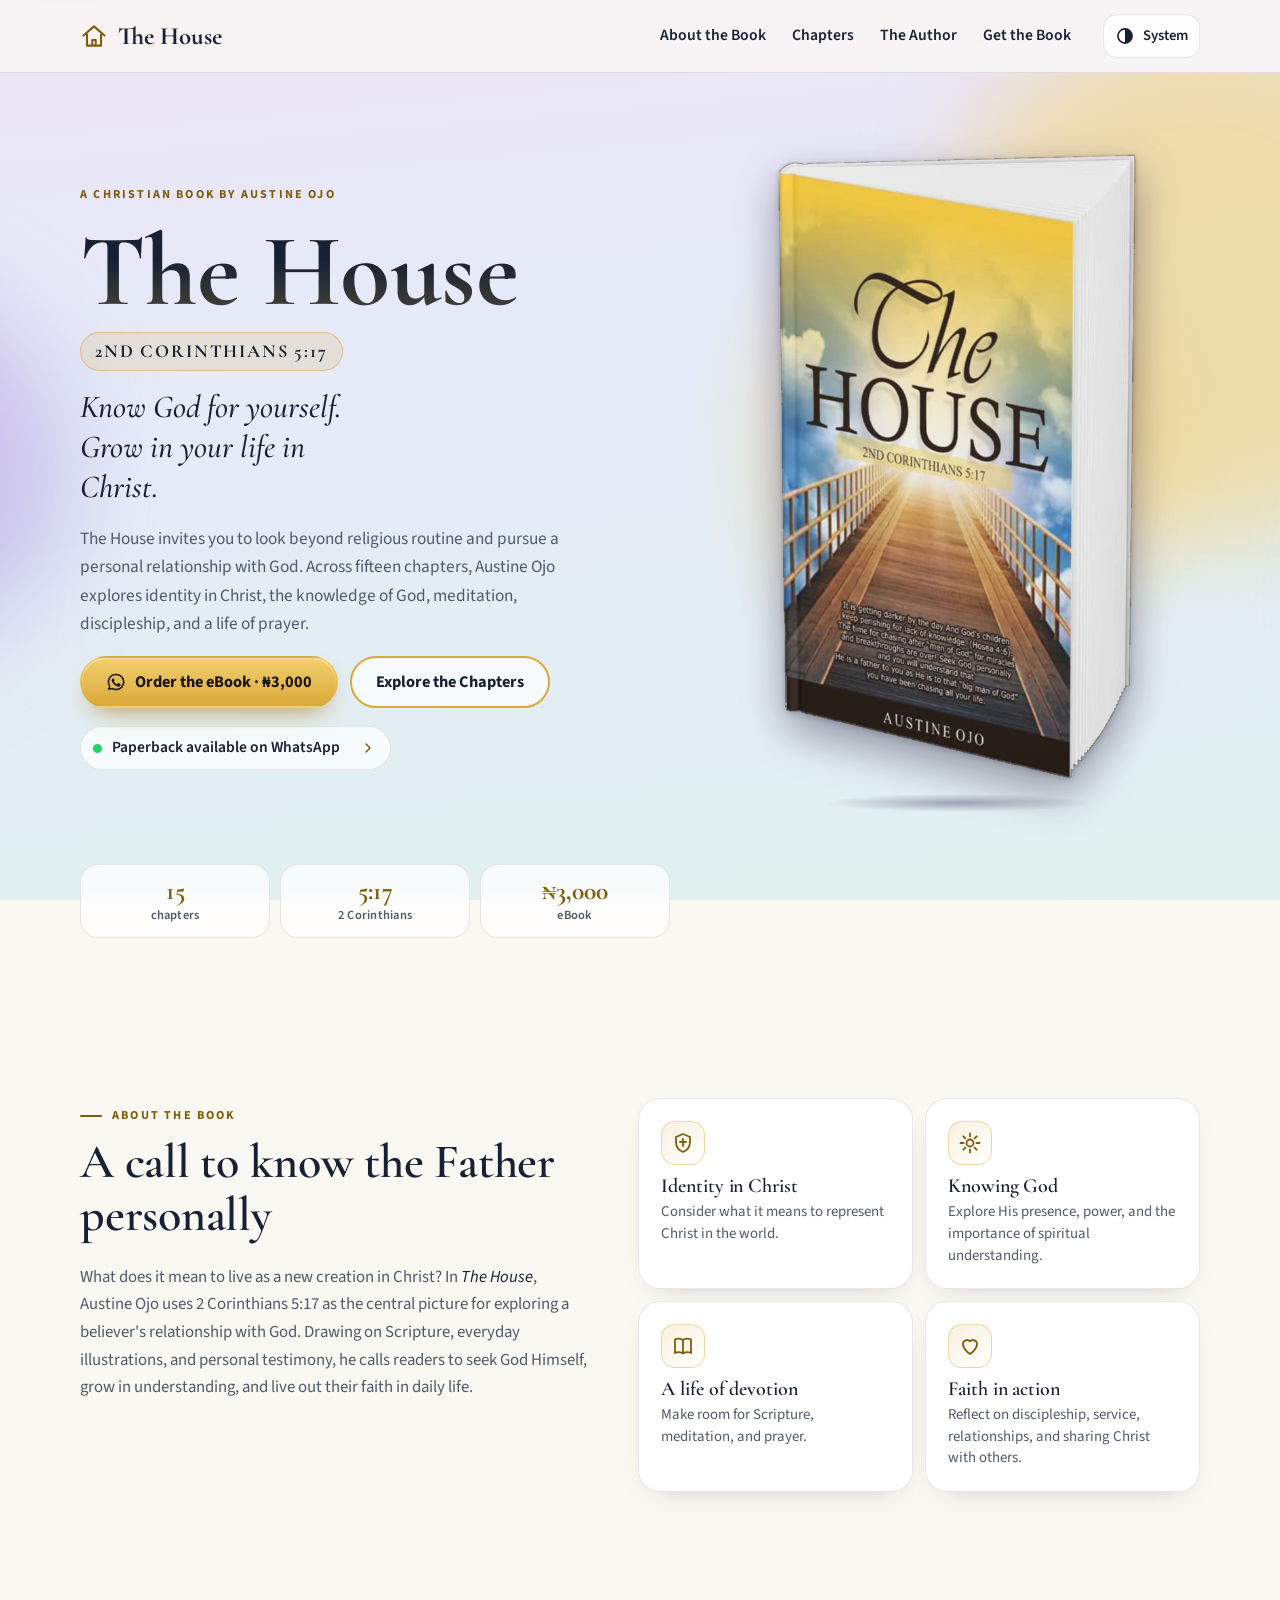
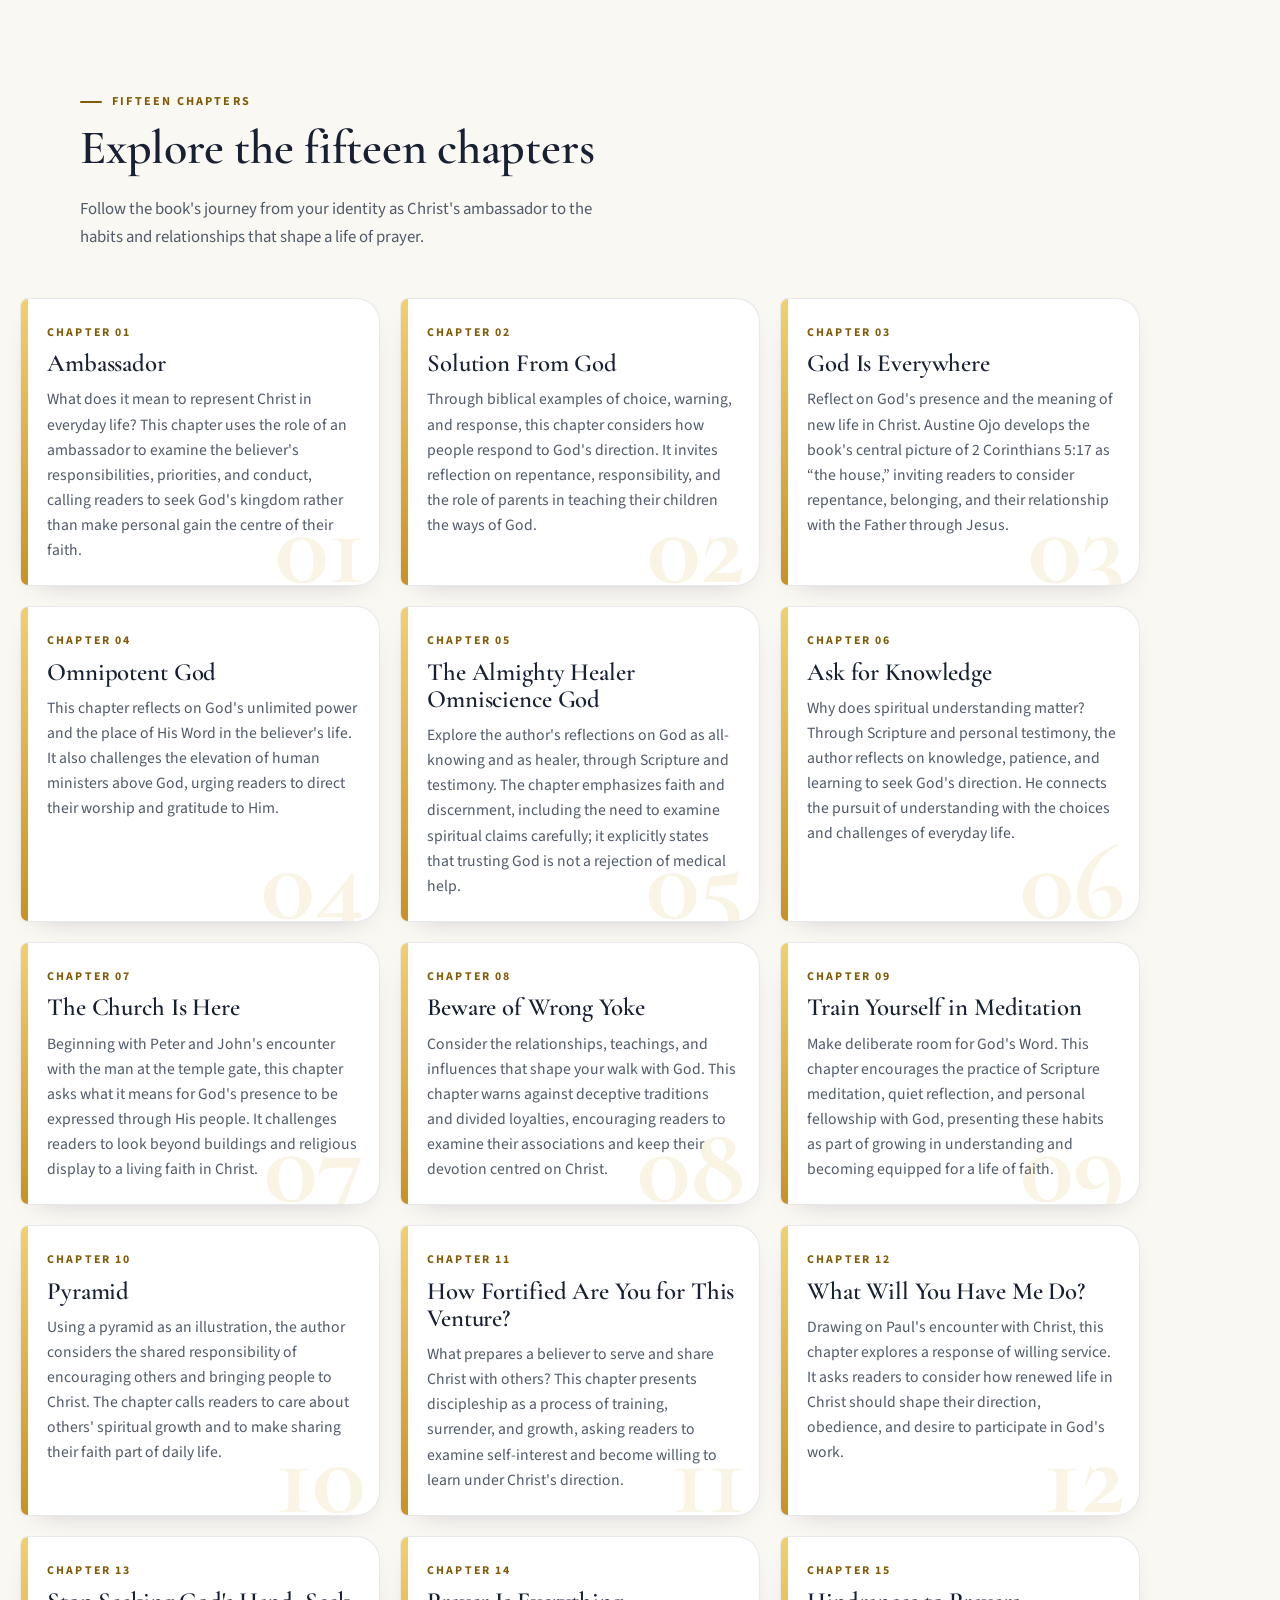
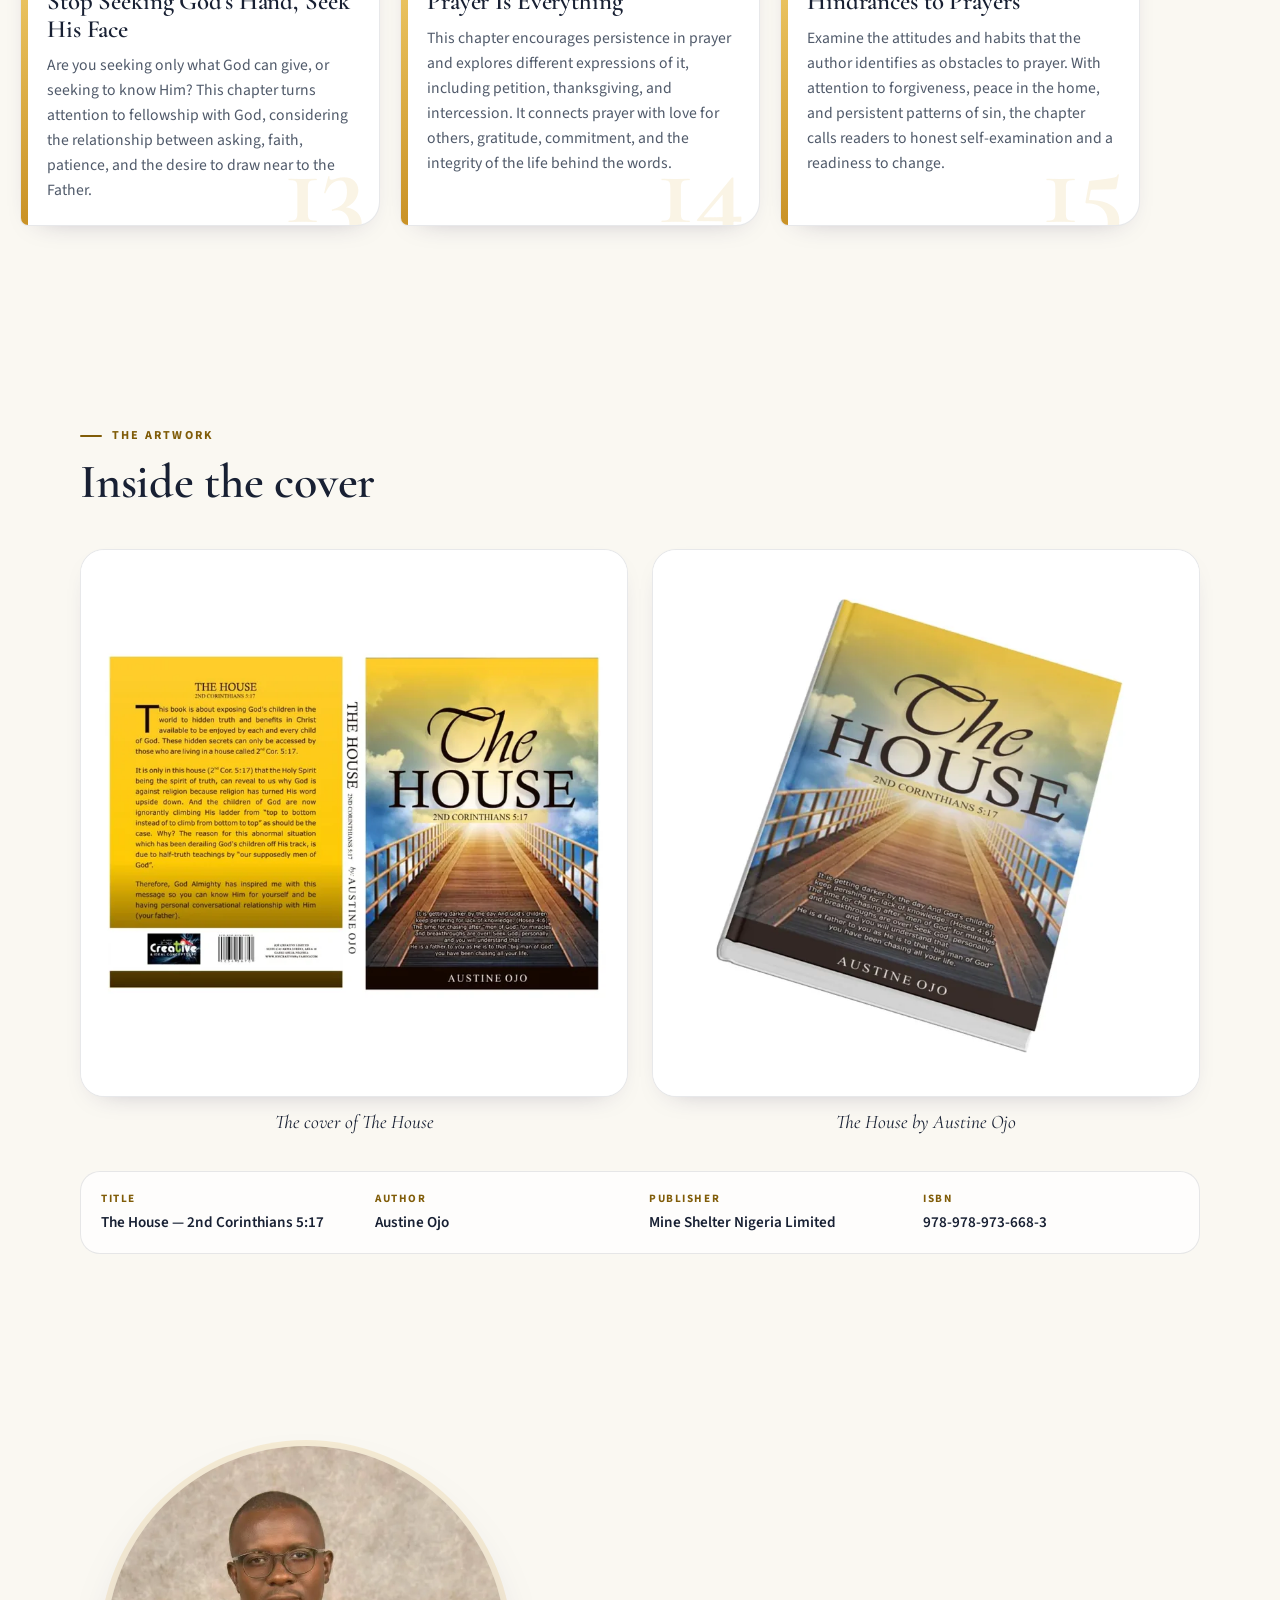
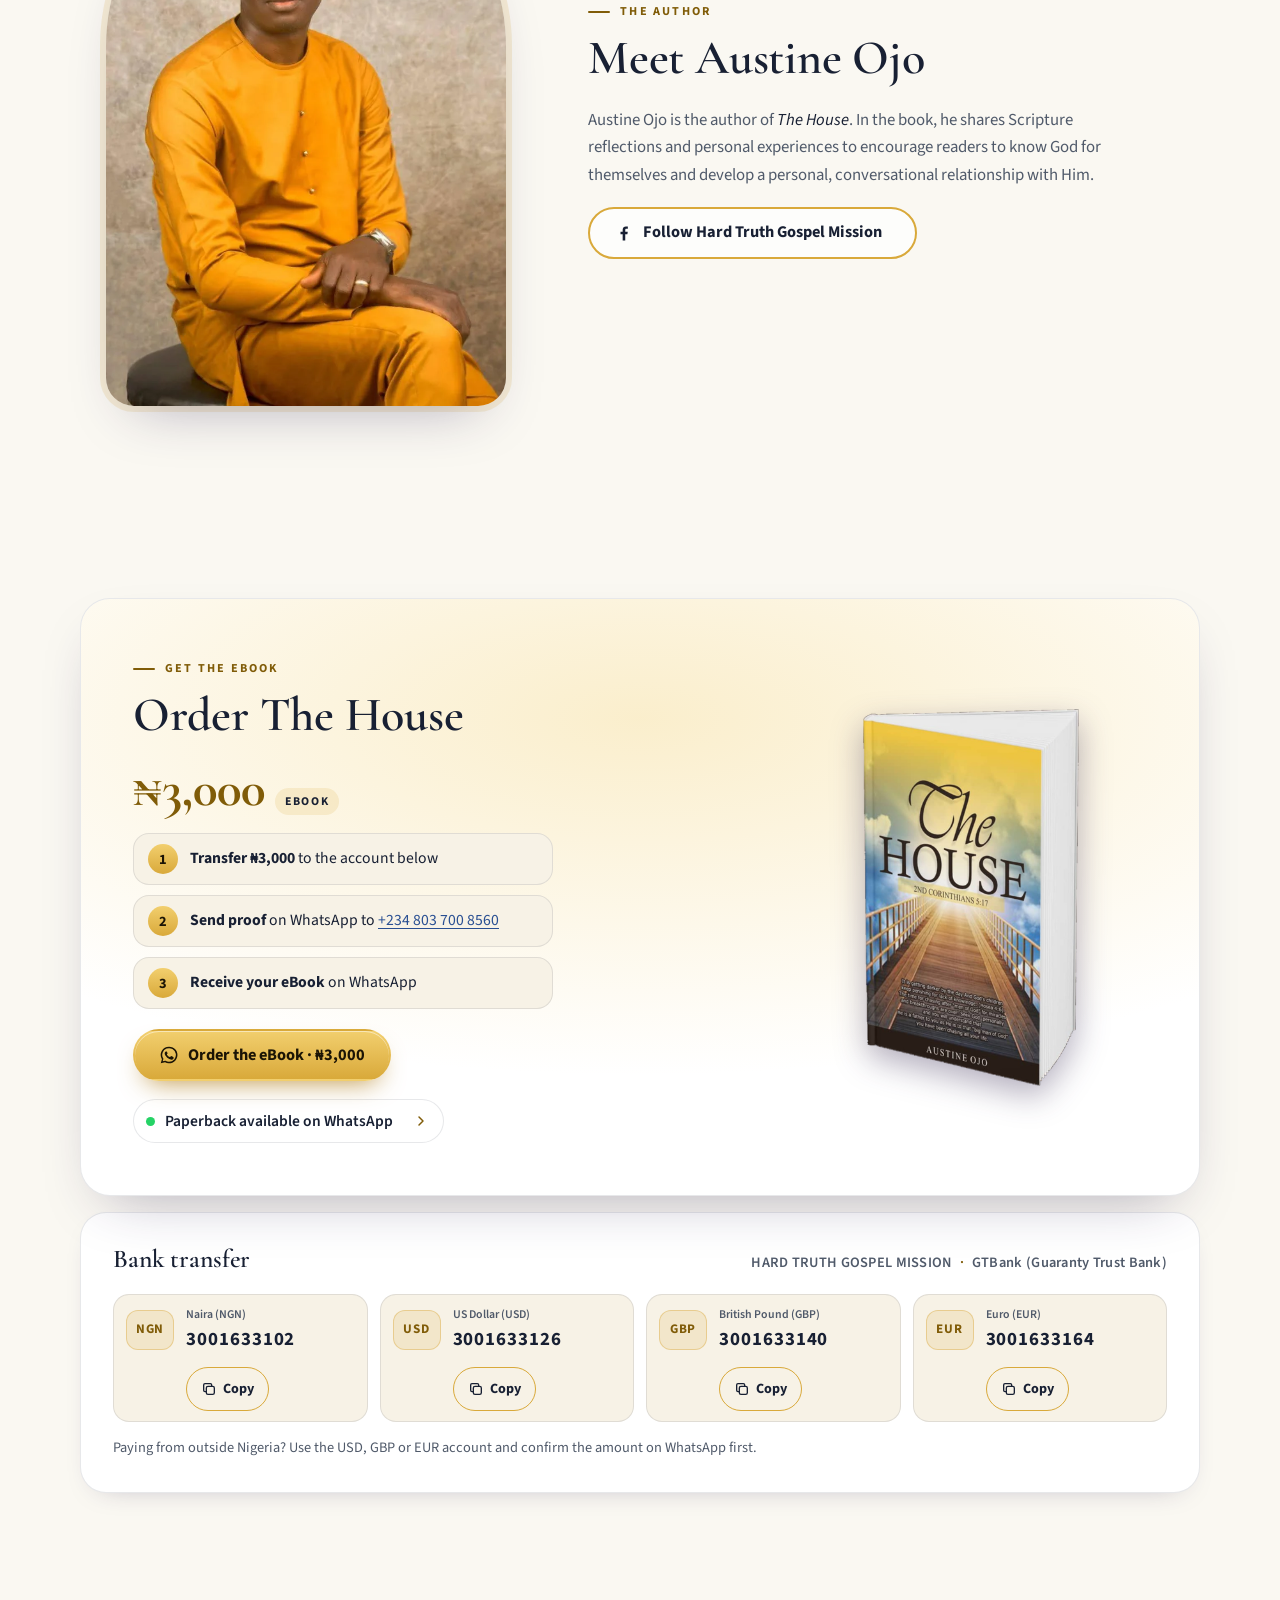
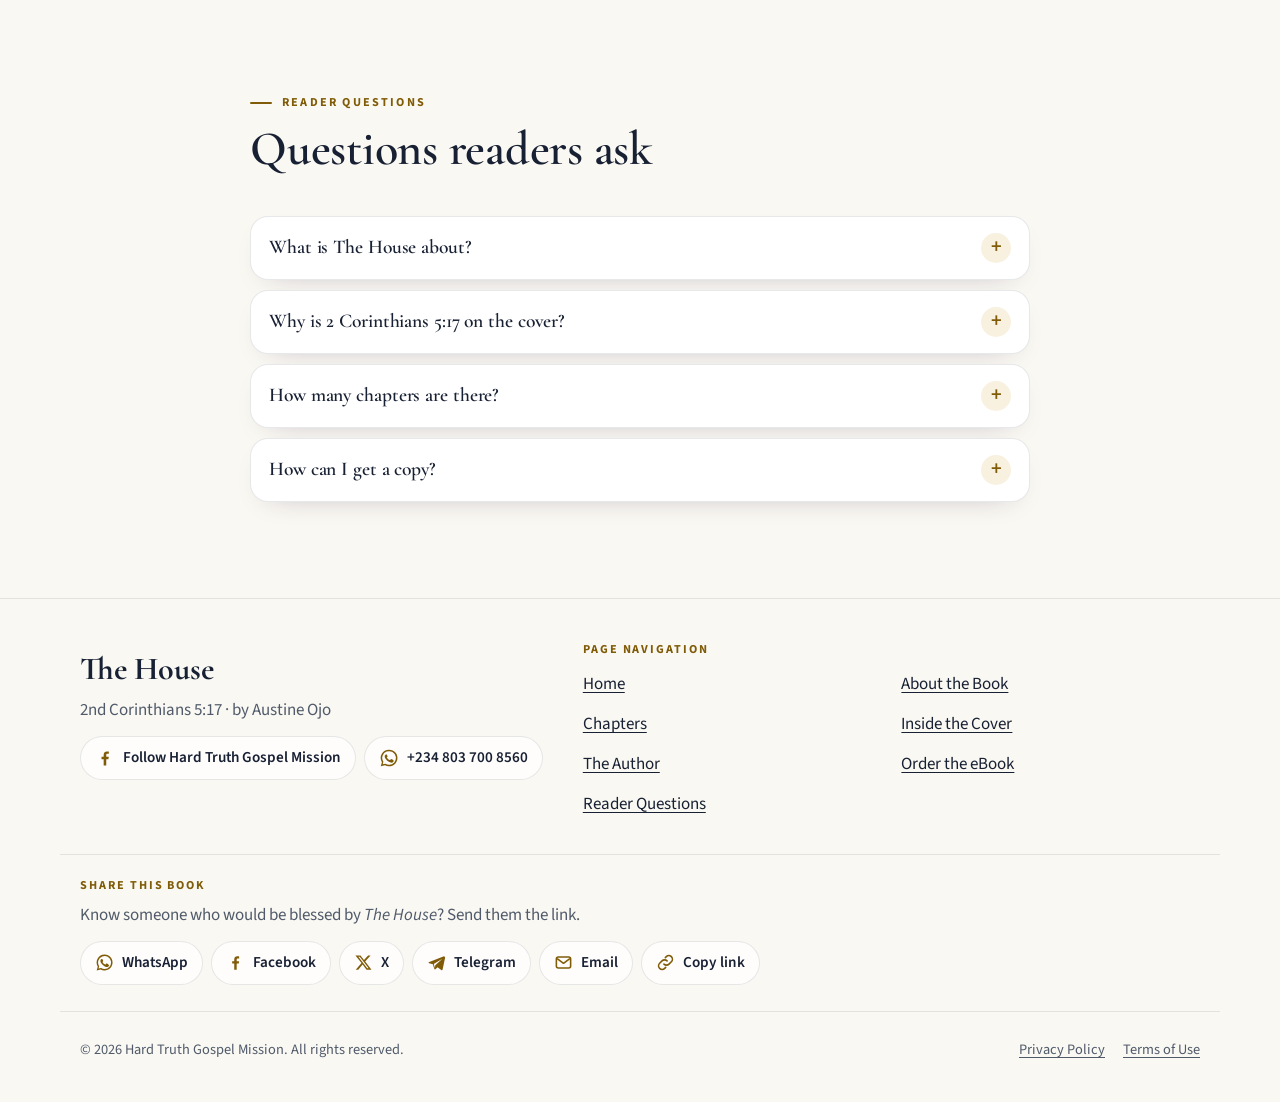
==== commit bb2ad568: "Update built site [skip ci]" ====
--- a/index.html
+++ b/index.html
@@ -7,7 +7,7 @@
 <meta name="description" content="Explore The House by Austine Ojo: 15 chapters on life in Christ, knowing God, meditation, discipleship and prayer. View chapter briefs and order the eBook.">
 <meta name="author" content="Austine Ojo">
 <meta name="robots" content="index, follow, max-image-preview:large">
-<link rel="canonical" href="https://seyidev-ops.github.io/hardtruth/">
+<link rel="canonical" href="https://hardtruthgospelmission.org/">
 <meta name="color-scheme" content="light dark">
 <meta name="theme-color" content="#FAF8F2" media="(prefers-color-scheme: light)">
 <meta name="theme-color" content="#101322" media="(prefers-color-scheme: dark)">
@@ -17,10 +17,10 @@
 <meta property="og:site_name" content="The House">
 <meta property="og:title" content="The House by Austine Ojo | Life in Christ">
 <meta property="og:description" content="Explore The House by Austine Ojo: 15 chapters on life in Christ, knowing God, meditation, discipleship and prayer. View chapter briefs and order the eBook.">
-<meta property="og:url" content="https://seyidev-ops.github.io/hardtruth/">
+<meta property="og:url" content="https://hardtruthgospelmission.org/">
 <meta property="og:locale" content="en">
-<meta property="og:image" content="https://seyidev-ops.github.io/hardtruth/assets/the-house-book-thumbnail.jpg">
-<meta property="og:image:secure_url" content="https://seyidev-ops.github.io/hardtruth/assets/the-house-book-thumbnail.jpg">
+<meta property="og:image" content="https://hardtruthgospelmission.org/assets/the-house-book-thumbnail.jpg">
+<meta property="og:image:secure_url" content="https://hardtruthgospelmission.org/assets/the-house-book-thumbnail.jpg">
 <meta property="og:image:type" content="image/jpeg">
 <meta property="og:image:width" content="1536">
 <meta property="og:image:height" content="1536">
@@ -29,7 +29,7 @@
 <meta name="twitter:card" content="summary">
 <meta name="twitter:title" content="The House by Austine Ojo | Life in Christ">
 <meta name="twitter:description" content="Explore The House by Austine Ojo: 15 chapters on life in Christ, knowing God, meditation, discipleship and prayer. View chapter briefs and order the eBook.">
-<meta name="twitter:image" content="https://seyidev-ops.github.io/hardtruth/assets/the-house-book-thumbnail.jpg">
+<meta name="twitter:image" content="https://hardtruthgospelmission.org/assets/the-house-book-thumbnail.jpg">
 <meta name="twitter:image:alt" content="The House by Austine Ojo, a book about life in Christ">
 <!-- Icons -->
 <link rel="icon" href="favicon.ico" sizes="32x32">
@@ -47,48 +47,53 @@
 <link rel="preconnect" href="https://fonts.gstatic.com" crossorigin>
 <link rel="stylesheet" href="https://fonts.googleapis.com/css2?family=Cormorant+Garamond:ital,wght@0,500;0,600;0,700;1,500&family=Source+Sans+3:wght@400;600;700&display=swap">
 <link rel="preload" as="image" href="assets/img/the-house-book-cutout-560.webp" imagesrcset="assets/img/the-house-book-cutout-360.webp 360w, assets/img/the-house-book-cutout-560.webp 560w, assets/img/the-house-book-cutout-786.webp 786w" imagesizes="(min-width: 960px) 380px, 62vw" type="image/webp" fetchpriority="high">
-<link rel="stylesheet" href="styles.css?v=202610100451">
+<link rel="stylesheet" href="styles.css?v=202610100540">
 <script type="application/ld+json">
 {
   "@context": "https://schema.org",
   "@graph": [
     {
       "@type": "WebSite",
-      "@id": "https://seyidev-ops.github.io/hardtruth/#website",
-      "url": "https://seyidev-ops.github.io/hardtruth/",
+      "@id": "https://hardtruthgospelmission.org/#website",
+      "url": "https://hardtruthgospelmission.org/",
       "name": "The House",
       "inLanguage": "en",
       "about": {
-        "@id": "https://seyidev-ops.github.io/hardtruth/#book"
+        "@id": "https://hardtruthgospelmission.org/#book"
+      },
+      "copyrightYear": 2026,
+      "copyrightHolder": {
+        "@type": "Organization",
+        "name": "Hard Truth Gospel Mission"
       }
     },
     {
       "@type": "WebPage",
-      "@id": "https://seyidev-ops.github.io/hardtruth/#webpage",
-      "url": "https://seyidev-ops.github.io/hardtruth/",
+      "@id": "https://hardtruthgospelmission.org/#webpage",
+      "url": "https://hardtruthgospelmission.org/",
       "name": "The House by Austine Ojo | Life in Christ",
       "description": "Explore The House by Austine Ojo: 15 chapters on life in Christ, knowing God, meditation, discipleship and prayer. View chapter briefs and order the eBook.",
       "inLanguage": "en",
       "isPartOf": {
-        "@id": "https://seyidev-ops.github.io/hardtruth/#website"
+        "@id": "https://hardtruthgospelmission.org/#website"
       },
       "mainEntity": {
-        "@id": "https://seyidev-ops.github.io/hardtruth/#book"
+        "@id": "https://hardtruthgospelmission.org/#book"
       },
       "primaryImageOfPage": {
         "@type": "ImageObject",
-        "url": "https://seyidev-ops.github.io/hardtruth/assets/the-house-book-thumbnail.jpg",
+        "url": "https://hardtruthgospelmission.org/assets/the-house-book-thumbnail.jpg",
         "width": 1536,
         "height": 1536
       }
     },
     {
       "@type": "Book",
-      "@id": "https://seyidev-ops.github.io/hardtruth/#book",
+      "@id": "https://hardtruthgospelmission.org/#book",
       "name": "The House",
       "alternativeHeadline": "2nd Corinthians 5:17",
       "author": {
-        "@id": "https://seyidev-ops.github.io/hardtruth/#author"
+        "@id": "https://hardtruthgospelmission.org/#author"
       },
       "inLanguage": "en",
       "isbn": "9789789736683",
@@ -97,8 +102,8 @@
         "name": "Mine Shelter Nigeria Limited"
       },
       "description": "The House invites you to look beyond religious routine and pursue a personal relationship with God. Across fifteen chapters, Austine Ojo explores identity in Christ, the knowledge of God, meditation, discipleship, and a life of prayer.",
-      "image": "https://seyidev-ops.github.io/hardtruth/assets/the-house-book-thumbnail.jpg",
-      "url": "https://seyidev-ops.github.io/hardtruth/",
+      "image": "https://hardtruthgospelmission.org/assets/the-house-book-thumbnail.jpg",
+      "url": "https://hardtruthgospelmission.org/",
       "bookFormat": "https://schema.org/EBook",
       "offers": {
         "@type": "Offer",
@@ -190,9 +195,9 @@
     },
     {
       "@type": "Person",
-      "@id": "https://seyidev-ops.github.io/hardtruth/#author",
+      "@id": "https://hardtruthgospelmission.org/#author",
       "name": "Austine Ojo",
-      "image": "https://seyidev-ops.github.io/hardtruth/assets/austine-ojo-portrait.jpg"
+      "image": "https://hardtruthgospelmission.org/assets/austine-ojo-portrait.jpg"
     }
   ]
 }
@@ -561,23 +566,40 @@
     <nav class="footer-nav" aria-labelledby="footer-nav-title">
       <h2 class="footer-heading" id="footer-nav-title">Page navigation</h2>
       <ul>
-        <li><a href="#top">Home</a></li>
-        <li><a href="#about">About the Book</a></li>
-        <li><a href="#chapters">Chapters</a></li>
-        <li><a href="#inside">Inside the Cover</a></li>
-        <li><a href="#author">The Author</a></li>
-        <li><a href="#get-the-book">Order the eBook</a></li>
-        <li><a href="#faq">Reader Questions</a></li>
+          <li><a href="#top">Home</a></li>
+          <li><a href="#about">About the Book</a></li>
+          <li><a href="#chapters">Chapters</a></li>
+          <li><a href="#inside">Inside the Cover</a></li>
+          <li><a href="#author">The Author</a></li>
+          <li><a href="#get-the-book">Order the eBook</a></li>
+          <li><a href="#faq">Reader Questions</a></li>
       </ul>
     </nav>
   </div>
+  <div class="container footer-share" aria-labelledby="footer-share-title">
+    <h2 class="footer-heading" id="footer-share-title">Share this book</h2>
+    <p class="footer-share-note">Know someone who would be blessed by <cite>The House</cite>? Send them the link.</p>
+    <ul class="share-list" role="list">
+          <li><a class="share-btn share-whatsapp" href="https://wa.me/?text=The%20House%20by%20Austine%20Ojo%3A%20know%20God%20for%20yourself%20and%20grow%20in%20your%20life%20in%20Christ.%20https%3A//hardtruthgospelmission.org/" target="_blank" rel="noopener noreferrer" data-track="share-whatsapp"><svg viewBox="0 0 24 24" aria-hidden="true" focusable="false"><path fill="currentColor" d="M12 2a9.9 9.9 0 0 0-8.5 15l-1.4 5 5.1-1.3A10 10 0 1 0 12 2Zm0 18.2a8.2 8.2 0 0 1-4.2-1.2l-.3-.2-3 .8.8-3-.2-.3A8.2 8.2 0 1 1 12 20.2Zm4.5-6.1c-.2-.1-1.5-.7-1.7-.8-.2-.1-.4-.1-.6.1l-.8 1c-.1.2-.3.2-.5.1a6.7 6.7 0 0 1-3.3-2.9c-.3-.4.2-.4.7-1.3.1-.2 0-.3 0-.4l-.8-1.8c-.2-.5-.4-.4-.6-.4h-.5a1 1 0 0 0-.7.3 3 3 0 0 0-.9 2.2 5.2 5.2 0 0 0 1.1 2.7 11.8 11.8 0 0 0 4.5 4c1.7.7 2.3.8 3.2.7a2.7 2.7 0 0 0 1.8-1.3 2.2 2.2 0 0 0 .2-1.3c-.1-.1-.3-.2-.5-.3Z"/></svg><span>WhatsApp</span><span class="sr-only"> — share this book (opens in a new tab)</span></a></li>
+          <li><a class="share-btn share-facebook" href="https://www.facebook.com/sharer/sharer.php?u=https%3A%2F%2Fhardtruthgospelmission.org%2F" target="_blank" rel="noopener noreferrer" data-track="share-facebook"><svg viewBox="0 0 24 24" aria-hidden="true" focusable="false"><path fill="currentColor" d="M13.5 21v-7.6h2.6l.4-3h-3V8.5c0-.9.3-1.5 1.5-1.5h1.6V4.3c-.3 0-1.2-.1-2.3-.1-2.3 0-3.9 1.4-3.9 4v2.2H7.8v3h2.6V21h3.1Z"/></svg><span>Facebook</span><span class="sr-only"> — share this book (opens in a new tab)</span></a></li>
+          <li><a class="share-btn share-x" href="https://x.com/intent/post?text=The%20House%20by%20Austine%20Ojo%3A%20know%20God%20for%20yourself%20and%20grow%20in%20your%20life%20in%20Christ.&amp;url=https%3A%2F%2Fhardtruthgospelmission.org%2F" target="_blank" rel="noopener noreferrer" data-track="share-x"><svg viewBox="0 0 24 24" aria-hidden="true" focusable="false"><path fill="currentColor" d="M17.8 3h3.1l-6.8 7.8 8 10.2h-6.3l-4.9-6.4L5.3 21H2.2l7.3-8.3L1.8 3h6.4l4.4 5.8L17.8 3Zm-1.1 16.2h1.7L7.3 4.7H5.5l11.2 14.5Z"/></svg><span>X</span><span class="sr-only"> — share this book (opens in a new tab)</span></a></li>
+          <li><a class="share-btn share-telegram" href="https://t.me/share/url?url=https%3A%2F%2Fhardtruthgospelmission.org%2F&amp;text=The%20House%20by%20Austine%20Ojo%3A%20know%20God%20for%20yourself%20and%20grow%20in%20your%20life%20in%20Christ." target="_blank" rel="noopener noreferrer" data-track="share-telegram"><svg viewBox="0 0 24 24" aria-hidden="true" focusable="false"><path fill="currentColor" d="M21.4 4.2 2.9 11.3c-1.3.5-1.2 1.2-.2 1.5l4.7 1.5 1.8 5.6c.2.6.4.8.9.8.4 0 .6-.2.9-.4l2.3-2.2 4.7 3.5c.9.5 1.5.2 1.7-.8l3.1-14.6c.3-1.3-.5-1.9-1.4-1.5ZM8.5 14l9.4-5.9c.5-.3.9-.1.5.2l-8 7.2-.3 3.3L8.5 14Z"/></svg><span>Telegram</span><span class="sr-only"> — share this book (opens in a new tab)</span></a></li>
+          <li><a class="share-btn share-email" href="mailto:?subject=The%20House%20by%20Austine%20Ojo&amp;body=The%20House%20by%20Austine%20Ojo%3A%20know%20God%20for%20yourself%20and%20grow%20in%20your%20life%20in%20Christ.%0A%0Ahttps%3A//hardtruthgospelmission.org/" data-track="share-email"><svg viewBox="0 0 24 24" aria-hidden="true" focusable="false"><rect x="3" y="5" width="18" height="14" rx="2.5" fill="none" stroke="currentColor" stroke-width="2"/><path d="m4 7 8 6 8-6" fill="none" stroke="currentColor" stroke-width="2" stroke-linejoin="round"/></svg><span>Email</span><span class="sr-only"> — share this book</span></a></li>
+          <li><button type="button" class="share-btn share-copy" data-copy="https://hardtruthgospelmission.org/" data-copy-what="Link" data-track="share-copy"><svg viewBox="0 0 24 24" aria-hidden="true" focusable="false"><path d="M10 14a4.5 4.5 0 0 0 6.4 0l3-3a4.5 4.5 0 0 0-6.4-6.4l-1.2 1.2" fill="none" stroke="currentColor" stroke-width="2" stroke-linecap="round"/><path d="M14 10a4.5 4.5 0 0 0-6.4 0l-3 3a4.5 4.5 0 0 0 6.4 6.4l1.2-1.2" fill="none" stroke="currentColor" stroke-width="2" stroke-linecap="round"/></svg><span class="copy-label">Copy link</span></button></li>
+          <li hidden data-native-share><button type="button" class="share-btn share-native" data-share-url="https://hardtruthgospelmission.org/" data-share-text="The House by Austine Ojo: know God for yourself and grow in your life in Christ." data-share-title="The House by Austine Ojo | Life in Christ" data-track="share-native"><svg viewBox="0 0 24 24" aria-hidden="true" focusable="false"><circle cx="18" cy="5" r="2.6" fill="none" stroke="currentColor" stroke-width="2"/><circle cx="6" cy="12" r="2.6" fill="none" stroke="currentColor" stroke-width="2"/><circle cx="18" cy="19" r="2.6" fill="none" stroke="currentColor" stroke-width="2"/><path d="m8.3 13.3 7.4 4.4M15.7 6.3 8.3 10.7" stroke="currentColor" stroke-width="2"/></svg><span>More</span></button></li>
+    </ul>
+  </div>
   <div class="container footer-base">
-    <p>The House · Austine Ojo · Hard Truth Gospel Mission</p>
+    <p class="footer-copy">© 2026 Hard Truth Gospel Mission. All rights reserved.</p>
+    <ul class="footer-legal" role="list">
+      <li><a href="./privacy.html">Privacy Policy</a></li>
+      <li><a href="./terms.html">Terms of Use</a></li>
+    </ul>
   </div>
 </footer>
 
 <a class="wa-fab" id="wa-fab" href="https://wa.me/2348037008560?text=Hello%2C%20I%20would%20like%20to%20order%20the%20eBook%20of%20The%20House%20by%20Austine%20Ojo%20%28%E2%82%A63%2C000%29." target="_blank" rel="noopener noreferrer" data-track="order-fab" aria-label="Order the eBook on WhatsApp (opens in a new tab)"><svg viewBox="0 0 24 24" aria-hidden="true" focusable="false"><path fill="currentColor" d="M12 2a9.9 9.9 0 0 0-8.5 15l-1.4 5 5.1-1.3A10 10 0 1 0 12 2Zm0 18.2a8.2 8.2 0 0 1-4.2-1.2l-.3-.2-3 .8.8-3-.2-.3A8.2 8.2 0 1 1 12 20.2Zm4.5-6.1c-.2-.1-1.5-.7-1.7-.8-.2-.1-.4-.1-.6.1l-.8 1c-.1.2-.3.2-.5.1a6.7 6.7 0 0 1-3.3-2.9c-.3-.4.2-.4.7-1.3.1-.2 0-.3 0-.4l-.8-1.8c-.2-.5-.4-.4-.6-.4h-.5a1 1 0 0 0-.7.3 3 3 0 0 0-.9 2.2 5.2 5.2 0 0 0 1.1 2.7 11.8 11.8 0 0 0 4.5 4c1.7.7 2.3.8 3.2.7a2.7 2.7 0 0 0 1.8-1.3 2.2 2.2 0 0 0 .2-1.3c-.1-.1-.3-.2-.5-.3Z"/></svg><span class="wa-fab-label">Order</span></a>
 
-<script src="main.js?v=202610100451" defer></script>
+<script src="main.js?v=202610100540" defer></script>
 </body>
 </html>
--- a/styles.css
+++ b/styles.css
@@ -539,8 +539,41 @@
 }
 .footer-nav ul { list-style: none; margin: 0; padding: 0; display: grid; grid-template-columns: repeat(2, minmax(0, 1fr)); gap: 0 20px; }
 .footer-nav a { display: inline-flex; align-items: center; min-height: 40px; color: var(--text); }
-.footer-base { margin-top: 26px; padding-top: 18px; border-top: 1px solid var(--line); color: var(--muted); font-size: .9rem; }
+.footer-share { margin-top: 30px; padding-top: 24px; border-top: 1px solid var(--line); }
+.footer-share-note { color: var(--muted); margin: 0 0 12px; }
+.share-list { list-style: none; margin: 0; padding: 0; display: flex; flex-wrap: wrap; gap: 8px; }
+.share-btn {
+  display: inline-flex; align-items: center; gap: 8px; min-height: 44px; padding: 0 14px;
+  border-radius: 999px; border: 1px solid var(--line); background: var(--glass);
+  color: var(--text); text-decoration: none; font: inherit; font-weight: 600; font-size: .95rem; cursor: pointer;
+  transition: border-color .2s ease, transform .2s ease;
+}
+.share-btn:hover { border-color: var(--gold); transform: translateY(-1px); }
+.share-btn svg { width: 19px; height: 19px; flex: none; color: var(--accent); }
+.share-btn.is-copied { border-color: var(--gold); }
+.footer-base {
+  margin-top: 26px; padding-top: 18px; border-top: 1px solid var(--line); color: var(--muted); font-size: .9rem;
+  display: flex; flex-wrap: wrap; align-items: center; justify-content: space-between; gap: 6px 20px;
+}
 .footer-base p { margin: 0; }
+.footer-legal { list-style: none; margin: 0; padding: 0; display: flex; flex-wrap: wrap; gap: 0 18px; }
+.footer-legal a { display: inline-flex; align-items: center; min-height: 40px; color: var(--muted); }
+.footer-legal a:hover { color: var(--text); }
+
+/* Policy pages */
+.policy-page .site-footer { padding-bottom: 40px; }
+.policy { padding-top: 40px; }
+.policy h1 { font-size: clamp(2.4rem, 1.8rem + 2.6vw, 3.4rem); margin-bottom: .2em; }
+.policy h2 { font-size: clamp(1.5rem, 1.3rem + 1vw, 1.9rem); margin-top: 1.6em; }
+.policy p, .policy li { max-width: 68ch; }
+.policy ul { padding-left: 1.2em; margin: 0 0 1em; }
+.policy li { margin-bottom: .5em; }
+.policy-updated { color: var(--muted); font-size: .95rem; margin-bottom: 1.6em; }
+.policy-back { display: inline-flex; align-items: center; min-height: 44px; padding: 0 6px; font-weight: 600; color: var(--text); text-decoration: none; }
+.policy-back::before { content: "\2190"; margin-right: 6px; color: var(--accent); }
+.policy-back:hover { color: var(--accent); }
+.policy-page .wordmark, .policy-back { white-space: nowrap; }
+@media (max-width: 479px) { .policy-back-long { display: none; } }
 
 /* Floating WhatsApp order button (phones) */
 .wa-fab {
@@ -659,7 +692,7 @@
 }
 
 @media print {
-  .site-header, .button-row, .wa-fab, .hero-glow, .rail-controls { display: none; }
+  .site-header, .button-row, .wa-fab, .hero-glow, .rail-controls, .footer-share { display: none; }
   body { background: #fff; color: #000; }
 }
 
